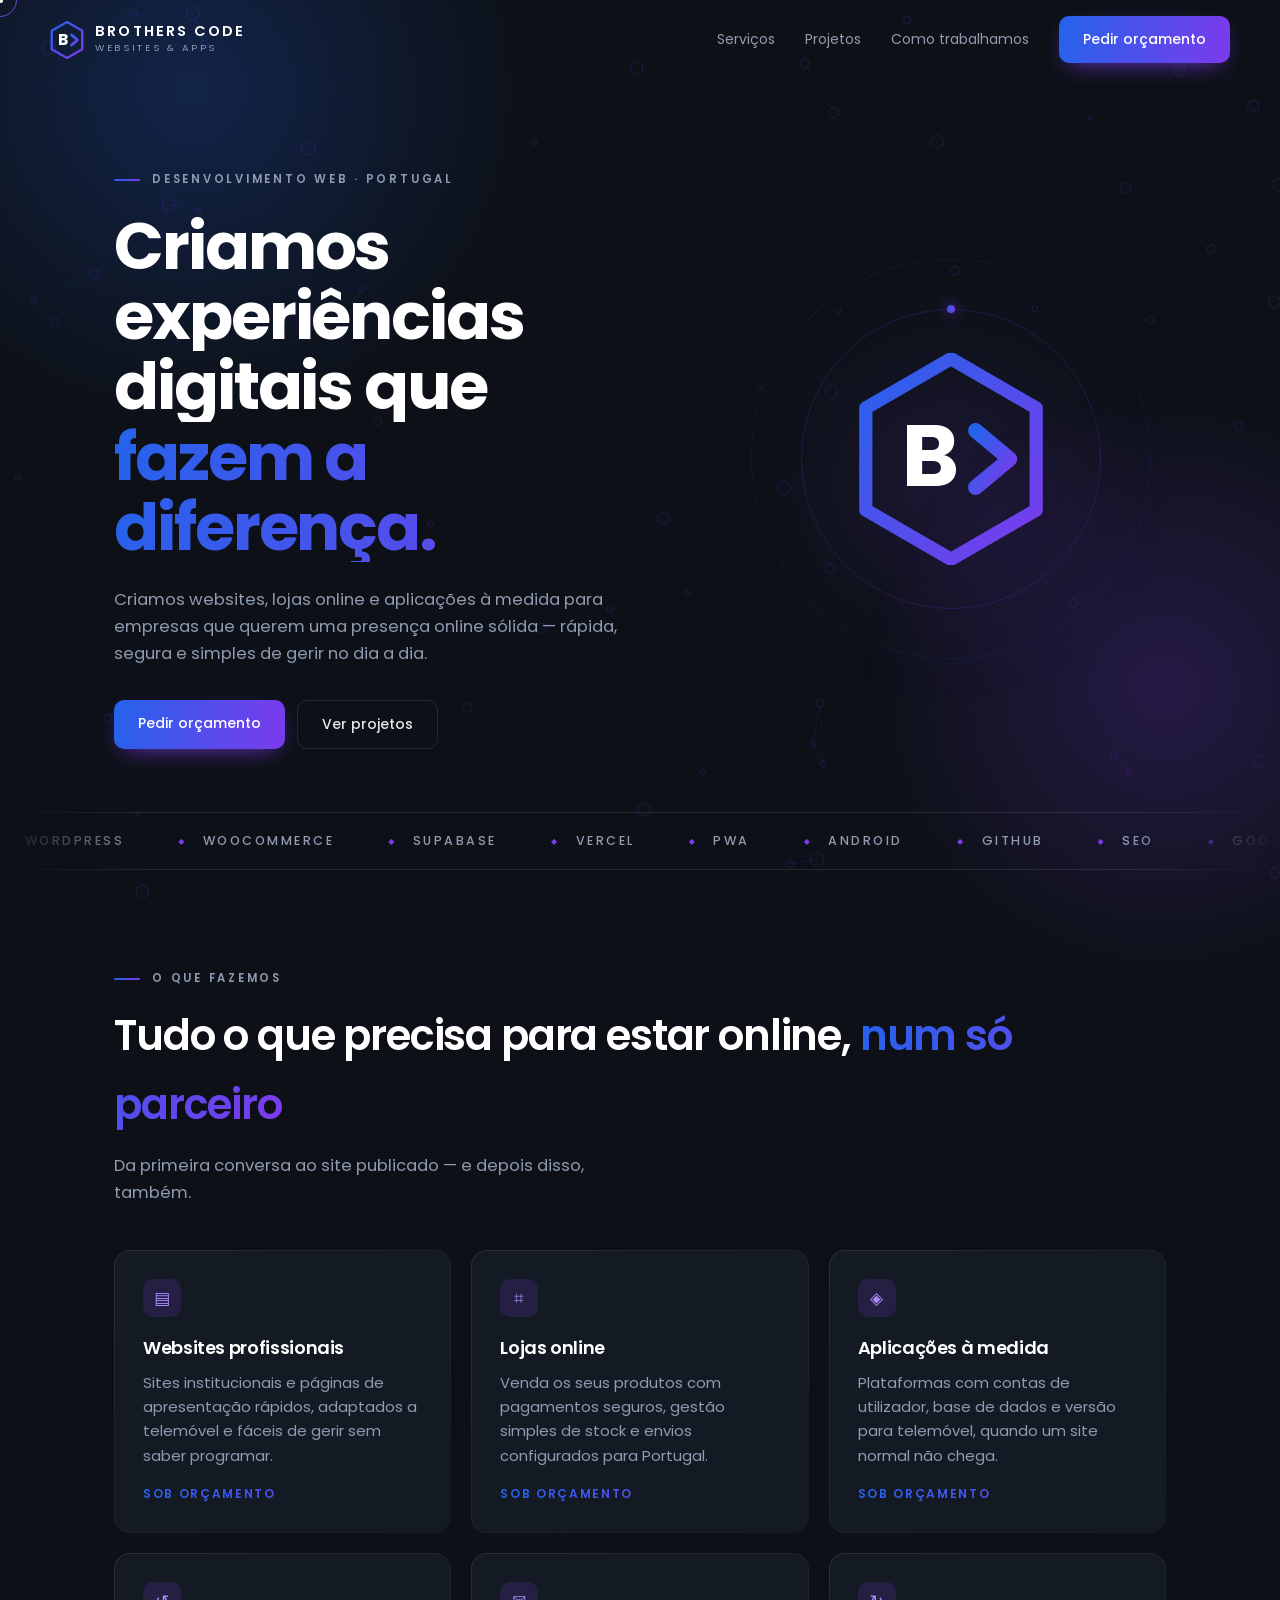
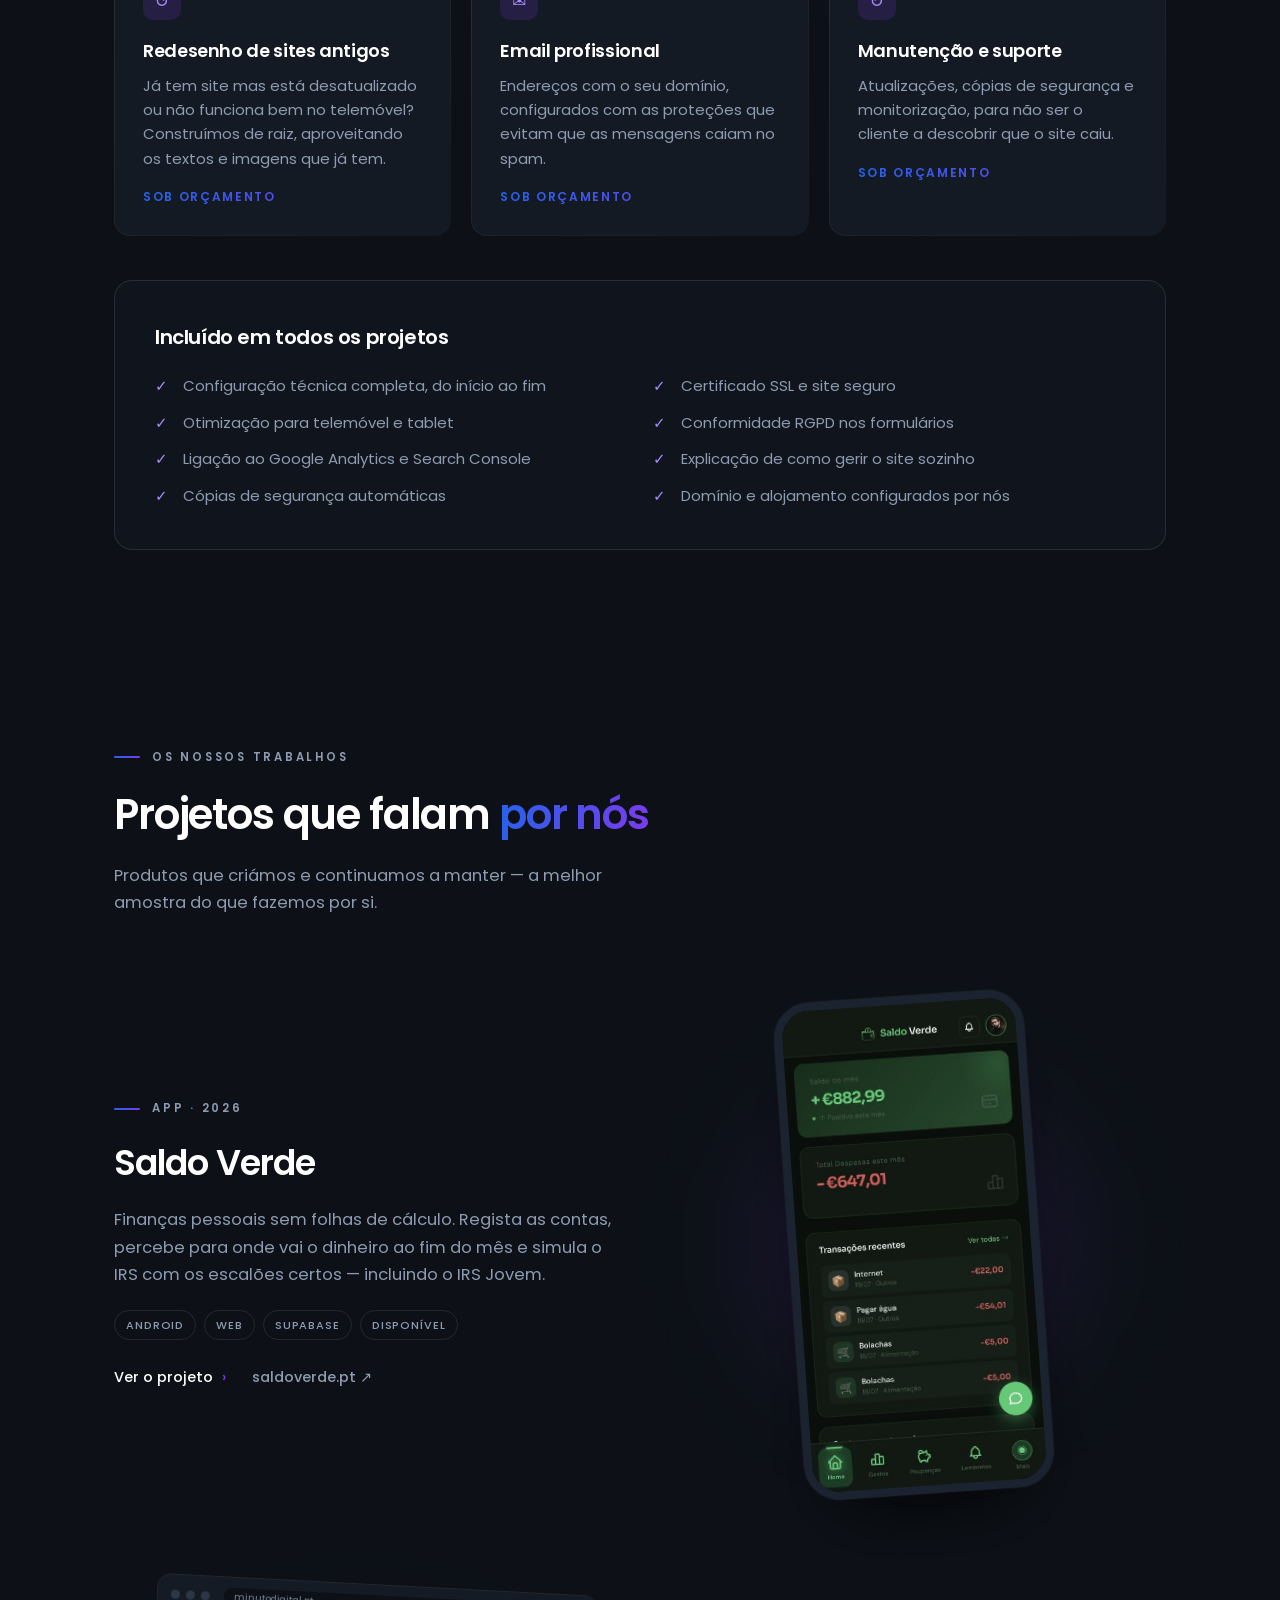
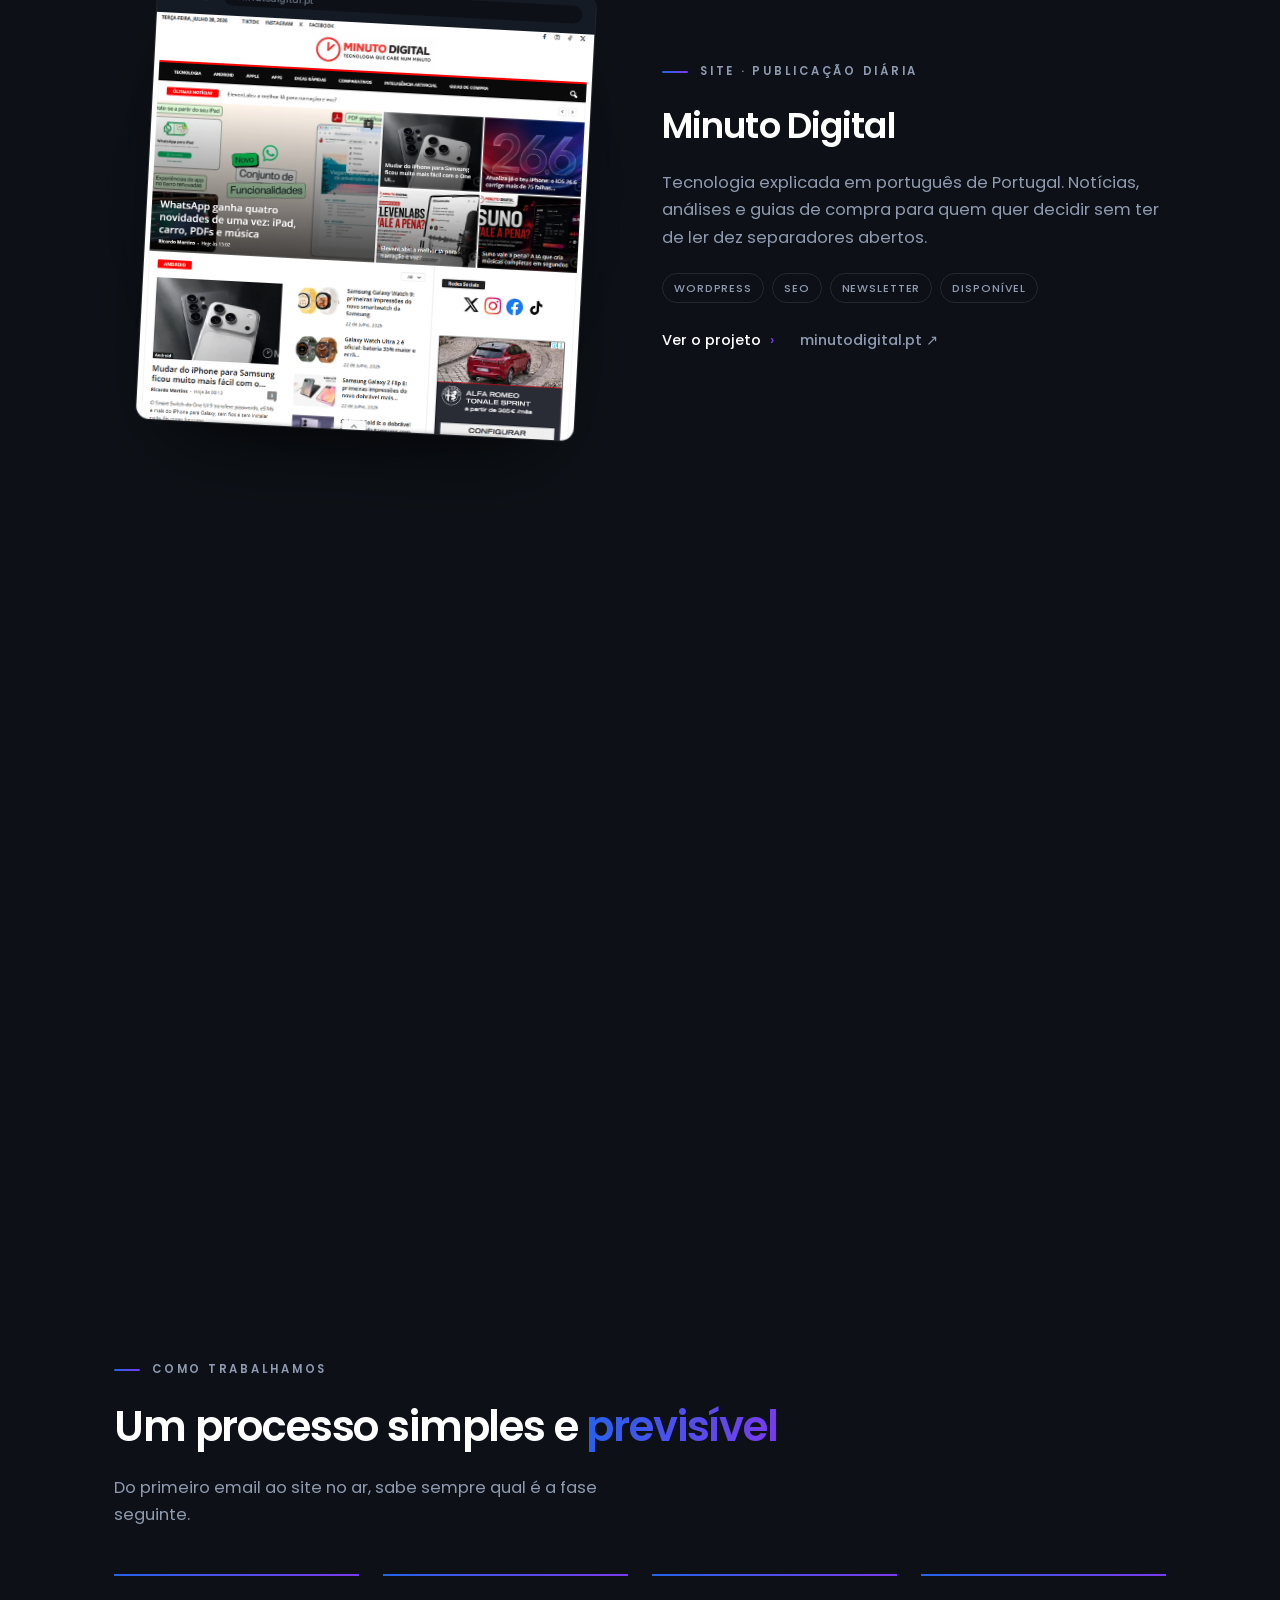
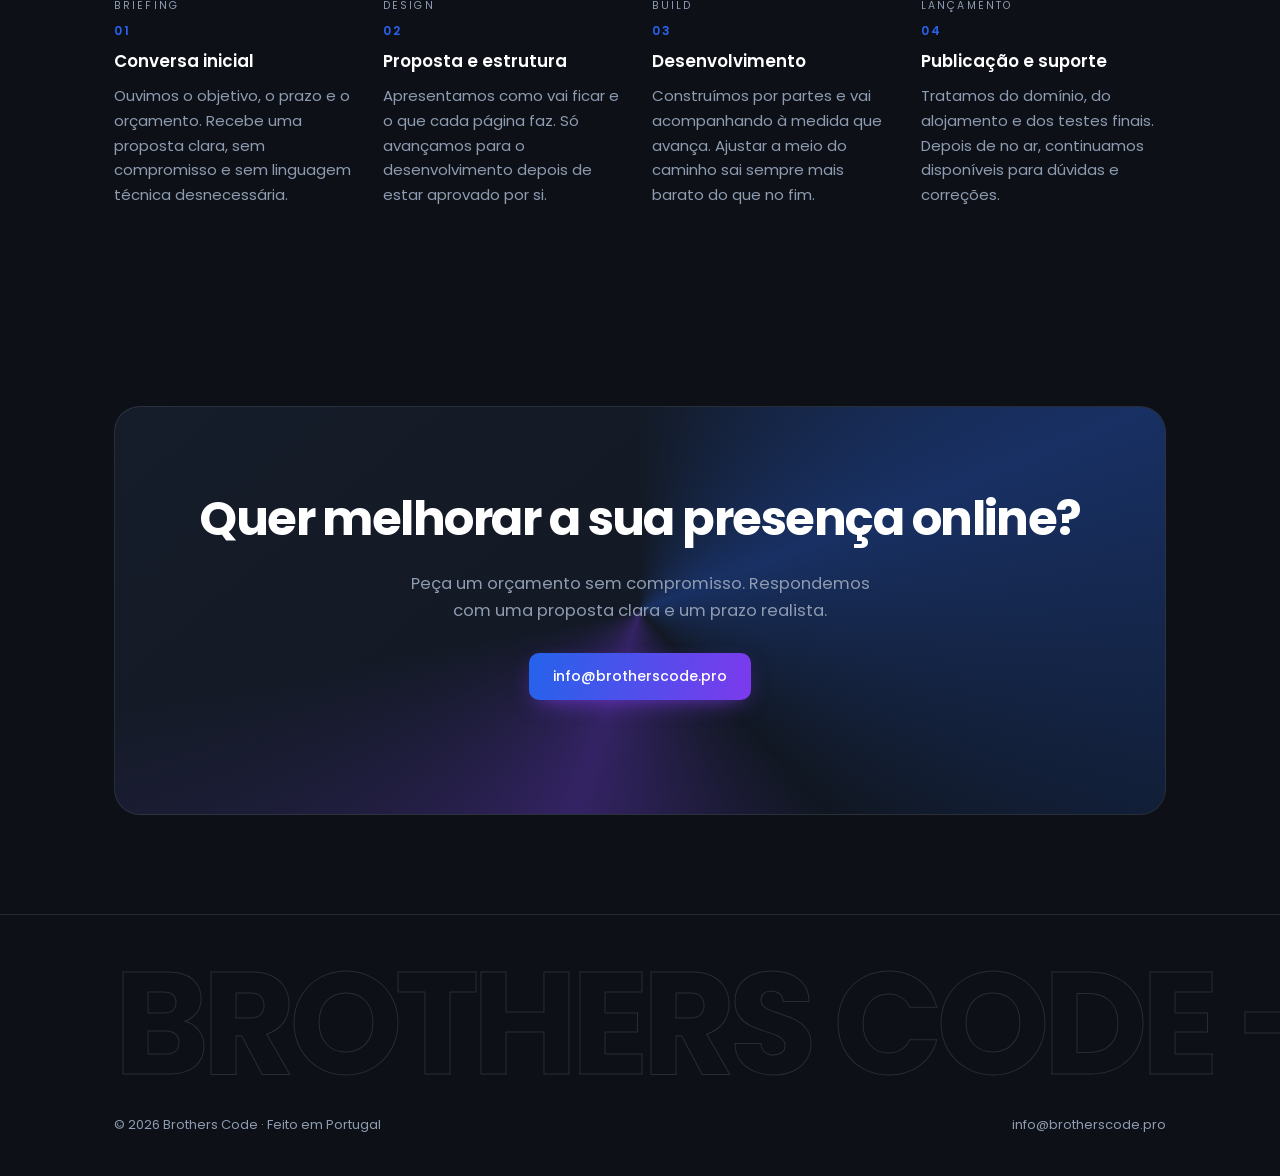
==== index.html @ f7a4a416 "Update index.html" ====
<!DOCTYPE html>
<html lang="pt-PT">
<head>
<meta charset="utf-8">
<meta name="viewport" content="width=device-width, initial-scale=1">
<title>Brothers Code — Websites &amp; Apps</title>
<meta name="description" content="Criamos websites, aplicações e lojas online em Portugal. Presença online rápida, segura e simples de gerir.">
<meta name="theme-color" content="#0D1117">
<meta property="og:title" content="Brothers Code — Websites &amp; Apps">
<meta property="og:description" content="Criamos experiências digitais que fazem a diferença.">
<meta property="og:type" content="website">
<meta property="og:url" content="https://brotherscode.pro">
<meta property="og:locale" content="pt_PT">
<meta property="og:site_name" content="Brothers Code">
<meta property="og:image" content="https://brotherscode.pro/brand/og-image.png">
<meta property="og:image:width" content="1200">
<meta property="og:image:height" content="630">
<meta property="og:image:alt" content="Brothers Code — Websites e Apps">
<meta name="twitter:card" content="summary_large_image">
<meta name="twitter:title" content="Brothers Code — Websites &amp; Apps">
<meta name="twitter:description" content="Criamos experiências digitais que fazem a diferença.">
<meta name="twitter:image" content="https://brotherscode.pro/brand/og-image.png">
<link rel="canonical" href="https://brotherscode.pro">
<link rel="icon" href="/brand/favicon.ico" sizes="any">
<link rel="icon" type="image/png" sizes="32x32" href="/brand/favicon-32.png">
<link rel="icon" type="image/png" sizes="16x16" href="/brand/favicon-16.png">
<link rel="apple-touch-icon" href="/brand/apple-touch-icon.png">
<link rel="manifest" href="/brand/site.webmanifest">
<link rel="preconnect" href="https://fonts.googleapis.com">
<link rel="preconnect" href="https://fonts.gstatic.com" crossorigin>
<link href="https://fonts.googleapis.com/css2?family=Poppins:wght@400;500;600;700&family=JetBrains+Mono:wght@400;500&display=swap" rel="stylesheet">
<style>
:root{
  --bg:#0D1117; --panel:#141A24; --panel-2:#1B2331;
  --line:rgba(229,231,235,.11);
  --text:#E5E7EB; --muted:#8E9BB0; --white:#fff;
  --blue:#2563EB; --violet:#7C3AED;
  --grad:linear-gradient(100deg,#2563EB,#7C3AED);
  --pad:clamp(20px,5vw,64px);
  --e:cubic-bezier(.16,.84,.28,1);
}
*{box-sizing:border-box;}
html{scroll-behavior:smooth;}
body{margin:0;background:var(--bg);color:var(--text);font-family:"Poppins",system-ui,sans-serif;
  font-size:16.5px;line-height:1.65;-webkit-font-smoothing:antialiased;overflow-x:hidden;}
body.loading{overflow:hidden;height:100vh;}
::selection{background:rgba(124,58,237,.4);color:#fff;}
.wrap{max-width:1180px;margin:0 auto;padding:0 var(--pad);position:relative;z-index:2;}

/* ============ ecrã de entrada ============ */
#boot{position:fixed;inset:0;z-index:200;background:var(--bg);
  display:flex;flex-direction:column;align-items:center;justify-content:center;gap:26px;
  transition:opacity .6s var(--e),visibility .6s;}
#boot.done{opacity:0;visibility:hidden;}
#boot svg{width:92px;height:104px;}
#boot .stroke{stroke-dasharray:320;stroke-dashoffset:320;animation:draw 1.15s var(--e) forwards;}
#boot .chev{stroke-dasharray:60;stroke-dashoffset:60;animation:draw .6s var(--e) .75s forwards;}
#boot .lt{opacity:0;animation:fadeIn .5s ease .55s forwards;}
@keyframes draw{to{stroke-dashoffset:0;}}
@keyframes fadeIn{to{opacity:1;}}
.boot-bar{width:170px;height:2px;background:rgba(229,231,235,.12);border-radius:2px;overflow:hidden;}
.boot-bar i{display:block;height:100%;width:0;background:var(--grad);transition:width .3s linear;}
.boot-tx{font-size:10.5px;letter-spacing:.32em;color:var(--muted);text-transform:uppercase;}

/* ============ fundo ============ */
#net{position:fixed;inset:0;z-index:0;pointer-events:none;}
.orb{position:fixed;border-radius:50%;z-index:0;pointer-events:none;}
.orb.a{width:62vw;height:62vw;max-width:820px;max-height:820px;left:-16vw;top:-24vw;
  background:radial-gradient(circle,rgba(37,99,235,.24),transparent 62%);animation:f1 22s ease-in-out infinite;}
.orb.b{width:54vw;height:54vw;max-width:700px;max-height:700px;right:-18vw;top:38vh;
  background:radial-gradient(circle,rgba(124,58,237,.22),transparent 62%);animation:f2 28s ease-in-out infinite;}
@keyframes f1{50%{transform:translate3d(60px,60px,0) scale(1.08);}}
@keyframes f2{50%{transform:translate3d(-70px,-50px,0) scale(1.1);}}

/* ============ cursor ============ */
#cur,#curDot{position:fixed;top:0;left:0;z-index:150;pointer-events:none;border-radius:50%;
  mix-blend-mode:screen;opacity:0;transition:opacity .3s;}
#cur{width:34px;height:34px;border:1px solid rgba(124,58,237,.85);margin:-17px 0 0 -17px;
  transition:width .3s var(--e),height .3s var(--e),margin .3s var(--e),background .3s,opacity .3s;}
#curDot{width:5px;height:5px;background:var(--white);margin:-2.5px 0 0 -2.5px;}
body.cursor-on #cur,body.cursor-on #curDot{opacity:1;}
body.cursor-on.hot #cur{width:64px;height:64px;margin:-32px 0 0 -32px;background:rgba(124,58,237,.16);}

/* ============ utilitários ============ */
.eyebrow{font-size:11.5px;font-weight:600;letter-spacing:.24em;text-transform:uppercase;
  color:var(--muted);display:flex;align-items:center;gap:12px;}
.eyebrow::before{content:"";width:26px;height:2px;background:var(--grad);border-radius:2px;}
.grad-text{background:var(--grad);-webkit-background-clip:text;background-clip:text;color:transparent;}
.rv{opacity:0;transform:translateY(28px);transition:opacity .85s var(--e),transform .85s var(--e);}
.rv.in{opacity:1;transform:none;}

/* ============ marca / header ============ */
.mark{display:flex;align-items:center;gap:11px;text-decoration:none;color:var(--white);}
.mark svg{width:34px;height:38px;}
.mark-txt b{display:block;font-weight:600;font-size:14.5px;letter-spacing:.15em;line-height:1.15;}
.mark-txt span{display:block;font-size:9.5px;letter-spacing:.28em;color:var(--muted);}
header{position:sticky;top:0;z-index:40;border-bottom:1px solid transparent;transition:background .35s,border-color .35s;}
header.stuck{background:rgba(13,17,23,.8);backdrop-filter:blur(16px);border-bottom-color:var(--line);}
.bar{display:flex;align-items:center;justify-content:space-between;gap:20px;padding:16px 0;}
.nav{display:flex;align-items:center;gap:30px;}
.nav a.lnk{font-size:14px;text-decoration:none;color:var(--muted);position:relative;}
.nav a.lnk::after{content:"";position:absolute;left:0;bottom:-4px;height:1.5px;width:0;background:var(--grad);transition:width .3s var(--e);}
.nav a.lnk:hover{color:var(--white);}
.nav a.lnk:hover::after{width:100%;}
@media(max-width:820px){.nav a.lnk{display:none;}}
/* cabecalho: a marca cede espaco, o botao nunca encolhe */
.bar{min-width:0;}
.mark{min-width:0;flex:0 1 auto;}
.mark svg{flex:none;}
.mark-txt{min-width:0;}
.nav{flex:none;}
.btn-short{display:none;}
@media(max-width:620px){
  .bar{gap:10px;padding:13px 0;}
  .mark{gap:9px;}
  .mark svg{width:29px;height:33px;}
  .mark-txt b{font-size:12px;letter-spacing:.07em;}
  .mark-txt span{font-size:8px;letter-spacing:.13em;}
  .btn-full{display:none;}
  .btn-short{display:inline;}
  .btn{padding:11px 17px;font-size:13.5px;}
}
@media(max-width:360px){
  .mark-txt b{font-size:11px;letter-spacing:.03em;}
  .mark-txt span{font-size:7.5px;letter-spacing:.1em;}
}
.btn{position:relative;display:inline-block;flex:none;white-space:nowrap;font-size:14px;font-weight:500;text-decoration:none;
  padding:12px 24px;border-radius:10px;color:var(--white);background:var(--grad);overflow:hidden;
  box-shadow:0 8px 24px -10px rgba(124,58,237,.95);
  transition:transform .25s var(--e),box-shadow .3s var(--e);will-change:transform;}
.btn::after{content:"";position:absolute;inset:0;transform:translateX(-110%);
  background:linear-gradient(100deg,transparent 20%,rgba(255,255,255,.34),transparent 80%);}
.btn:hover{box-shadow:0 16px 32px -12px rgba(124,58,237,1);}
.btn:hover::after{animation:sheen .75s var(--e) forwards;}
@keyframes sheen{to{transform:translateX(110%);}}
.btn.ghost{background:transparent;border:1px solid var(--line);box-shadow:none;color:var(--text);}
.btn.ghost:hover{border-color:rgba(124,58,237,.75);color:var(--white);}
.progress{position:fixed;top:0;left:0;height:3px;width:100%;z-index:60;background:var(--grad);transform:scaleX(0);transform-origin:left;}

/* ============ herói ============ */
.hero{padding:clamp(50px,10vh,110px) 0 clamp(40px,7vh,80px);}
.hero-in{display:grid;grid-template-columns:1.15fr .85fr;gap:40px;align-items:center;}
.hero h1{font-weight:700;font-size:clamp(2.2rem,5.6vw,4.1rem);line-height:1.07;letter-spacing:-.032em;
  color:var(--white);margin:22px 0 0;}
.hero h1 .ln{display:block;overflow:hidden;}
.hero h1 .ln i{display:block;font-style:normal;transform:translateY(105%);animation:rise 1s var(--e) forwards;}
.hero h1 .ln:nth-child(2) i{animation-delay:.09s;}
.hero h1 .ln:nth-child(3) i{animation-delay:.18s;}
@keyframes rise{to{transform:translateY(0);}}
.hero p{max-width:48ch;margin:24px 0 0;color:var(--muted);}
.hero-cta{display:flex;gap:12px;flex-wrap:wrap;margin-top:32px;}
.hero .eyebrow,.hero p,.hero-cta{opacity:0;animation:fadeUp .9s var(--e) forwards;}
.hero .eyebrow{animation-delay:.05s;} .hero p{animation-delay:.45s;} .hero-cta{animation-delay:.58s;}
@keyframes fadeUp{from{opacity:0;transform:translateY(20px);}to{opacity:1;transform:none;}}

.emblem{position:relative;display:grid;place-items:center;min-height:340px;}
.emblem .ring{position:absolute;border-radius:50%;border:1px solid rgba(124,58,237,.22);}
.emblem .r1{width:300px;height:300px;animation:spin 26s linear infinite;}
.emblem .r2{width:400px;height:400px;border-style:dashed;border-color:rgba(37,99,235,.18);animation:spin 40s linear reverse infinite;}
.emblem .sat{position:absolute;width:8px;height:8px;border-radius:50%;background:var(--grad);
  box-shadow:0 0 14px rgba(124,58,237,.9);top:calc(50% - 154px);left:calc(50% - 4px);
  transform-origin:4px 154px;animation:spin 26s linear infinite;}
@keyframes spin{to{transform:rotate(360deg);}}
.emblem svg.big{width:190px;height:212px;filter:drop-shadow(0 24px 60px rgba(124,58,237,.45));animation:hover 6s ease-in-out infinite;}
@keyframes hover{50%{transform:translateY(-16px);}}
@media(max-width:900px){.hero-in{grid-template-columns:1fr;} .emblem{min-height:250px;order:-1;} .emblem svg.big{width:140px;height:158px;} .emblem .r2,.emblem .sat{display:none;}}

/* ============ faixa de ferramentas ============ */
.strip{border-block:1px solid var(--line);padding:18px 0;overflow:hidden;
  -webkit-mask-image:linear-gradient(90deg,transparent,#000 12%,#000 88%,transparent);
  mask-image:linear-gradient(90deg,transparent,#000 12%,#000 88%,transparent);}
.track{display:flex;gap:54px;width:max-content;animation:slide 34s linear infinite;}
.track span{font-size:12.5px;font-weight:500;letter-spacing:.2em;text-transform:uppercase;
  color:var(--muted);white-space:nowrap;}
.track span::before{content:"◆";margin-right:16px;color:var(--violet);font-size:8px;vertical-align:middle;}
@keyframes slide{to{transform:translateX(-50%);}}
.strip:hover .track{animation-play-state:paused;}

/* ============ projetos ============ */
section.block{padding:clamp(64px,11vh,120px) 0;}
.head h2{font-weight:600;font-size:clamp(1.8rem,4vw,2.6rem);letter-spacing:-.028em;color:var(--white);margin:14px 0 0;}
.head p{color:var(--muted);margin:12px 0 0;max-width:48ch;}
.proj{display:grid;grid-template-columns:1fr 1fr;gap:44px;align-items:center;margin-top:70px;}
.proj:nth-of-type(even) .shot{order:2;}
.proj h3{font-weight:600;font-size:clamp(1.6rem,3.4vw,2.2rem);color:var(--white);margin:16px 0 0;letter-spacing:-.025em;}
.proj p{color:var(--muted);margin:14px 0 0;max-width:46ch;}
.tags{display:flex;gap:8px;flex-wrap:wrap;margin:22px 0 0;}
.tags span{font-size:11px;font-weight:500;letter-spacing:.08em;text-transform:uppercase;color:var(--muted);
  border:1px solid var(--line);padding:5px 11px;border-radius:99px;transition:border-color .3s,color .3s;}
.tags span:hover{border-color:rgba(124,58,237,.7);color:var(--white);}
.golink{display:inline-flex;align-items:center;gap:9px;margin-top:26px;text-decoration:none;
  font-weight:500;font-size:14.5px;color:var(--white);}
.golink i{font-style:normal;color:var(--violet);transition:transform .3s var(--e);}
.golink:hover i{transform:translateX(6px);}
.shot{position:relative;display:grid;place-items:center;padding:10px;perspective:1100px;}
.shot::before{content:"";position:absolute;width:76%;height:70%;border-radius:50%;filter:blur(60px);
  background:radial-gradient(circle,rgba(124,58,237,.34),transparent 68%);}
@media(max-width:900px){.proj{grid-template-columns:1fr;gap:34px;} .proj:nth-of-type(even) .shot{order:0;}}

/* --- mockup telemóvel --- */
.phone{position:relative;width:250px;height:498px;border-radius:36px;background:#000;
  border:8px solid #1B2331;box-shadow:0 40px 80px -30px rgba(0,0,0,.9),0 0 0 1px rgba(229,231,235,.06);
  overflow:hidden;transform:rotate(-4deg);transition:transform .6s var(--e);will-change:transform;}
.proj:hover .phone{transform:rotate(0) translateY(-8px);}
.phone img{display:block;width:100%;height:auto;}

/* --- mockup browser --- */
.browser{width:min(100%,440px);border-radius:14px;overflow:hidden;background:#0B0E13;
  border:1px solid rgba(229,231,235,.10);box-shadow:0 40px 80px -34px rgba(0,0,0,.9);
  transform:rotate(3deg);transition:transform .6s var(--e);will-change:transform;}
.proj:hover .browser{transform:rotate(0) translateY(-8px);}
.browser .top{display:flex;align-items:center;gap:6px;padding:10px 13px;background:#151B25;}
.browser .top i{width:9px;height:9px;border-radius:50%;background:#2C3746;}
.browser .url{flex:1;margin-left:8px;height:18px;border-radius:99px;background:#0D1117;
  font-size:9.5px;color:#7A8698;display:flex;align-items:center;padding:0 10px;}
.browser img{display:block;width:100%;height:auto;}

/* ============ servicos ============ */
.svcs{display:grid;grid-template-columns:repeat(3,1fr);gap:20px;margin-top:44px;}
.svc{position:relative;border-radius:16px;padding:28px;isolation:isolate;
  background:linear-gradient(var(--panel),var(--panel)) padding-box,
             linear-gradient(140deg,rgba(229,231,235,.14),rgba(229,231,235,.04)) border-box;
  border:1px solid transparent;transition:transform .35s var(--e);}
.svc::after{content:"";position:absolute;inset:0;z-index:-1;border-radius:16px;
  background:radial-gradient(300px circle at var(--mx,50%) var(--my,0%),rgba(124,58,237,.18),transparent 62%);
  opacity:0;transition:opacity .35s;}
.svc:hover{transform:translateY(-6px);}
.svc:hover::after{opacity:1;}
.svc .ic{width:38px;height:38px;border-radius:10px;display:grid;place-items:center;font-size:17px;
  background:rgba(124,58,237,.16);color:#A78BFA;margin-bottom:16px;}
.svc h4{font-weight:600;font-size:1.12rem;color:var(--white);margin:0 0 8px;letter-spacing:-.02em;}
.svc p{margin:0;color:var(--muted);font-size:14.8px;}
.svc .from{display:block;margin-top:16px;font-size:12px;letter-spacing:.14em;text-transform:uppercase;
  background:var(--grad);-webkit-background-clip:text;background-clip:text;color:transparent;font-weight:600;}
@media(max-width:940px){.svcs{grid-template-columns:1fr 1fr;}}
@media(max-width:640px){.svcs{grid-template-columns:1fr;}}

/* ============ incluido ============ */
.incl{margin-top:44px;border:1px solid var(--line);border-radius:18px;padding:clamp(26px,4vw,40px);
  background:rgba(20,26,36,.55);}
.incl h3{font-weight:600;font-size:1.25rem;color:var(--white);margin:0 0 20px;letter-spacing:-.02em;}
.incl ul{list-style:none;margin:0;padding:0;display:grid;grid-template-columns:repeat(2,1fr);gap:12px 26px;}
.incl li{position:relative;padding-left:28px;font-size:15px;color:var(--muted);}
.incl li::before{content:"✓";position:absolute;left:0;top:0;color:#A78BFA;font-weight:700;}
@media(max-width:720px){.incl ul{grid-template-columns:1fr;}}

/* ============ processo ============ */
.steps{display:grid;grid-template-columns:repeat(4,1fr);gap:24px;margin-top:46px;}
.step{border-top:1px solid var(--line);padding-top:22px;position:relative;}
.step::before{content:"";position:absolute;top:-1px;left:0;height:2px;width:0;background:var(--grad);transition:width 1s var(--e);}
.step.in::before{width:100%;}
.step:nth-child(2)::before{transition-delay:.15s;}
.step:nth-child(3)::before{transition-delay:.3s;}
.step:nth-child(4)::before{transition-delay:.45s;}
.step .tagline{font-size:10.5px;letter-spacing:.2em;text-transform:uppercase;color:var(--muted);margin-bottom:6px;}
.num{font-size:12px;font-weight:600;letter-spacing:.2em;background:var(--grad);
  -webkit-background-clip:text;background-clip:text;color:transparent;}
.step h4{font-weight:600;font-size:1.05rem;color:var(--white);margin:8px 0;}
.step p{margin:0;color:var(--muted);font-size:15px;}
@media(max-width:980px){.steps{grid-template-columns:1fr 1fr;}}
@media(max-width:600px){.steps{grid-template-columns:1fr;}}

/* ============ contacto ============ */
.cta-band{position:relative;border-radius:26px;padding:clamp(36px,6vw,72px);text-align:center;overflow:hidden;
  background:linear-gradient(140deg,#161D2A,#0F151F);border:1px solid var(--line);}
.cta-band::before{content:"";position:absolute;inset:-60% -20%;
  background:conic-gradient(from 0deg,transparent,rgba(37,99,235,.32),transparent 38%,rgba(124,58,237,.32),transparent 72%);
  animation:spin 18s linear infinite;}
.cta-band>*{position:relative;z-index:1;}
.cta-band h2{font-weight:700;font-size:clamp(1.9rem,5vw,3rem);letter-spacing:-.032em;color:var(--white);margin:0 0 12px;}
.cta-band p{color:var(--muted);margin:0 auto;max-width:44ch;}
.cta-band .btn{margin-top:28px;}
.copy-hint{display:block;margin-top:14px;font-size:12px;color:var(--muted);opacity:0;transition:opacity .3s;}
.copy-hint.show{opacity:1;}

footer{border-top:1px solid var(--line);padding:44px 0 40px;overflow:hidden;}
.wordmark{font-weight:700;font-size:clamp(2.6rem,13vw,9rem);letter-spacing:-.05em;line-height:.9;
  color:transparent;-webkit-text-stroke:1px rgba(229,231,235,.13);white-space:nowrap;will-change:transform;}
.foot{display:flex;justify-content:space-between;align-items:center;gap:18px;flex-wrap:wrap;
  font-size:13px;color:var(--muted);margin-top:26px;}
.foot a{text-decoration:none;color:var(--muted);}
.foot a:hover{color:var(--white);}

@media (prefers-reduced-motion:reduce){
  *,*::before,*::after{animation:none !important;transition:none !important;}
  html{scroll-behavior:auto;}
  .rv{opacity:1;transform:none;}
  .hero h1 .ln i{transform:none;}
  .hero .eyebrow,.hero p,.hero-cta{opacity:1;}
  .step::before{width:100%;}
  .sv .bars i{transform:scaleY(1);}
}
</style>
</head>
<body class="loading">

<div id="boot">
  <svg viewBox="0 0 100 112" aria-hidden="true">
    <path class="stroke" d="M50 3 95 29v54L50 109 5 83V29z" fill="none" stroke="url(#g1)" stroke-width="6" stroke-linejoin="round"/>
    <text class="lt" x="24" y="70" font-family="Poppins,sans-serif" font-weight="700" font-size="44" fill="#fff">B</text>
    <path class="chev" d="M63 41l18 15-18 15" fill="none" stroke="url(#g1)" stroke-width="8" stroke-linecap="round" stroke-linejoin="round"/>
  </svg>
  <div class="boot-bar"><i id="bootFill"></i></div>
  <div class="boot-tx">Brothers Code</div>
</div>

<svg width="0" height="0" style="position:absolute" aria-hidden="true"><defs>
  <linearGradient id="g1" x1="0" y1="0" x2="1" y2="1">
    <stop offset="0%" stop-color="#2563EB"/><stop offset="100%" stop-color="#7C3AED"/>
  </linearGradient>
  <symbol id="hexlogo" viewBox="0 0 100 112">
    <path d="M50 3 95 29v54L50 109 5 83V29z" fill="none" stroke="url(#g1)" stroke-width="7" stroke-linejoin="round"/>
    <text x="24" y="70" font-family="Poppins,sans-serif" font-weight="700" font-size="46" fill="#FFFFFF">B</text>
    <path d="M63 41l18 15-18 15" fill="none" stroke="url(#g1)" stroke-width="8" stroke-linecap="round" stroke-linejoin="round"/>
  </symbol>
</defs></svg>

<div class="progress" id="progress" aria-hidden="true"></div>
<canvas id="net" aria-hidden="true"></canvas>
<div class="orb a" aria-hidden="true"></div>
<div class="orb b" aria-hidden="true"></div>
<div id="cur" aria-hidden="true"></div><div id="curDot" aria-hidden="true"></div>

<header id="top">
  <div class="wrap bar">
    <a class="mark" href="#top" aria-label="Brothers Code, início">
      <svg viewBox="0 0 100 112" aria-hidden="true"><use href="#hexlogo"/></svg>
      <span class="mark-txt"><b>BROTHERS CODE</b><span>WEBSITES &amp; APPS</span></span>
    </a>
    <nav class="nav">
      <a class="lnk" href="#servicos">Serviços</a>
      <a class="lnk" href="#projetos">Projetos</a>
      <a class="lnk" href="#processo">Como trabalhamos</a>
      <a class="btn mag" href="#contacto"><span class="btn-full">Pedir orçamento</span><span class="btn-short">Orçamento</span></a>
    </nav>
  </div>
</header>

<main>
  <section class="hero">
    <div class="wrap hero-in">
      <div>
        <div class="eyebrow">Desenvolvimento web · Portugal</div>
        <h1>
          <span class="ln"><i>Criamos experiências</i></span>
          <span class="ln"><i>digitais que</i></span>
          <span class="ln"><i class="grad-text">fazem a diferença.</i></span>
        </h1>
        <p>Criamos websites, lojas online e aplicações à medida para empresas que querem uma presença online sólida — rápida, segura e simples de gerir no dia a dia.</p>
        <div class="hero-cta">
          <a class="btn mag" href="#contacto"><span class="btn-full">Pedir orçamento</span><span class="btn-short">Orçamento</span></a>
          <a class="btn ghost mag" href="#projetos">Ver projetos</a>
        </div>
      </div>
      <div class="emblem" aria-hidden="true">
        <div class="ring r1"></div><div class="ring r2"></div><div class="sat"></div>
        <svg class="big" id="bigHex" viewBox="0 0 100 112"><use href="#hexlogo"/></svg>
      </div>
    </div>
  </section>

  <div class="strip">
    <div class="track" id="track" aria-hidden="true">
      <span>WordPress</span><span>WooCommerce</span><span>Supabase</span><span>Vercel</span>
      <span>PWA</span><span>Android</span><span>GitHub</span><span>SEO</span><span>Google Analytics</span>
    </div>
  </div>

  <section class="block" id="servicos">
    <div class="wrap">
      <div class="head rv">
        <div class="eyebrow">O que fazemos</div>
        <h2>Tudo o que precisa para estar online, <span class="grad-text">num só parceiro</span></h2>
        <p>Da primeira conversa ao site publicado — e depois disso, também.</p>
      </div>

      <div class="svcs">
        <div class="svc rv glow"><div class="ic">▤</div>
          <h4>Websites profissionais</h4>
          <p>Sites institucionais e páginas de apresentação rápidos, adaptados a telemóvel e fáceis de gerir sem saber programar.</p>
          <span class="from">Sob orçamento</span></div>

        <div class="svc rv glow"><div class="ic">⌗</div>
          <h4>Lojas online</h4>
          <p>Venda os seus produtos com pagamentos seguros, gestão simples de stock e envios configurados para Portugal.</p>
          <span class="from">Sob orçamento</span></div>

        <div class="svc rv glow"><div class="ic">◈</div>
          <h4>Aplicações à medida</h4>
          <p>Plataformas com contas de utilizador, base de dados e versão para telemóvel, quando um site normal não chega.</p>
          <span class="from">Sob orçamento</span></div>

        <div class="svc rv glow"><div class="ic">↺</div>
          <h4>Redesenho de sites antigos</h4>
          <p>Já tem site mas está desatualizado ou não funciona bem no telemóvel? Construímos de raiz, aproveitando os textos e imagens que já tem.</p>
          <span class="from">Sob orçamento</span></div>

        <div class="svc rv glow"><div class="ic">✉</div>
          <h4>Email profissional</h4>
          <p>Endereços com o seu domínio, configurados com as proteções que evitam que as mensagens caiam no spam.</p>
          <span class="from">Sob orçamento</span></div>

        <div class="svc rv glow"><div class="ic">↻</div>
          <h4>Manutenção e suporte</h4>
          <p>Atualizações, cópias de segurança e monitorização, para não ser o cliente a descobrir que o site caiu.</p>
          <span class="from">Sob orçamento</span></div>
      </div>

      <div class="incl rv">
        <h3>Incluído em todos os projetos</h3>
        <ul>
          <li>Configuração técnica completa, do início ao fim</li>
          <li>Certificado SSL e site seguro</li>
          <li>Otimização para telemóvel e tablet</li>
          <li>Conformidade RGPD nos formulários</li>
          <li>Ligação ao Google Analytics e Search Console</li>
          <li>Explicação de como gerir o site sozinho</li>
          <li>Cópias de segurança automáticas</li>
          <li>Domínio e alojamento configurados por nós</li>
        </ul>
      </div>
    </div>
  </section>

  <section class="block" id="projetos">
    <div class="wrap">
      <div class="head rv">
        <div class="eyebrow">Os nossos trabalhos</div>
        <h2>Projetos que falam <span class="grad-text">por nós</span></h2>
        <p>Produtos que criámos e continuamos a manter — a melhor amostra do que fazemos por si.</p>
      </div>

      <div class="proj rv">
        <div class="shot">
          <div class="phone tilt3d">
            <img src="/assets/saldo-verde.jpg" alt="Ecrã principal do Saldo Verde" width="400" height="824" loading="lazy">
          </div>
        </div>
        <div>
          <div class="eyebrow">App · 2026</div>
          <h3>Saldo Verde</h3>
          <p>Finanças pessoais sem folhas de cálculo. Regista as contas, percebe para onde vai o dinheiro ao fim do mês e simula o IRS com os escalões certos — incluindo o IRS Jovem.</p>
          <div class="tags"><span>Android</span><span>Web</span><span>Supabase</span><span>Disponível</span></div>
          <a class="golink" href="/projetos/saldo-verde.html">Ver o projeto <i>&#8250;</i></a>
          <a class="golink" style="margin-left:22px;color:var(--muted)" href="https://saldoverde.pt" target="_blank" rel="noopener">saldoverde.pt ↗</a>
        </div>
      </div>

      <div class="proj rv">
        <div class="shot">
          <div class="browser tilt3d">
            <div class="top"><i></i><i></i><i></i><div class="url">minutodigital.pt</div></div>
            <img src="/assets/minuto-digital.png" alt="Página inicial do Minuto Digital" width="800" height="744" loading="lazy">
          </div>
        </div>
        <div>
          <div class="eyebrow">Site · Publicação diária</div>
          <h3>Minuto Digital</h3>
          <p>Tecnologia explicada em português de Portugal. Notícias, análises e guias de compra para quem quer decidir sem ter de ler dez separadores abertos.</p>
          <div class="tags"><span>WordPress</span><span>SEO</span><span>Newsletter</span><span>Disponível</span></div>
          <a class="golink" href="/projetos/minuto-digital.html">Ver o projeto <i>&#8250;</i></a>
          <a class="golink" style="margin-left:22px;color:var(--muted)" href="https://minutodigital.pt" target="_blank" rel="noopener">minutodigital.pt ↗</a>
        </div>
      </div>

    </div>
  </section>

  <section class="block" id="porque">
    <div class="wrap">
      <div class="head rv">
        <div class="eyebrow">Porquê nós</div>
        <h2>Um parceiro <span class="grad-text">direto e de confiança</span></h2>
        <p>Acompanhamos cada projeto do início ao fim, com contacto direto e sem intermediários. O resultado é um trabalho transparente, no prazo combinado.</p>
      </div>
      <div class="duo">
        <div class="bro rv glow">
          <div class="role">Orçamentos</div>
          <h4>Valores definidos à partida</h4>
          <p>Cada proposta indica o valor e o prazo antes do início do trabalho. Sem custos adicionais fora do que for acordado.</p>

        </div>
        <div class="bro rv glow">
          <div class="role">Tecnologia</div>
          <h4>Soluções que perduram</h4>
          <p>Utilizamos tecnologias estáveis e amplamente adotadas, para garantir um site rápido, seguro e fácil de manter a longo prazo.</p>

        </div>
      </div>

      <div class="term rv">
        <div class="top"><i></i><i></i><i></i><span>brotherscode.pro — manifesto.js</span></div>
        <pre id="termCode" aria-label="Manifesto em código"></pre>
      </div>
    </div>
  </section>

  <section class="block" id="processo">
    <div class="wrap">
      <div class="head rv">
        <div class="eyebrow">Como trabalhamos</div>
        <h2>Um processo simples e <span class="grad-text">previsível</span></h2>
        <p>Do primeiro email ao site no ar, sabe sempre qual é a fase seguinte.</p>
      </div>
      <div class="steps">
        <div class="step rv"><div class="tagline">Briefing</div><div class="num">01</div><h4>Conversa inicial</h4>
          <p>Ouvimos o objetivo, o prazo e o orçamento. Recebe uma proposta clara, sem compromisso e sem linguagem técnica desnecessária.</p></div>
        <div class="step rv"><div class="tagline">Design</div><div class="num">02</div><h4>Proposta e estrutura</h4>
          <p>Apresentamos como vai ficar e o que cada página faz. Só avançamos para o desenvolvimento depois de estar aprovado por si.</p></div>
        <div class="step rv"><div class="tagline">Build</div><div class="num">03</div><h4>Desenvolvimento</h4>
          <p>Construímos por partes e vai acompanhando à medida que avança. Ajustar a meio do caminho sai sempre mais barato do que no fim.</p></div>
        <div class="step rv"><div class="tagline">Lançamento</div><div class="num">04</div><h4>Publicação e suporte</h4>
          <p>Tratamos do domínio, do alojamento e dos testes finais. Depois de no ar, continuamos disponíveis para dúvidas e correções.</p></div>
      </div>
    </div>
  </section>

  <section class="block" id="contacto">
    <div class="wrap">
      <div class="cta-band rv">
        <h2>Quer melhorar a sua presença online?</h2>
        <p>Peça um orçamento sem compromisso. Respondemos com uma proposta clara e um prazo realista.</p>
        <a class="btn mag" href="mailto:info@brotherscode.pro" id="mailBtn">info@brotherscode.pro</a>
        <span class="copy-hint" id="copyHint">Endereço copiado ✓</span>
      </div>
    </div>
  </section>
</main>

<footer>
  <div class="wrap">
    <div class="wordmark" id="wordmark">BROTHERS CODE — BROTHERS CODE</div>
    <div class="foot">
      <div>© 2026 Brothers Code · Feito em Portugal</div>
      <div><a href="mailto:info@brotherscode.pro">info@brotherscode.pro</a></div>
    </div>
  </div>
</footer>

<script>
(function(){
  var reduce = matchMedia('(prefers-reduced-motion: reduce)').matches;
  var fine = matchMedia('(hover:hover) and (pointer:fine)').matches;

  /* ---- ecrã de entrada ---- */
  var boot = document.getElementById('boot'), fill = document.getElementById('bootFill'), p = 0;
  var tick = setInterval(function(){
    p = Math.min(p + Math.random()*22 + 8, 100);
    fill.style.width = p + '%';
    if (p >= 100){
      clearInterval(tick);
      setTimeout(function(){ boot.classList.add('done'); document.body.classList.remove('loading'); }, 320);
    }
  }, reduce ? 40 : 170);

  /* ---- progresso + header + wordmark ---- */
  var bar = document.getElementById('progress'), header = document.querySelector('header');
  var wm = document.getElementById('wordmark');
  function onScroll(){
    var h = document.body.scrollHeight - innerHeight;
    var k = h > 0 ? Math.min(scrollY/h, 1) : 0;
    bar.style.transform = 'scaleX(' + k + ')';
    header.classList.toggle('stuck', scrollY > 12);
    if (wm && !reduce) wm.style.transform = 'translateX(' + (-k*22) + '%)';
  }
  onScroll(); addEventListener('scroll', onScroll, {passive:true});

  /* ---- faixa de ferramentas em ciclo continuo ---- */
  var track = document.getElementById('track');
  if (track) track.innerHTML += track.innerHTML;

  /* ---- revelações ---- */
  if ('IntersectionObserver' in window){
    var io = new IntersectionObserver(function(es){
      es.forEach(function(e){ if(e.isIntersecting){ e.target.classList.add('in'); io.unobserve(e.target); } });
    }, {threshold:.15, rootMargin:'0px 0px -8% 0px'});
    document.querySelectorAll('.rv,.step').forEach(function(el){ io.observe(el); });

  } else {
    document.querySelectorAll('.rv,.step').forEach(function(el){ el.classList.add('in'); });
  }

  /* ---- terminal a escrever ---- */
  var termEl = document.getElementById('termCode');
  if (termEl){
    var LINES = [
      [['c-com','// como um projeto anda ca por casa']],
      [['c-key','const'],['','\u00A0projeto\u00A0'],['c-pun','=\u00A0'],['','conversa'],['c-pun','('],['c-str','"a tua ideia"'],['c-pun',');']],
      [['','projeto'],['c-pun','.'],['','construir'],['c-pun','({\u00A0'],['c-key','porPartes'],['c-pun',':\u00A0'],['c-key','true'],['c-pun','\u00A0});']],
      [['','projeto'],['c-pun','.'],['','publicar'],['c-pun','();']],
      [['c-com','// depois de no ar, nao fica sozinho']],
      [['c-key','while'],['c-pun','\u00A0('],['','noAr'],['c-pun',')\u00A0{\u00A0'],['','acompanhar'],['c-pun','();\u00A0}']]
    ];
    var typed = false;
    function typeTerm(){
      if (typed) return; typed = true;
      if (reduce){
        termEl.innerHTML = LINES.map(function(l){
          return l.map(function(s){ return '<span class="'+s[0]+'">'+s[1]+'</span>'; }).join('');
        }).join('\n');
        return;
      }
      var li = 0, si = 0, ci = 0;
      var caret = document.createElement('span'); caret.className = 'caret';
      termEl.appendChild(caret);
      (function step(){
        if (li >= LINES.length){ return; }
        var line = LINES[li];
        if (si === 0 && ci === 0 && li > 0) termEl.insertBefore(document.createTextNode('\n'), caret);
        var seg = line[si], span = termEl.querySelector('[data-cur]');
        if (!span){
          span = document.createElement('span');
          span.className = seg[0]; span.setAttribute('data-cur','1');
          termEl.insertBefore(span, caret);
        }
        span.textContent = seg[1].slice(0, ++ci);
        if (ci >= seg[1].length){
          span.removeAttribute('data-cur'); ci = 0; si++;
          if (si >= line.length){ si = 0; li++; }
        }
        setTimeout(step, 26 + Math.random()*34);
      })();
    }
    if ('IntersectionObserver' in window){
      var to = new IntersectionObserver(function(es){
        es.forEach(function(e){ if(e.isIntersecting){ typeTerm(); to.disconnect(); } });
      }, {threshold:.4});
      to.observe(termEl);
    } else typeTerm();
  }

  /* ---- cursor personalizado ---- */
  if (fine && !reduce){
    document.body.classList.add('cursor-on');
    var cur = document.getElementById('cur'), dot = document.getElementById('curDot');
    var tx=0,ty=0,cx=0,cy=0;
    addEventListener('pointermove', function(e){
      tx=e.clientX; ty=e.clientY;
      dot.style.transform = 'translate3d('+tx+'px,'+ty+'px,0)';
    });
    (function loop(){
      cx += (tx-cx)*.16; cy += (ty-cy)*.16;
      cur.style.transform = 'translate3d('+cx+'px,'+cy+'px,0)';
      requestAnimationFrame(loop);
    })();
    document.querySelectorAll('a,button,.proj,.bro').forEach(function(el){
      el.addEventListener('pointerenter', function(){ document.body.classList.add('hot'); });
      el.addEventListener('pointerleave', function(){ document.body.classList.remove('hot'); });
    });
  }

  /* ---- botões magnéticos ---- */
  if (fine && !reduce){
    document.querySelectorAll('.mag').forEach(function(btn){
      btn.addEventListener('pointermove', function(e){
        var r = btn.getBoundingClientRect();
        var x = (e.clientX - r.left - r.width/2) * .28;
        var y = (e.clientY - r.top - r.height/2) * .28;
        btn.style.transform = 'translate(' + x + 'px,' + y + 'px)';
      });
      btn.addEventListener('pointerleave', function(){ btn.style.transform = ''; });
    });
  }

  /* ---- brilho a seguir o rato nos cartões "quem somos" ---- */
  if (fine){
    document.querySelectorAll('.glow').forEach(function(el){
      el.addEventListener('pointermove', function(e){
        var r = el.getBoundingClientRect();
        el.style.setProperty('--mx', (e.clientX - r.left) + 'px');
        el.style.setProperty('--my', (e.clientY - r.top) + 'px');
      });
    });
  }

  /* ---- mockups em 3D a seguir o rato ---- */
  if (fine && !reduce){
    document.querySelectorAll('.shot').forEach(function(shot){
      var obj = shot.querySelector('.tilt3d');
      if (!obj) return;
      shot.addEventListener('pointermove', function(e){
        var r = shot.getBoundingClientRect();
        var rx = ((e.clientY - r.top)/r.height - .5) * -9;
        var ry = ((e.clientX - r.left)/r.width - .5) * 9;
        obj.style.transform = 'rotate(0deg) translateY(-8px) rotateX(' + rx + 'deg) rotateY(' + ry + 'deg)';
      });
      shot.addEventListener('pointerleave', function(){ obj.style.transform = ''; });
    });
  }

  /* ---- paralaxe do emblema ---- */
  var big = document.getElementById('bigHex');
  if (big && fine && !reduce){
    addEventListener('pointermove', function(e){
      var x = (e.clientX/innerWidth - .5), y = (e.clientY/innerHeight - .5);
      big.style.transform = 'perspective(900px) rotateY('+(x*16)+'deg) rotateX('+(-y*16)+'deg)';
    });
  }

  /* ---- copiar email ---- */
  var mailBtn = document.getElementById('mailBtn'), hint = document.getElementById('copyHint');
  if (mailBtn && navigator.clipboard){
    mailBtn.addEventListener('click', function(){
      navigator.clipboard.writeText('info@brotherscode.pro').then(function(){
        hint.classList.add('show');
        setTimeout(function(){ hint.classList.remove('show'); }, 2200);
      }).catch(function(){});
    });
  }

  /* ---- rede de hexágonos ---- */
  var cv = document.getElementById('net');
  if (cv && !reduce){
    var ctx = cv.getContext('2d'), nodes = [], mouse = {x:-999,y:-999};
    function size(){
      var dpr = Math.min(devicePixelRatio||1, 2);
      cv.width = innerWidth*dpr; cv.height = innerHeight*dpr;
      cv.style.width = innerWidth+'px'; cv.style.height = innerHeight+'px';
      ctx.setTransform(dpr,0,0,dpr,0,0);
      var n = innerWidth < 760 ? 26 : 58;
      nodes = [];
      for (var i=0;i<n;i++){
        nodes.push({x:Math.random()*innerWidth, y:Math.random()*innerHeight,
                    vx:(Math.random()-.5)*.22, vy:(Math.random()-.5)*.22, r:Math.random()*1.6+.7});
      }
    }
    function hex(x,y,r){
      ctx.beginPath();
      for(var i=0;i<6;i++){
        var a = Math.PI/180*(60*i-30);
        i ? ctx.lineTo(x+r*Math.cos(a), y+r*Math.sin(a)) : ctx.moveTo(x+r*Math.cos(a), y+r*Math.sin(a));
      }
      ctx.closePath();
    }
    function draw(){
      ctx.clearRect(0,0,innerWidth,innerHeight);
      for (var i=0;i<nodes.length;i++){
        var a = nodes[i];
        a.x += a.vx; a.y += a.vy;
        if (a.x<0||a.x>innerWidth) a.vx*=-1;
        if (a.y<0||a.y>innerHeight) a.vy*=-1;
        var dm = Math.hypot(a.x-mouse.x, a.y-mouse.y), near = dm < 190;
        ctx.strokeStyle = near ? 'rgba(124,58,237,'+(.55*(1-dm/190)+.12)+')' : 'rgba(124,58,237,.20)';
        ctx.lineWidth = 1;
        hex(a.x, a.y, a.r*3.2 + (near ? 5*(1-dm/190) : 0));
        ctx.stroke();
        for (var j=i+1;j<nodes.length;j++){
          var b = nodes[j], d = Math.hypot(a.x-b.x, a.y-b.y);
          if (d < 132){
            ctx.strokeStyle = 'rgba(37,99,235,'+(.16*(1-d/132))+')';
            ctx.beginPath(); ctx.moveTo(a.x,a.y); ctx.lineTo(b.x,b.y); ctx.stroke();
          }
        }
        if (near){
          ctx.strokeStyle = 'rgba(124,58,237,'+(.30*(1-dm/190))+')';
          ctx.beginPath(); ctx.moveTo(a.x,a.y); ctx.lineTo(mouse.x,mouse.y); ctx.stroke();
        }
      }
      requestAnimationFrame(draw);
    }
    addEventListener('pointermove', function(e){ mouse.x=e.clientX; mouse.y=e.clientY; });
    addEventListener('pointerleave', function(){ mouse.x=mouse.y=-999; });
    addEventListener('resize', size);
    size(); draw();
  }
})();
</script>
</body>
</html>
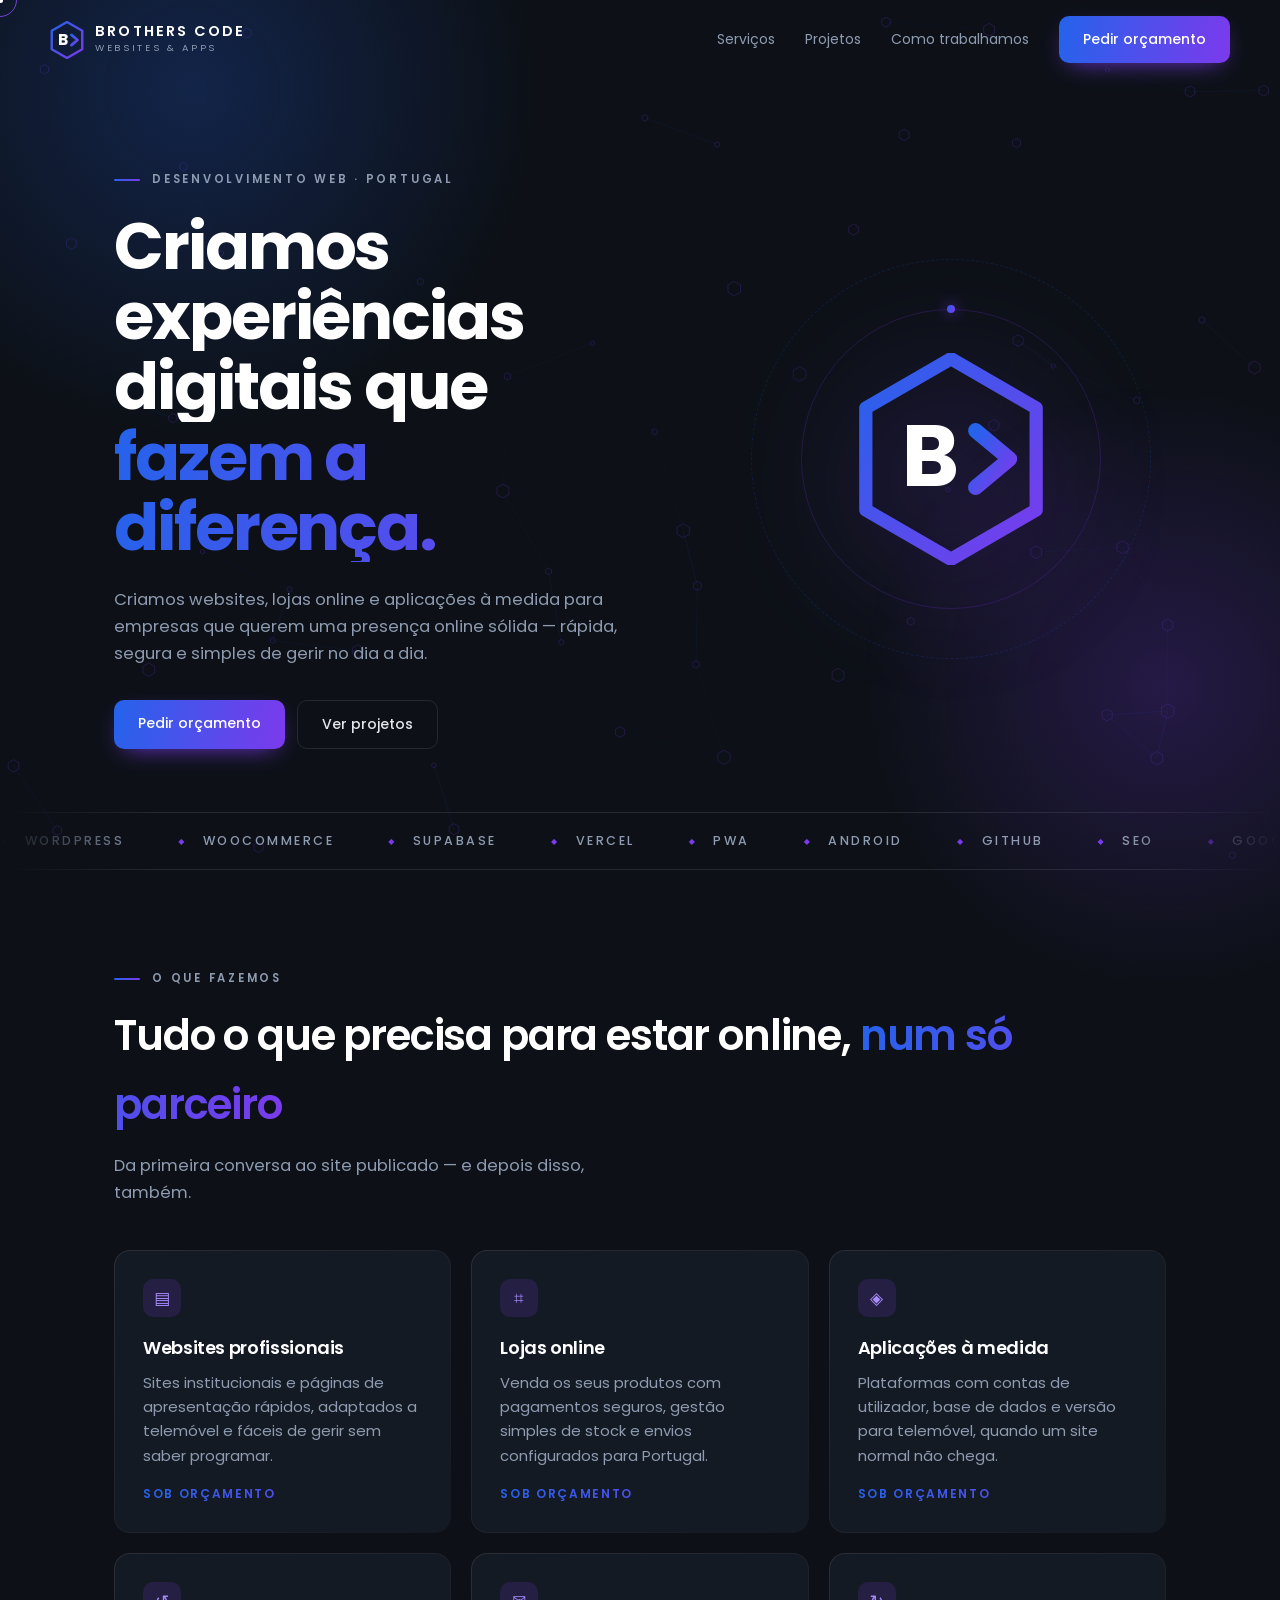
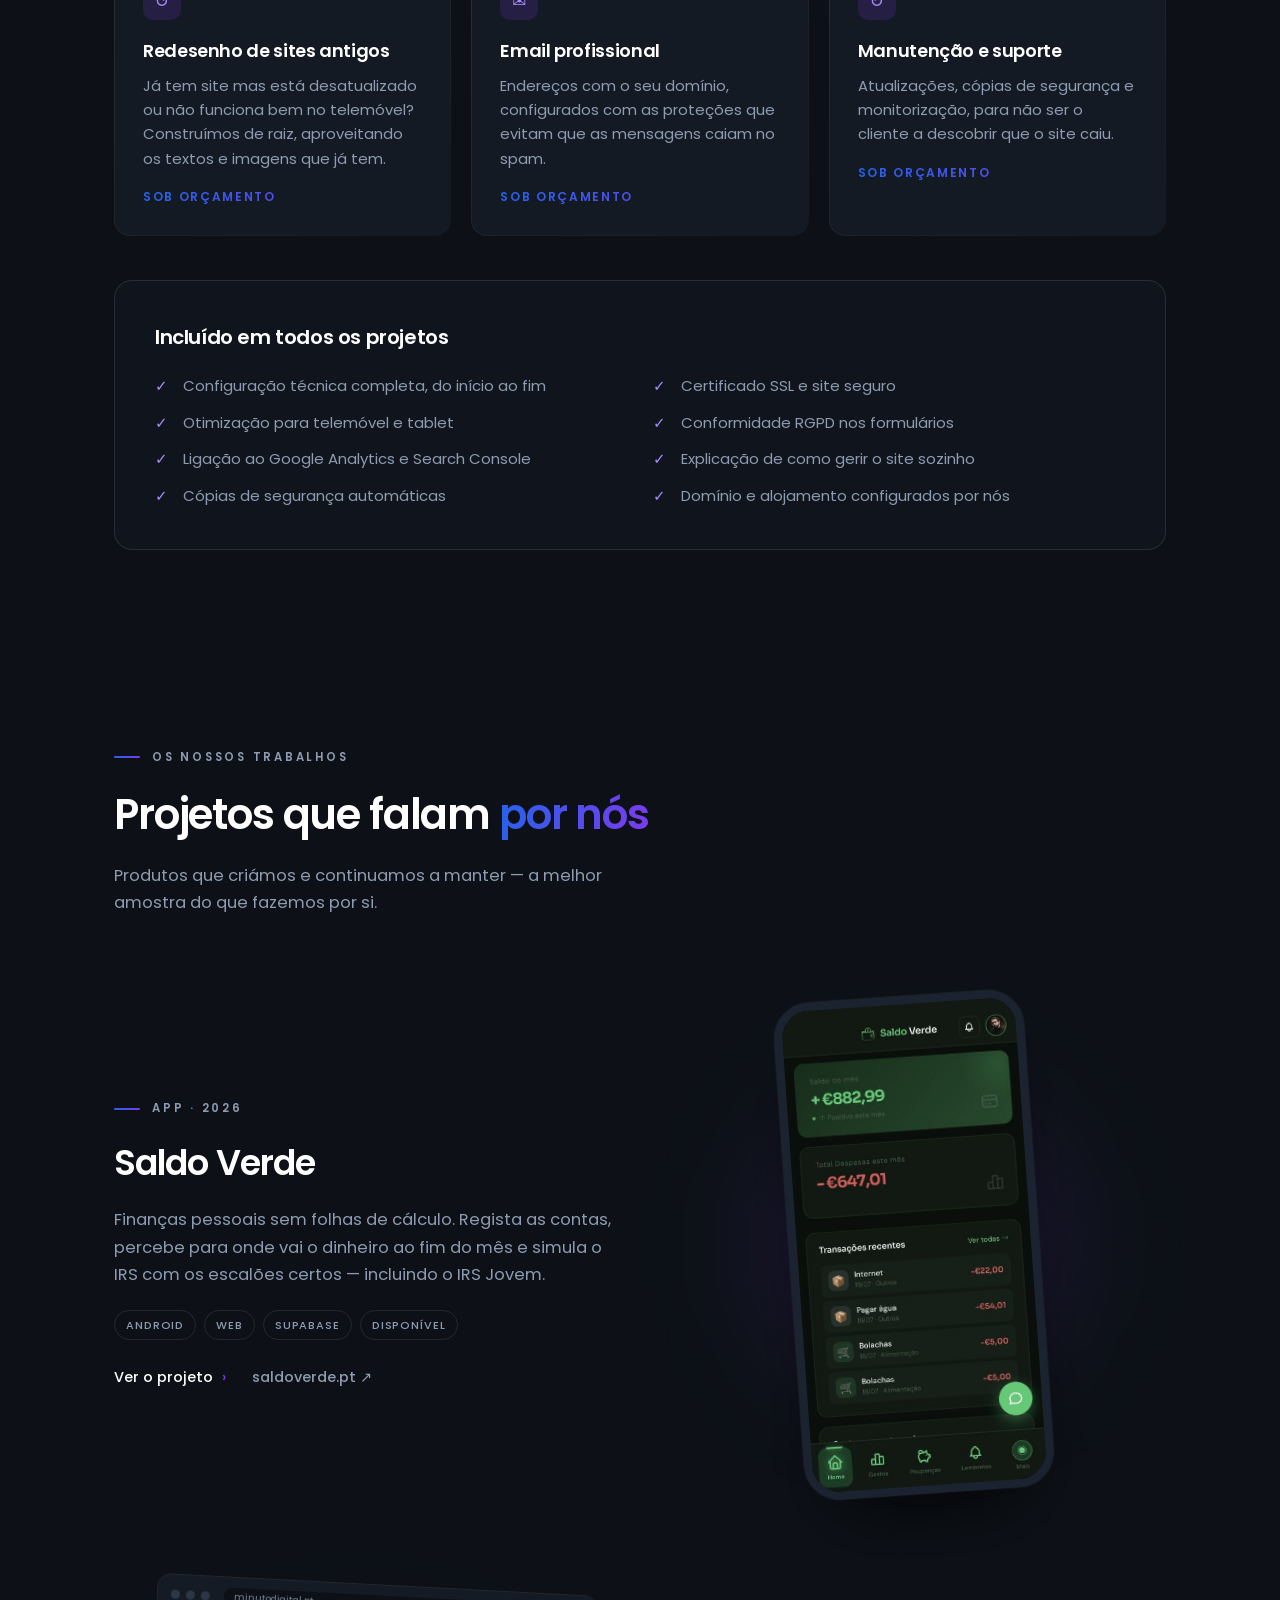
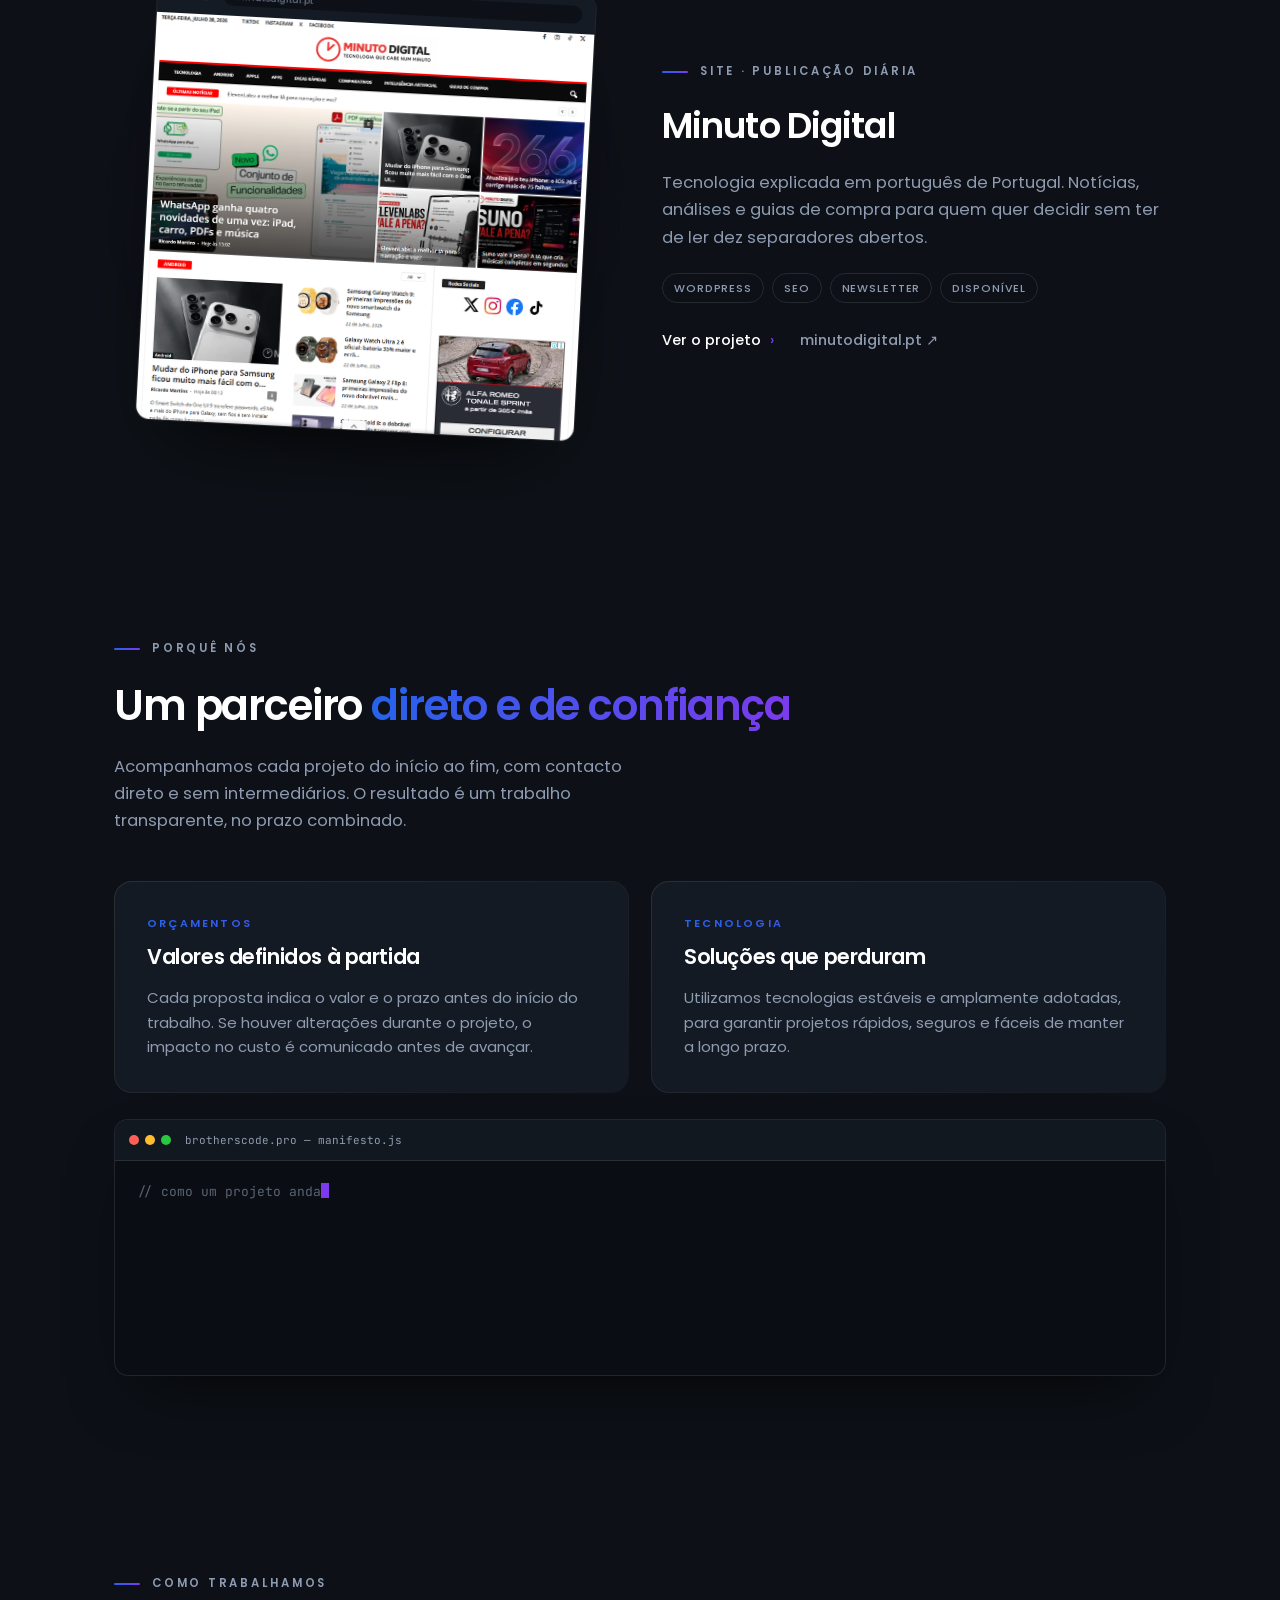
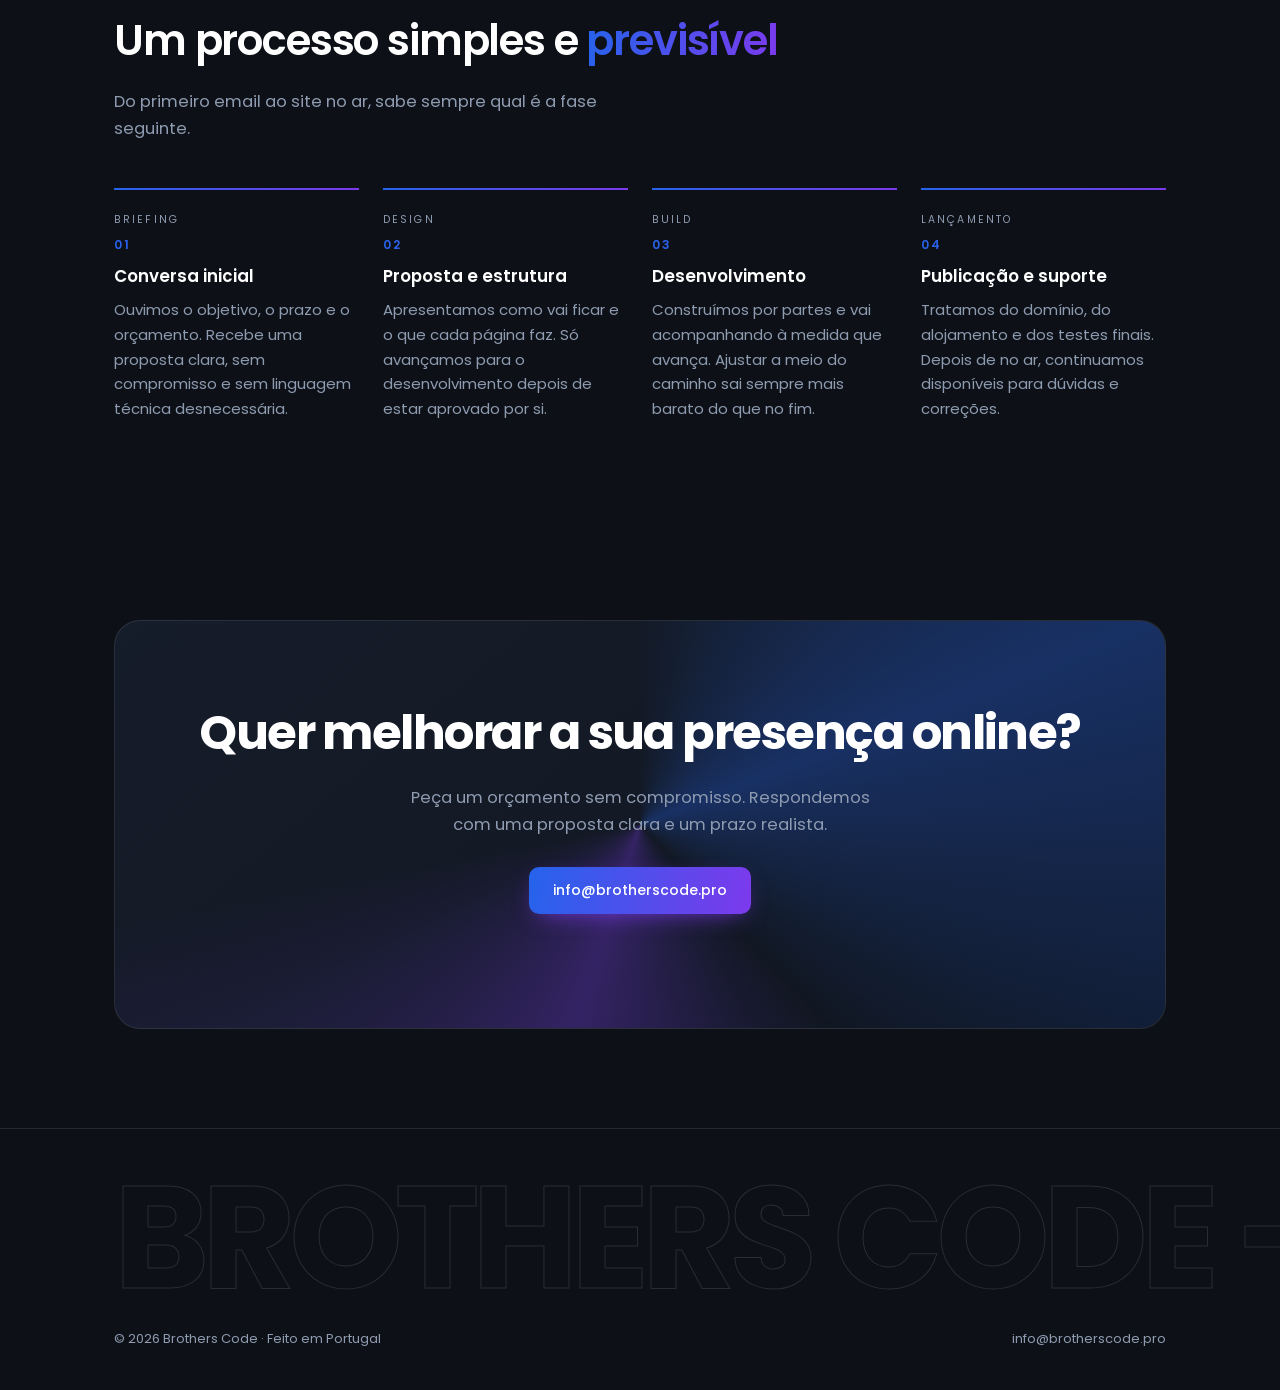
==== commit 260d6055: "Update index.html" ====
--- a/index.html
+++ b/index.html
@@ -215,6 +215,38 @@
   font-size:9.5px;color:#7A8698;display:flex;align-items:center;padding:0 10px;}
 .browser img{display:block;width:100%;height:auto;}
 
+/* ============ cartoes porquê nós ============ */
+.duo{display:grid;grid-template-columns:1fr 1fr;gap:22px;margin-top:46px;}
+.bro{position:relative;border-radius:18px;padding:32px;overflow:hidden;isolation:isolate;
+  background:linear-gradient(var(--panel),var(--panel)) padding-box,
+             linear-gradient(140deg,rgba(229,231,235,.14),rgba(229,231,235,.04)) border-box;
+  border:1px solid transparent;transition:transform .35s var(--e);}
+.bro::after{content:"";position:absolute;inset:0;z-index:-1;border-radius:18px;
+  background:radial-gradient(320px circle at var(--mx,50%) var(--my,0%),rgba(37,99,235,.18),transparent 62%);
+  opacity:0;transition:opacity .35s;}
+.bro:hover{transform:translateY(-6px);}
+.bro:hover::after{opacity:1;}
+.bro .role{font-size:11px;font-weight:600;letter-spacing:.2em;text-transform:uppercase;
+  background:var(--grad);-webkit-background-clip:text;background-clip:text;color:transparent;}
+.bro h4{font-weight:600;font-size:1.3rem;color:var(--white);margin:8px 0 0;letter-spacing:-.02em;}
+.bro p{color:var(--muted);font-size:15px;margin:12px 0 0;}
+@media(max-width:860px){.duo{grid-template-columns:1fr;}}
+
+/* ============ terminal ============ */
+.term{margin-top:26px;border-radius:14px;overflow:hidden;border:1px solid var(--line);
+  background:#0A0E14;box-shadow:0 30px 70px -30px rgba(0,0,0,.85);}
+.term .top{display:flex;align-items:center;gap:6px;padding:11px 14px;background:#12181F;border-bottom:1px solid var(--line);}
+.term .top i{width:10px;height:10px;border-radius:50%;}
+.term .top i:nth-child(1){background:#FF5F57;}
+.term .top i:nth-child(2){background:#FEBC2E;}
+.term .top i:nth-child(3){background:#28C840;}
+.term .top span{margin-left:8px;font-family:"JetBrains Mono",monospace;font-size:11px;color:var(--muted);}
+.term pre{margin:0;padding:20px 22px;font-family:"JetBrains Mono",monospace;font-size:13px;line-height:1.75;
+  color:#C9D4E3;min-height:214px;white-space:pre-wrap;}
+.term .c-key{color:#7C9BFF;} .term .c-str{color:#7EE0A3;} .term .c-com{color:#5A6473;} .term .c-pun{color:#8E9BB0;}
+.term .caret{display:inline-block;width:8px;height:15px;background:var(--violet);vertical-align:-2px;animation:blink 1s steps(1) infinite;}
+@keyframes blink{50%{opacity:0;}}
+
 /* ============ servicos ============ */
 .svcs{display:grid;grid-template-columns:repeat(3,1fr);gap:20px;margin-top:44px;}
 .svc{position:relative;border-radius:16px;padding:28px;isolation:isolate;
@@ -477,13 +509,13 @@
         <div class="bro rv glow">
           <div class="role">Orçamentos</div>
           <h4>Valores definidos à partida</h4>
-          <p>Cada proposta indica o valor e o prazo antes do início do trabalho. Sem custos adicionais fora do que for acordado.</p>
+          <p>Cada proposta indica o valor e o prazo antes do início do trabalho. Se houver alterações durante o projeto, o impacto no custo é comunicado antes de avançar.</p>
 
         </div>
         <div class="bro rv glow">
           <div class="role">Tecnologia</div>
           <h4>Soluções que perduram</h4>
-          <p>Utilizamos tecnologias estáveis e amplamente adotadas, para garantir um site rápido, seguro e fácil de manter a longo prazo.</p>
+          <p>Utilizamos tecnologias estáveis e amplamente adotadas, para garantir projetos rápidos, seguros e fáceis de manter a longo prazo.</p>
 
         </div>
       </div>
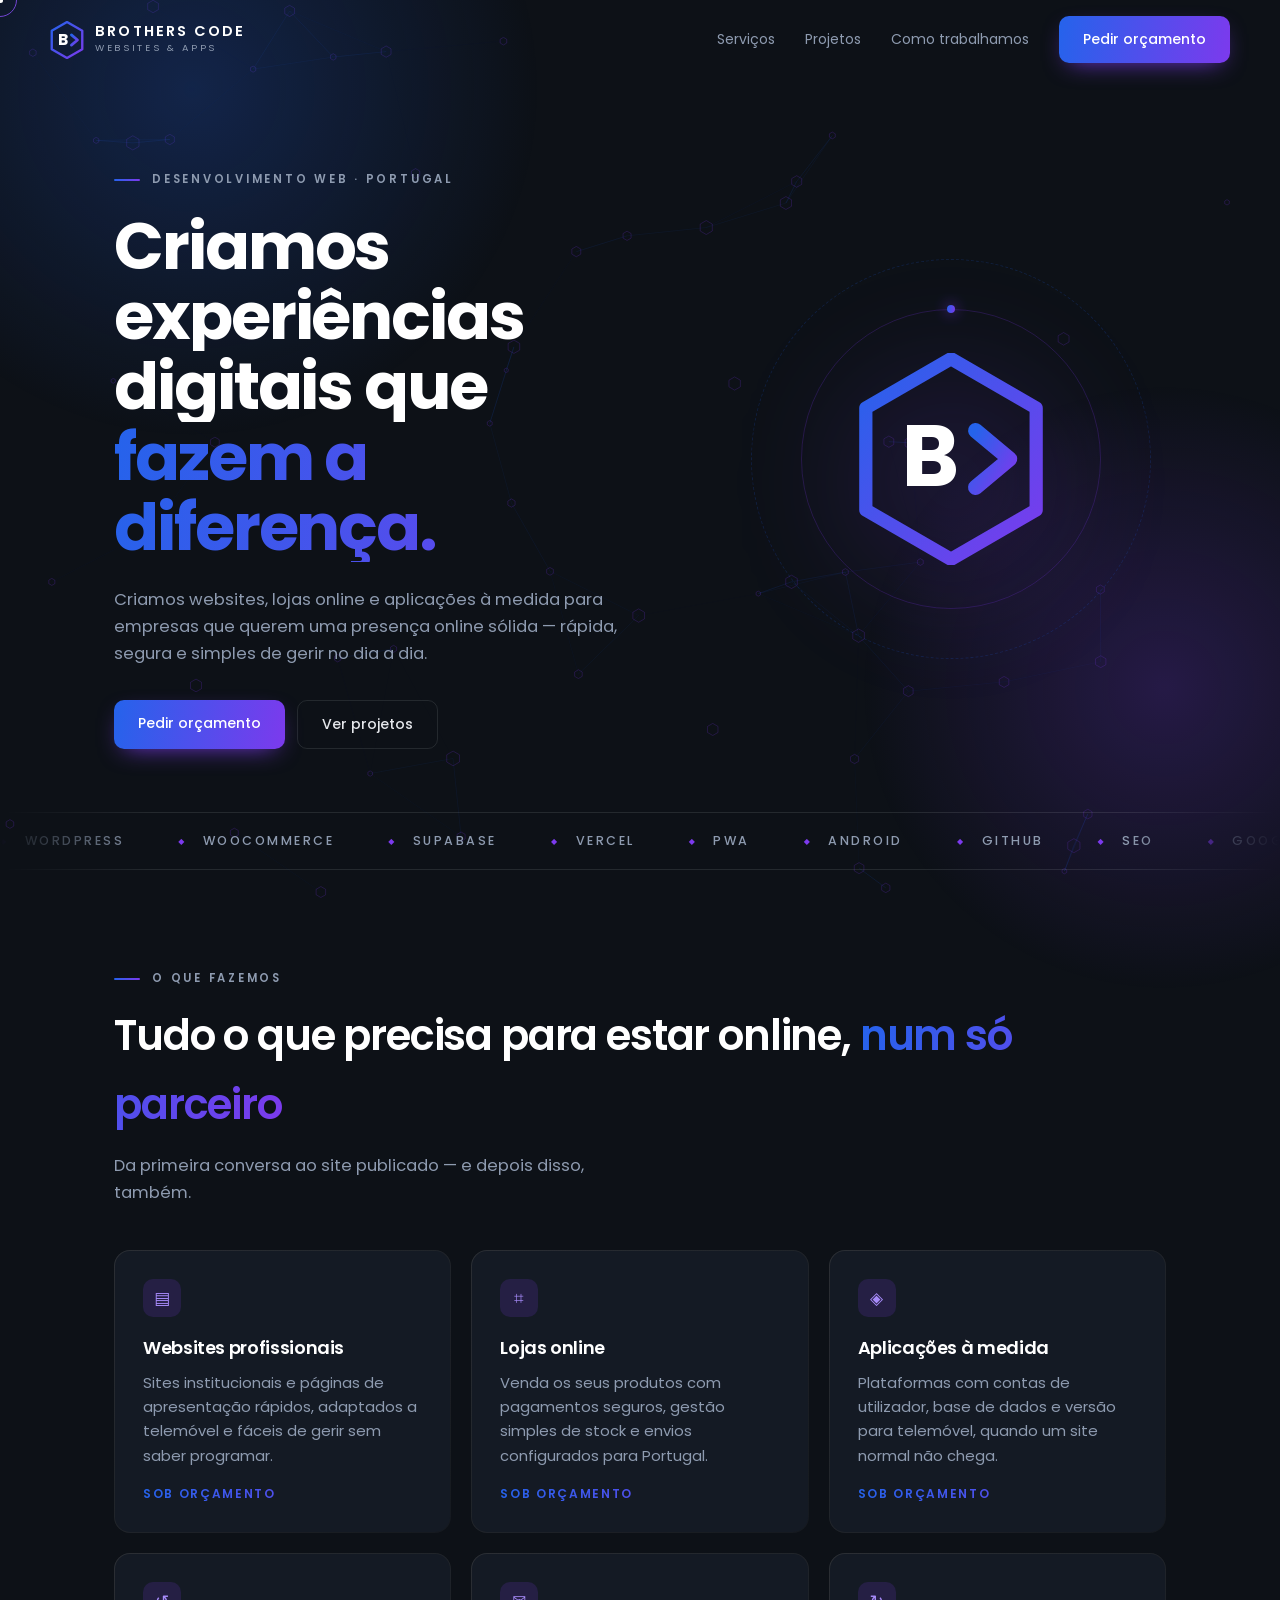
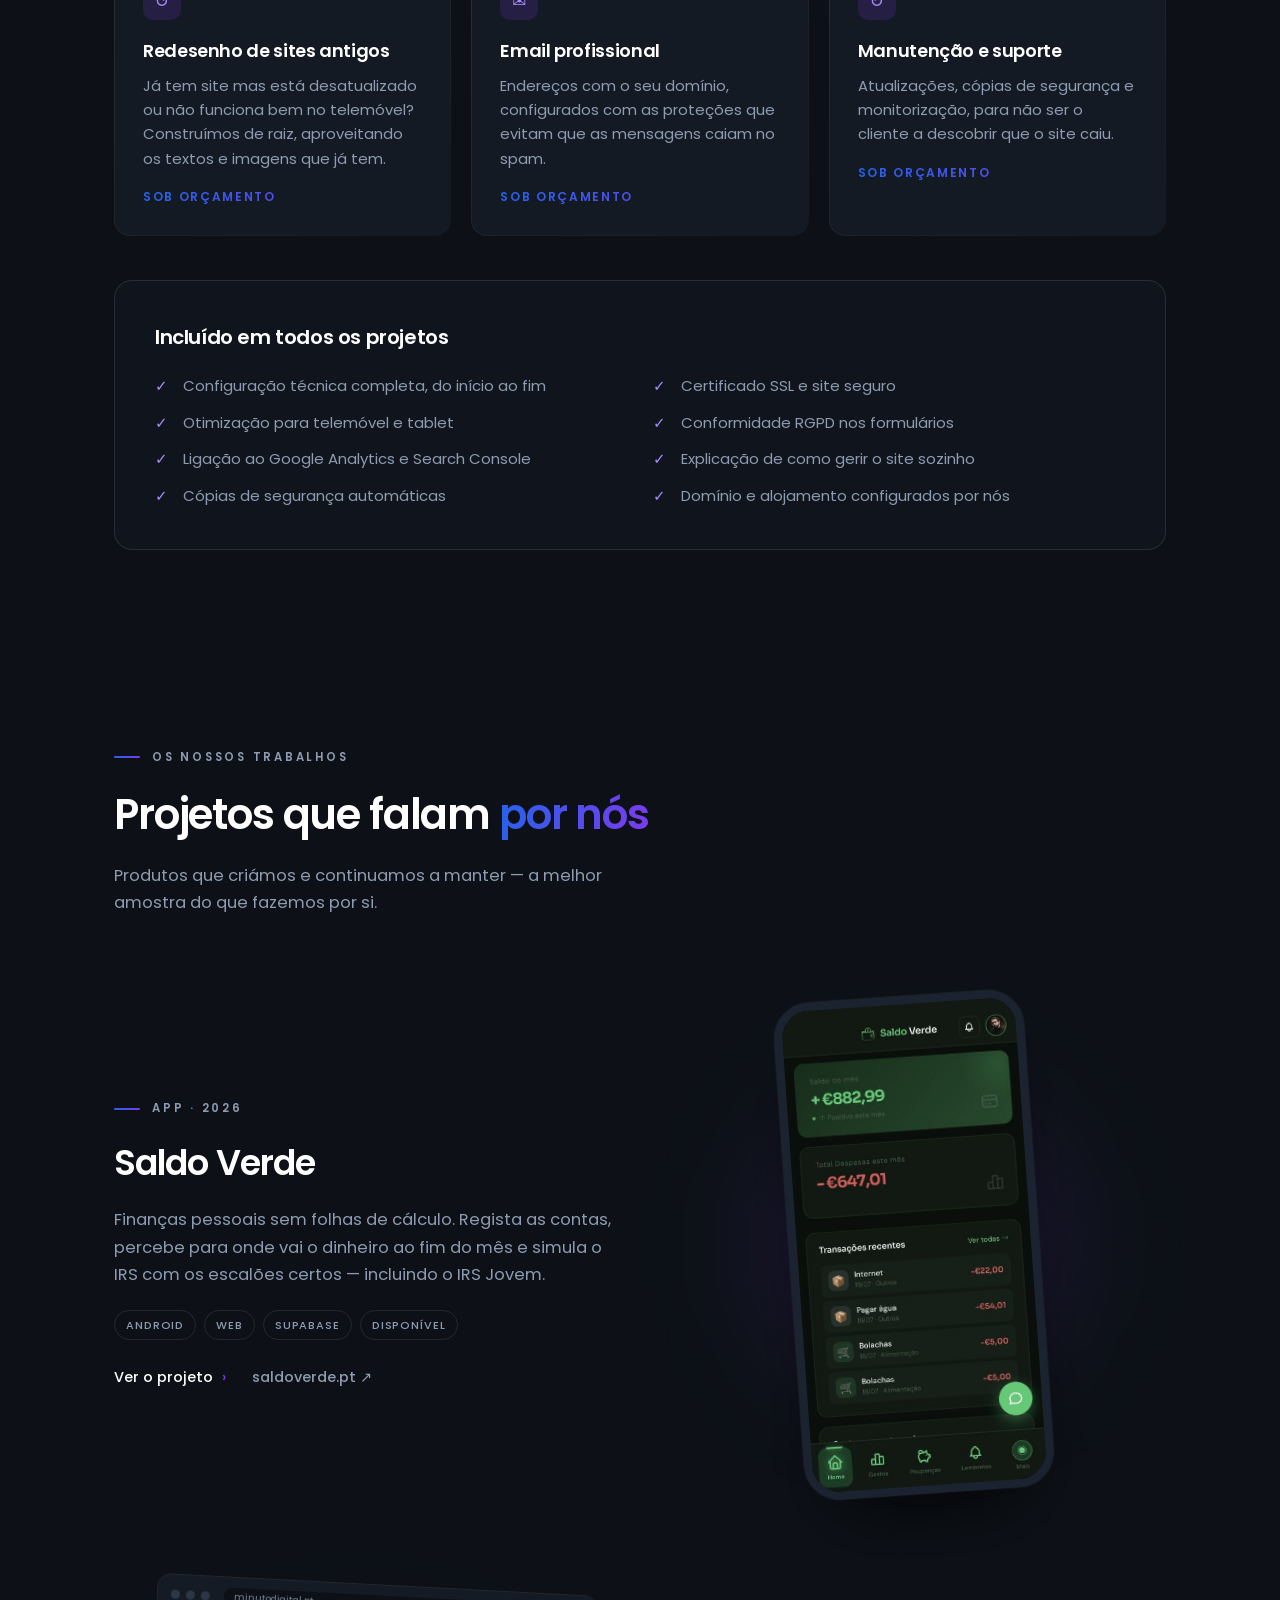
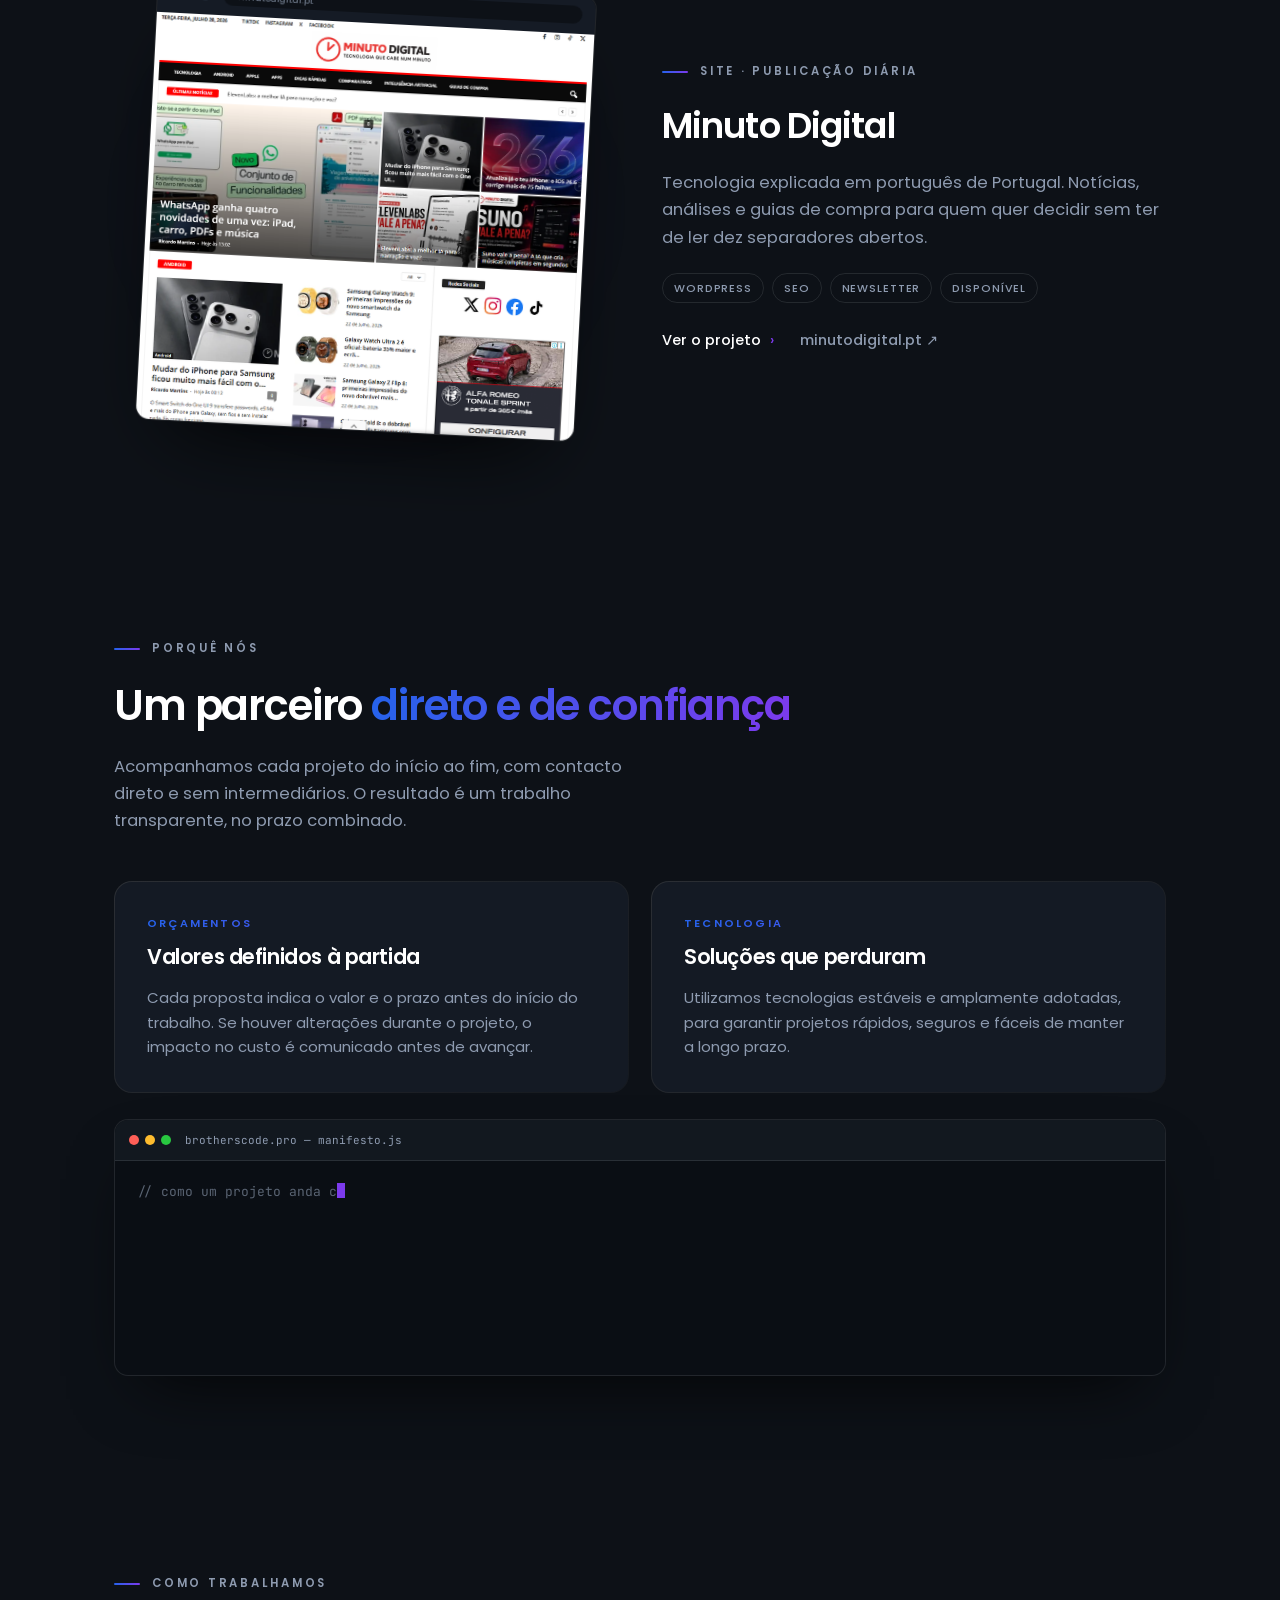
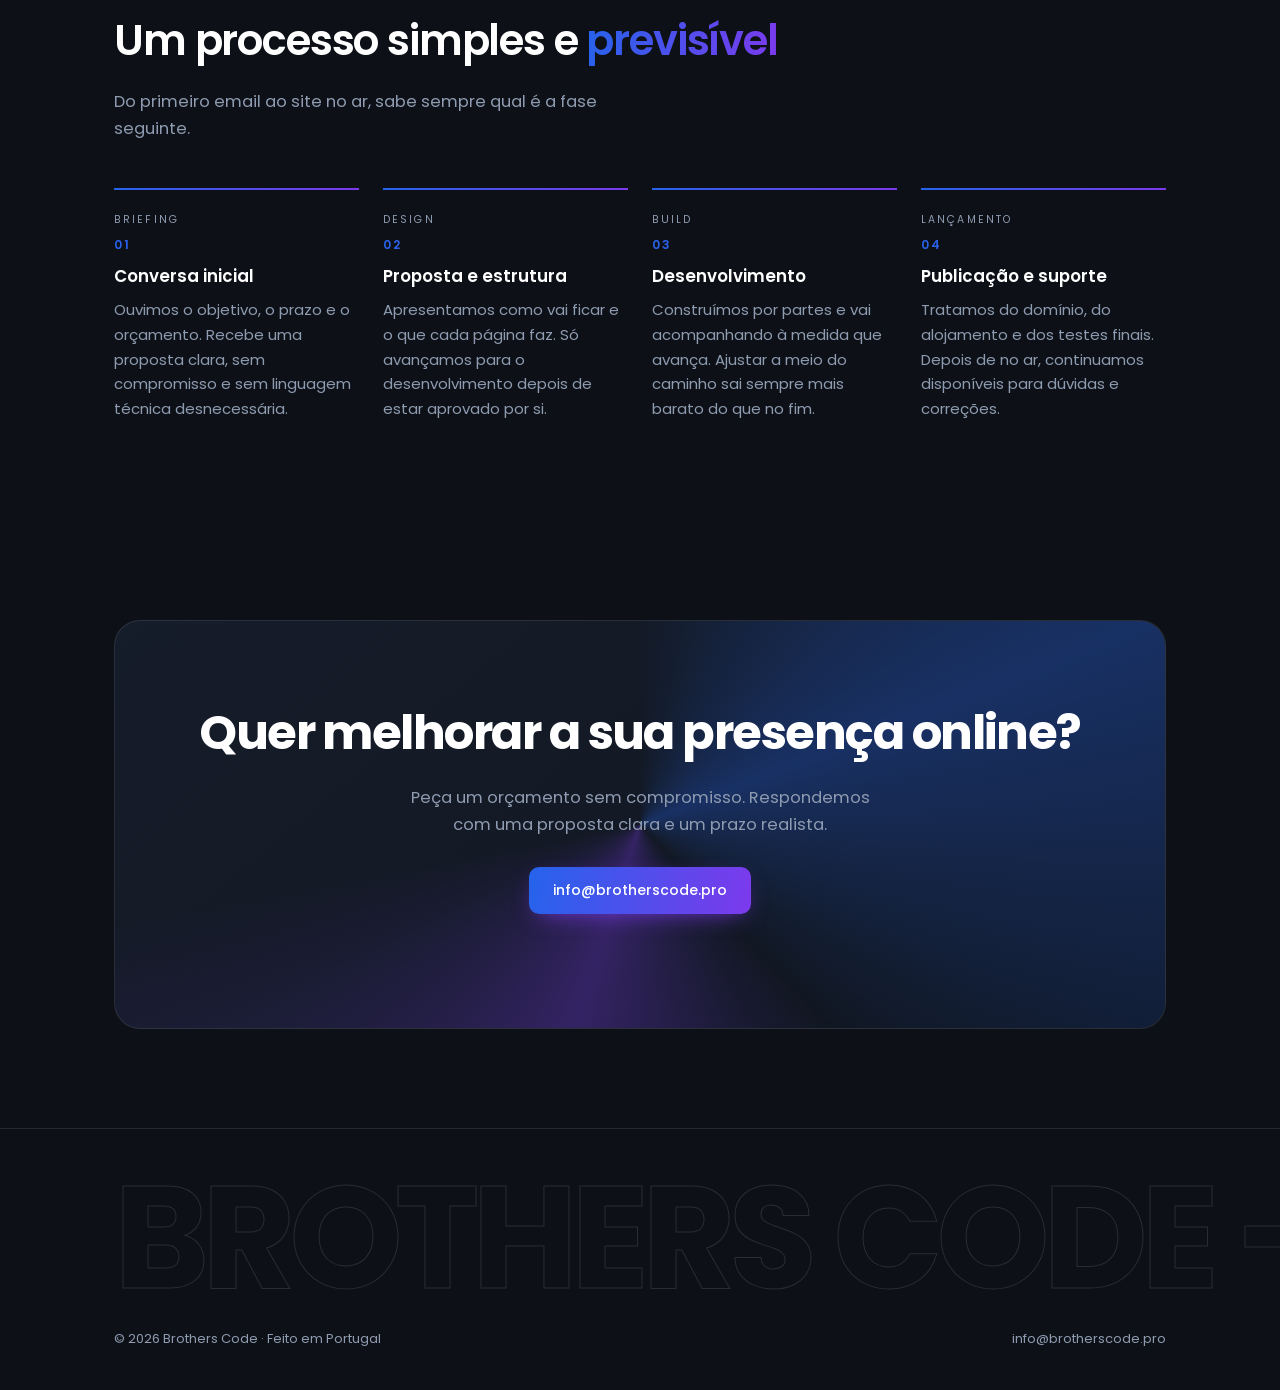
==== commit 8113b89d: "Update index.html" ====
--- a/index.html
+++ b/index.html
@@ -142,7 +142,7 @@
 .hero-in{display:grid;grid-template-columns:1.15fr .85fr;gap:40px;align-items:center;}
 .hero h1{font-weight:700;font-size:clamp(2.2rem,5.6vw,4.1rem);line-height:1.07;letter-spacing:-.032em;
   color:var(--white);margin:22px 0 0;}
-.hero h1 .ln{display:block;overflow:hidden;}
+.hero h1 .ln{display:block;overflow:hidden;padding-top:0.08em;margin-top:-0.08em;}
 .hero h1 .ln i{display:block;font-style:normal;transform:translateY(105%);animation:rise 1s var(--e) forwards;}
 .hero h1 .ln:nth-child(2) i{animation-delay:.09s;}
 .hero h1 .ln:nth-child(3) i{animation-delay:.18s;}
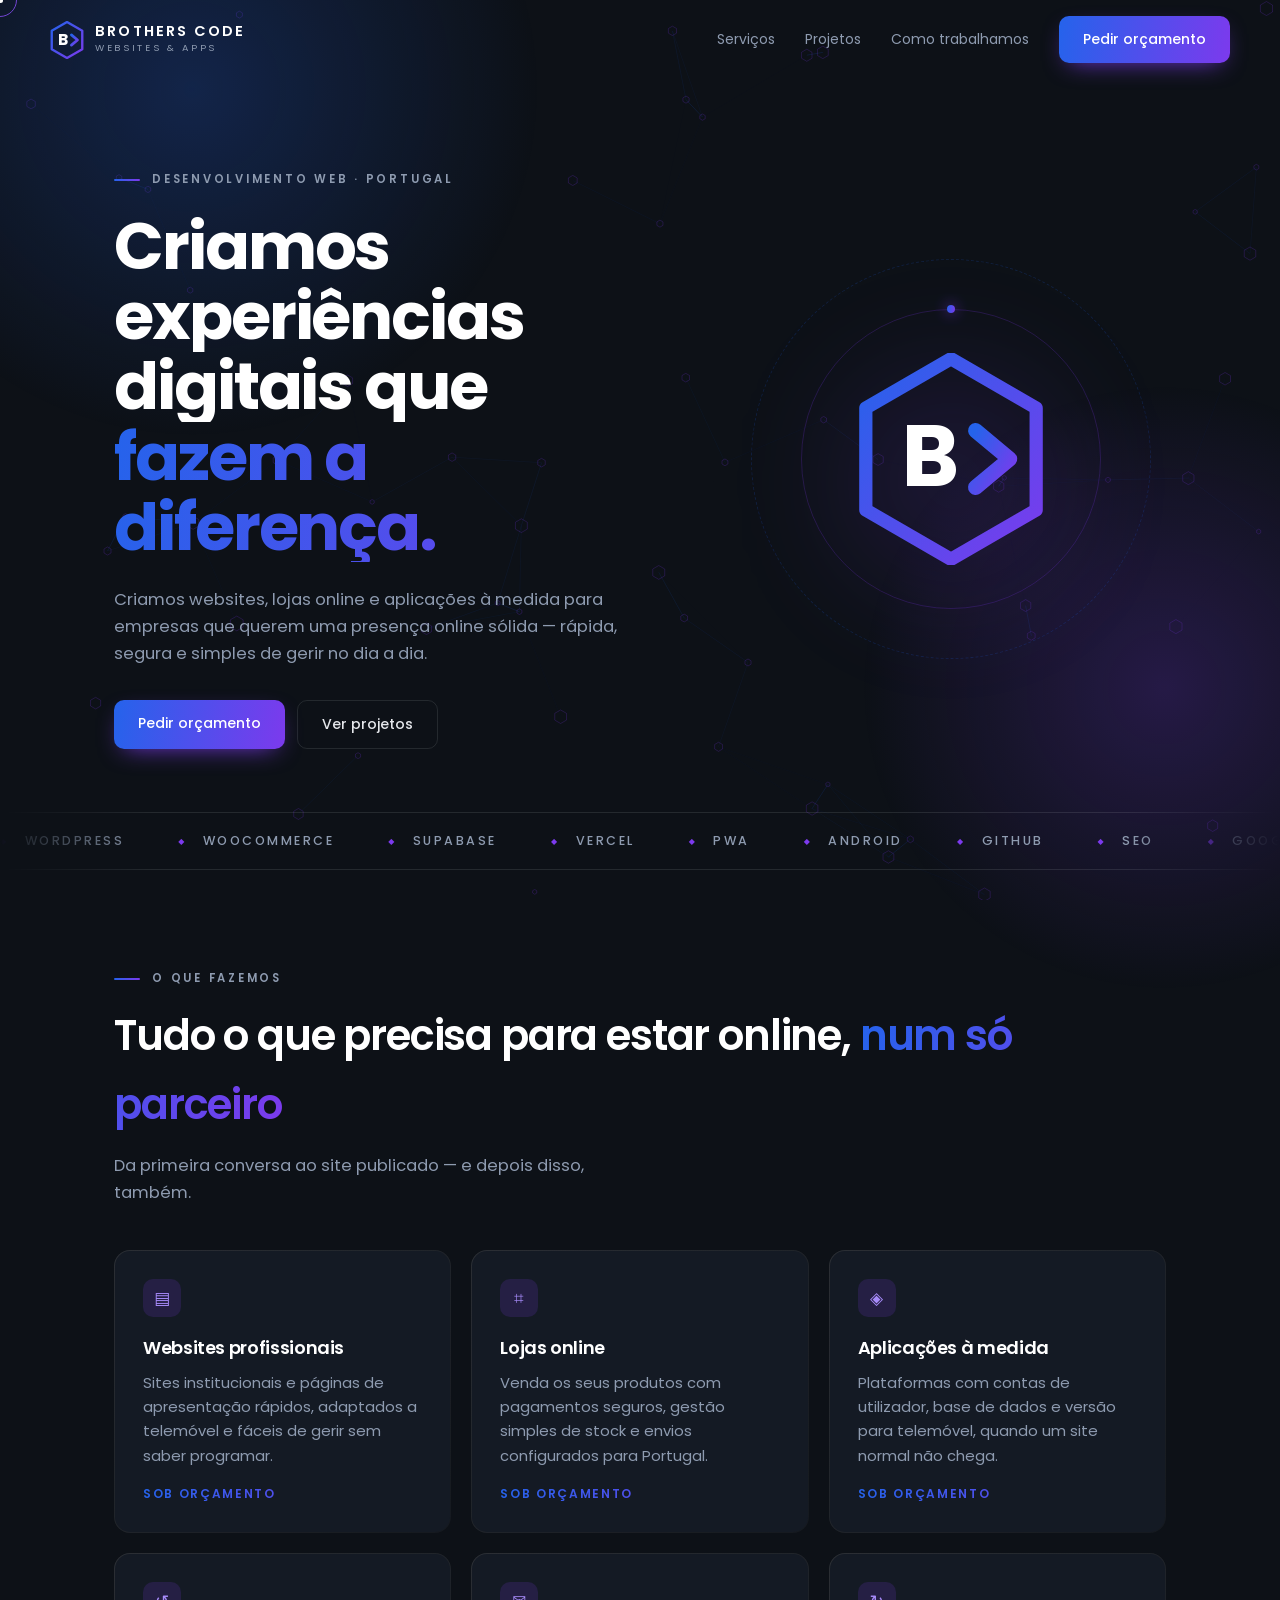
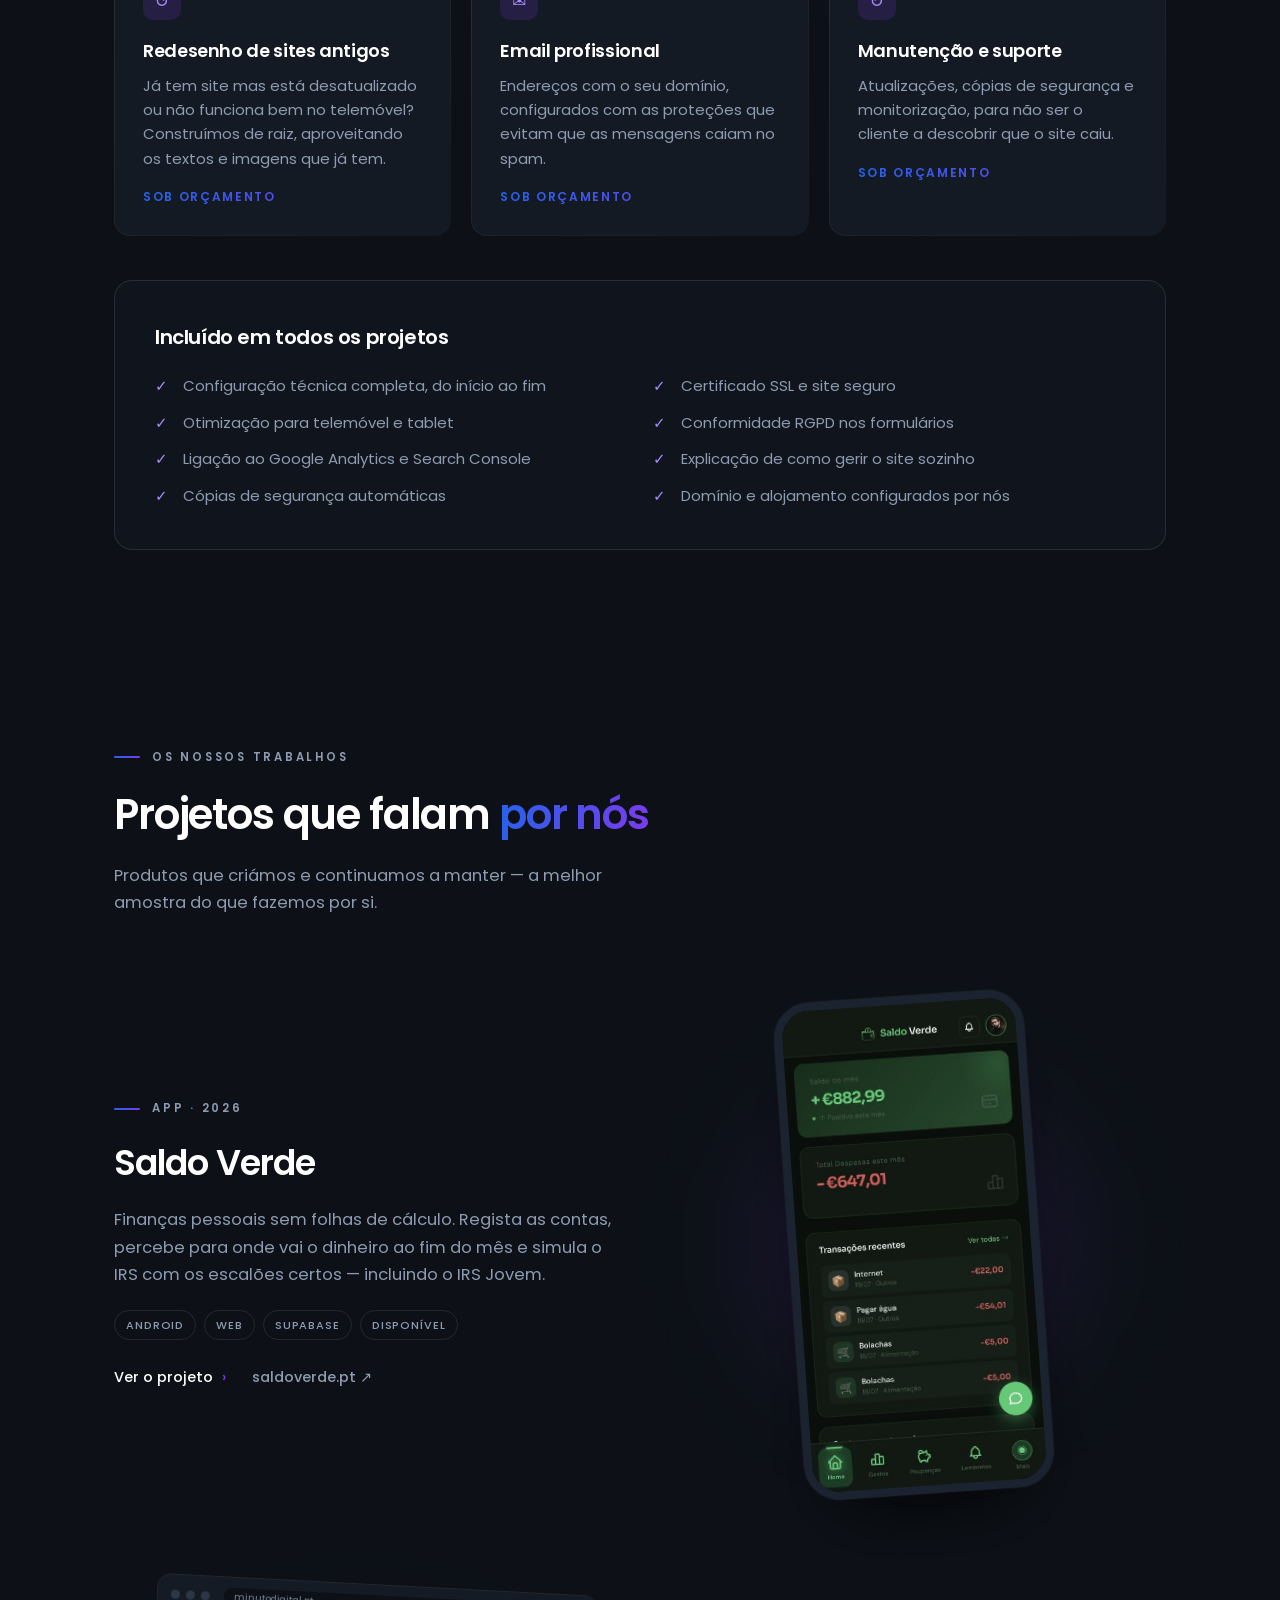
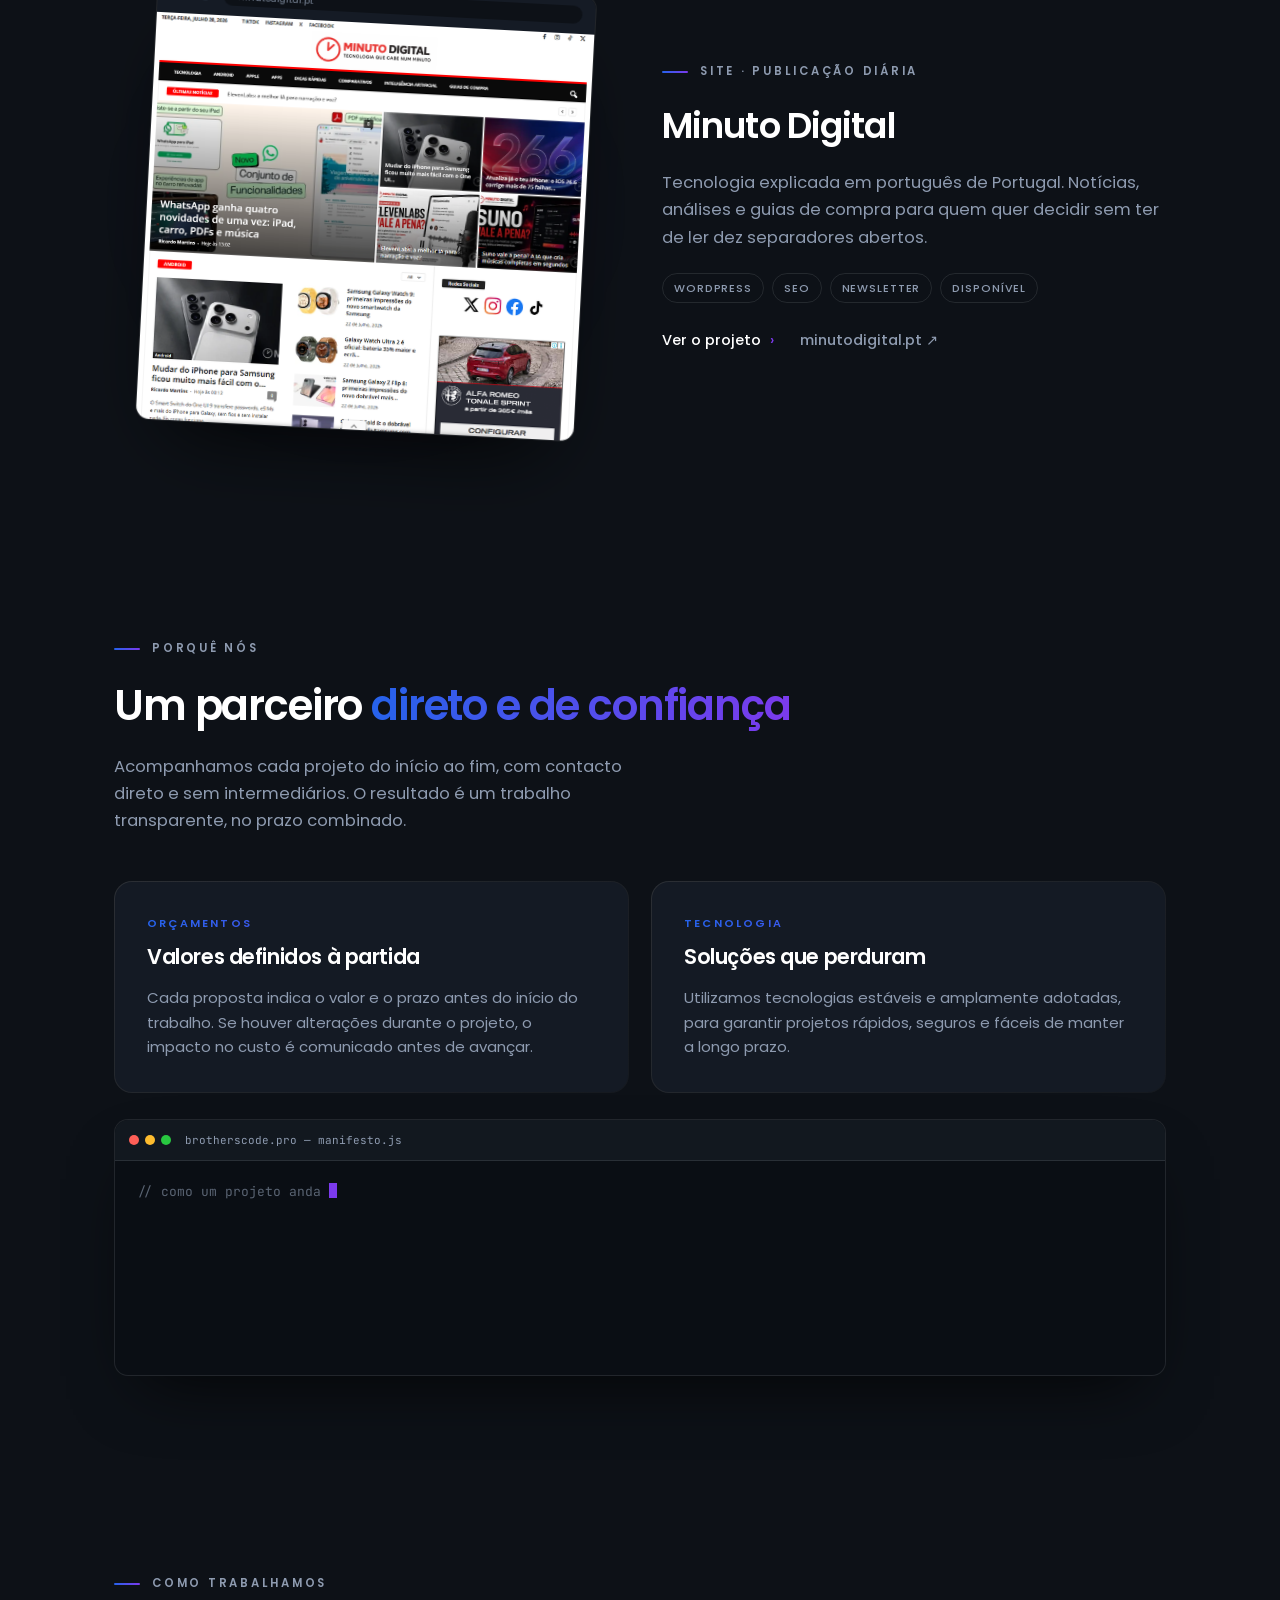
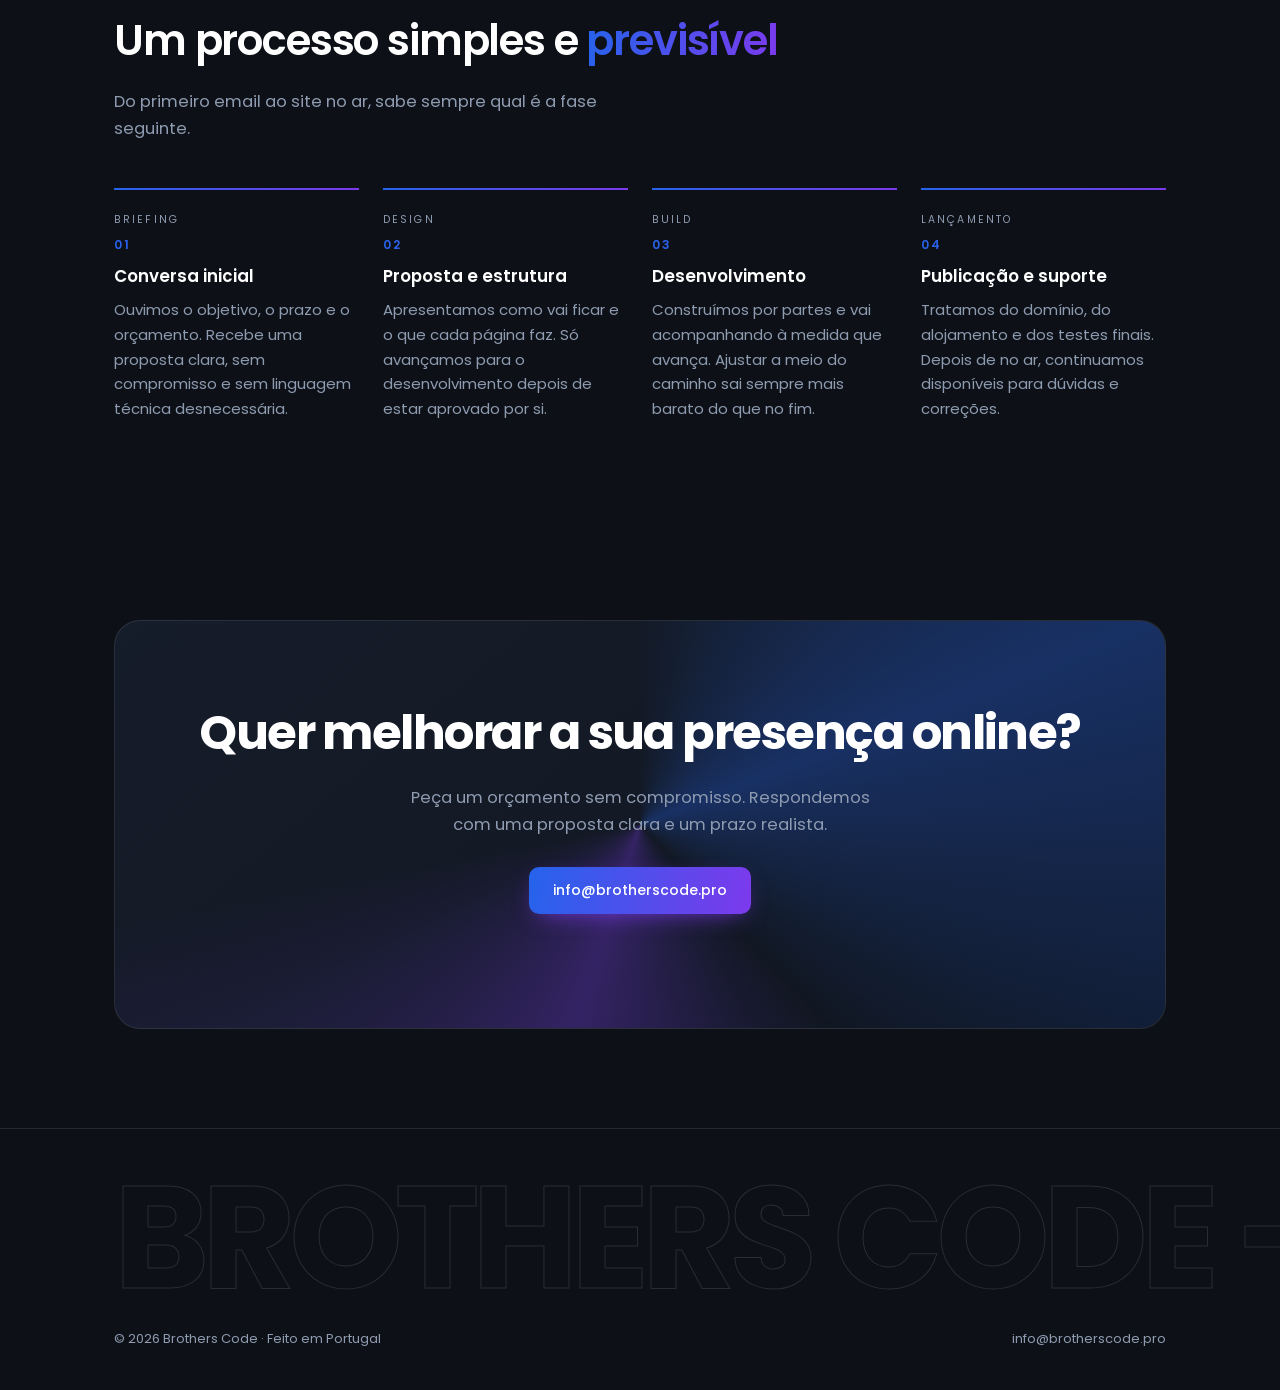
==== commit 0f5b97ca: "Update index.html" ====
--- a/index.html
+++ b/index.html
@@ -142,7 +142,7 @@
 .hero-in{display:grid;grid-template-columns:1.15fr .85fr;gap:40px;align-items:center;}
 .hero h1{font-weight:700;font-size:clamp(2.2rem,5.6vw,4.1rem);line-height:1.07;letter-spacing:-.032em;
   color:var(--white);margin:22px 0 0;}
-.hero h1 .ln{display:block;overflow:hidden;padding-top:0.08em;margin-top:-0.08em;}
+.hero h1 .ln{display:block;clip-path:inset(-20% 0 0 0);}
 .hero h1 .ln i{display:block;font-style:normal;transform:translateY(105%);animation:rise 1s var(--e) forwards;}
 .hero h1 .ln:nth-child(2) i{animation-delay:.09s;}
 .hero h1 .ln:nth-child(3) i{animation-delay:.18s;}
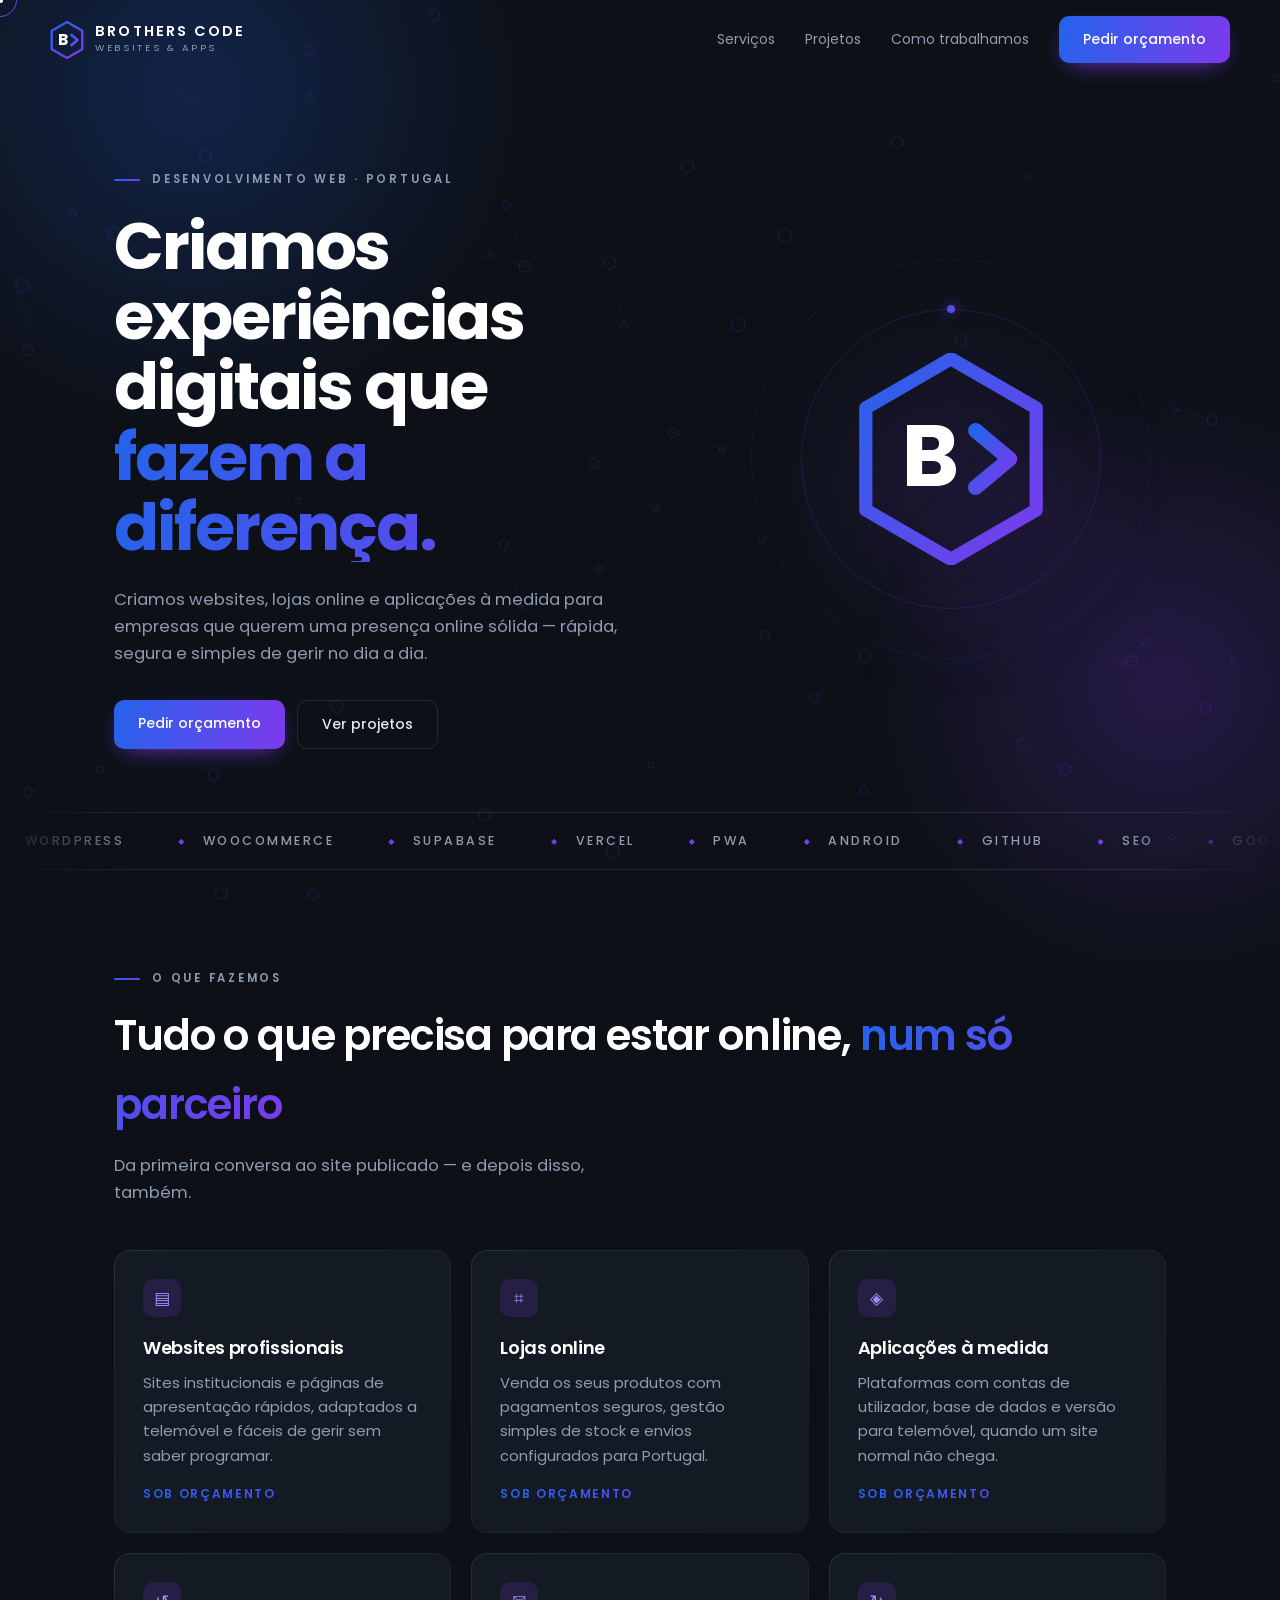
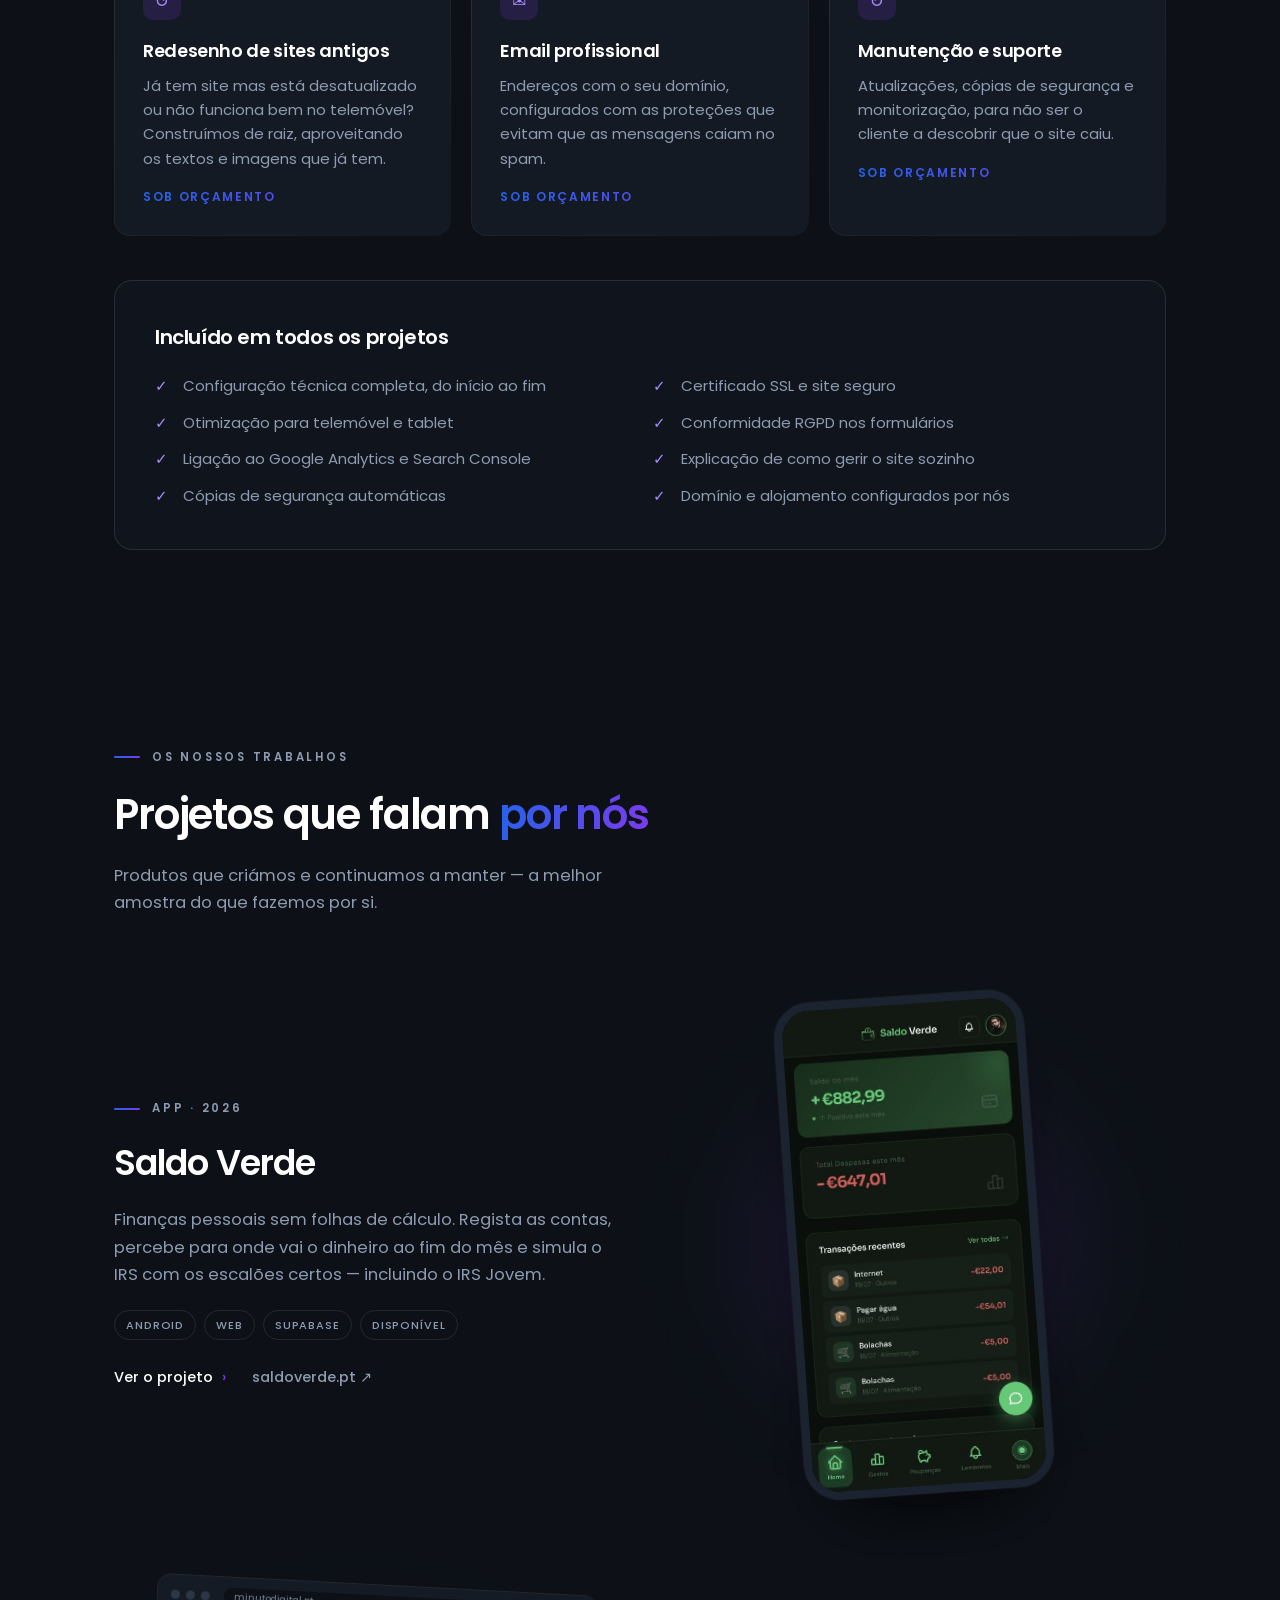
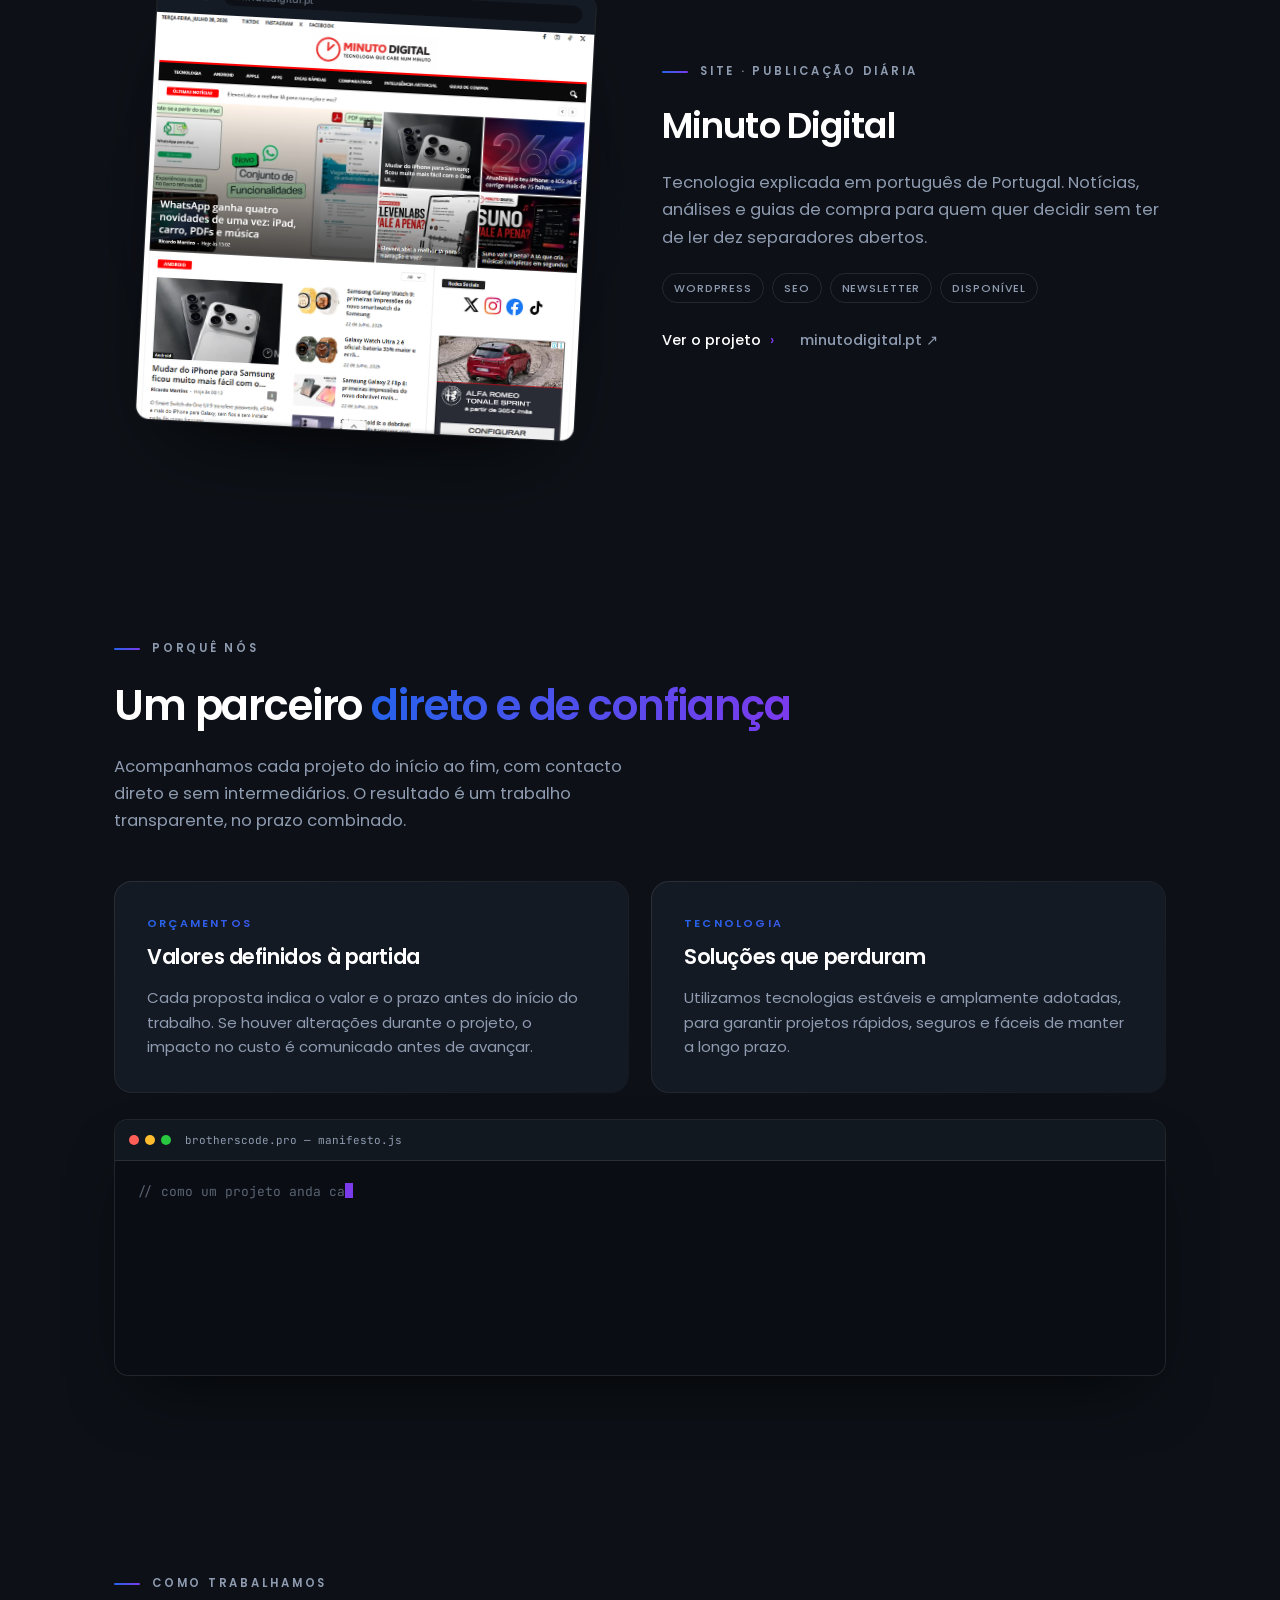
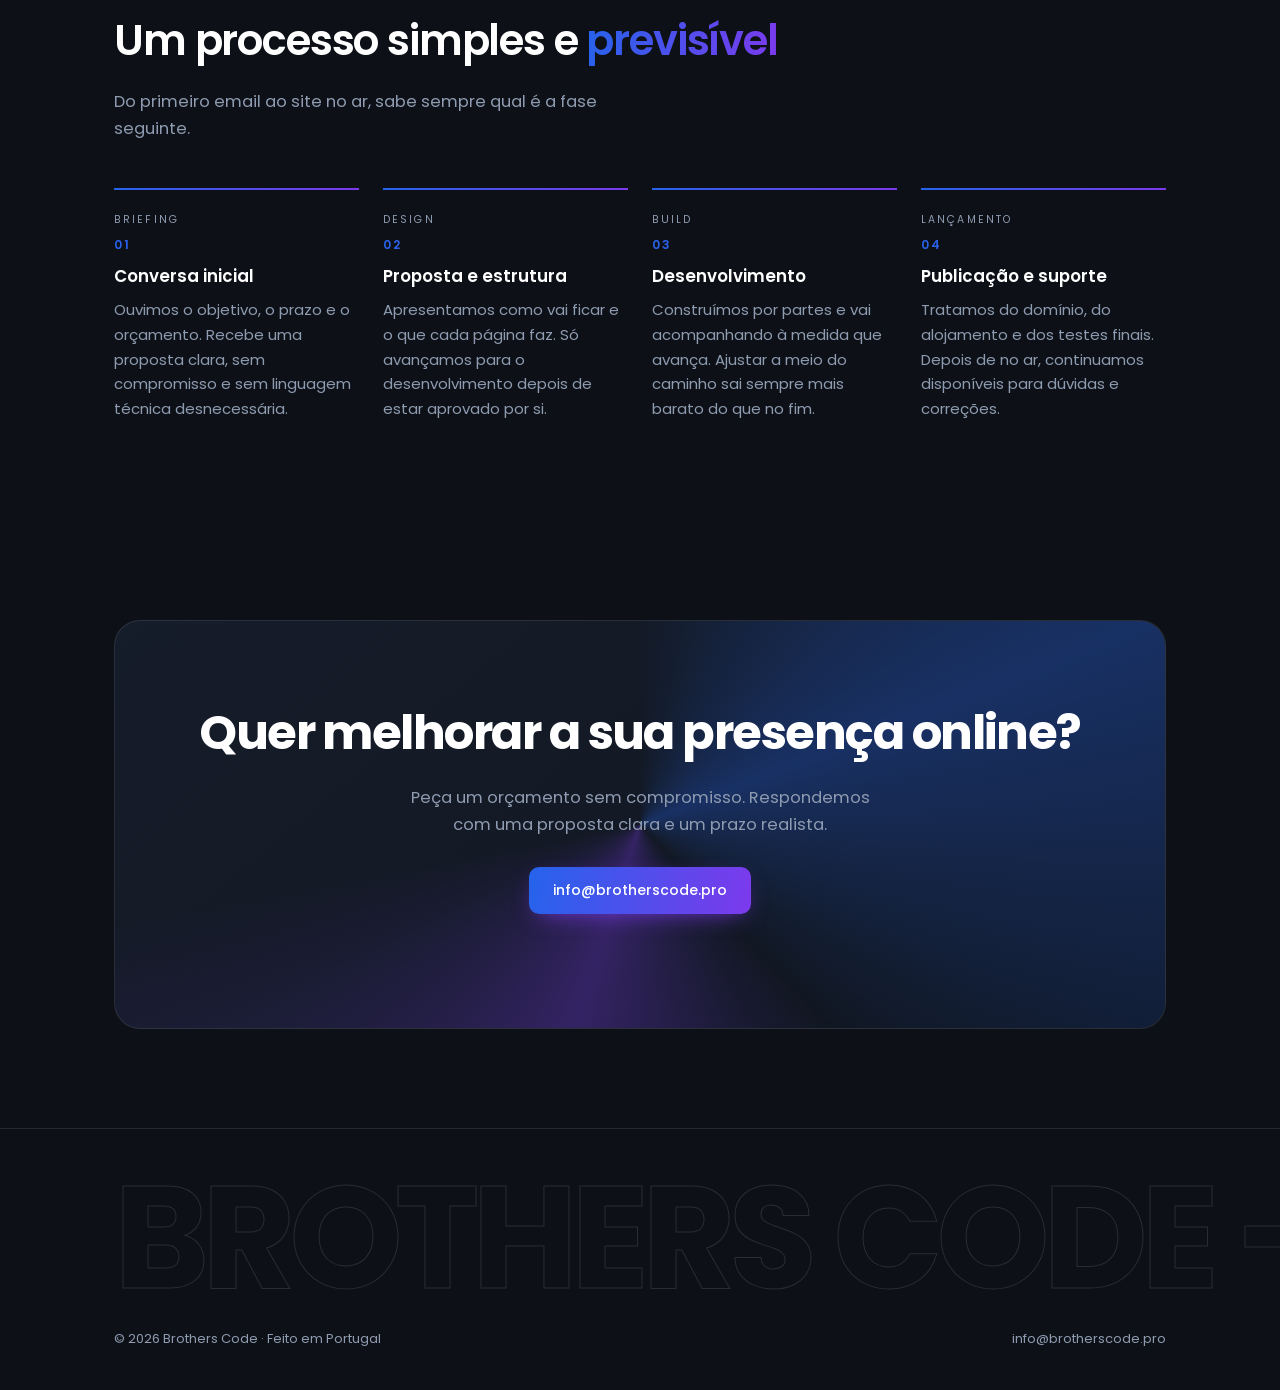
==== commit bb8fb538: "Update index.html" ====
--- a/index.html
+++ b/index.html
@@ -142,11 +142,11 @@
 .hero-in{display:grid;grid-template-columns:1.15fr .85fr;gap:40px;align-items:center;}
 .hero h1{font-weight:700;font-size:clamp(2.2rem,5.6vw,4.1rem);line-height:1.07;letter-spacing:-.032em;
   color:var(--white);margin:22px 0 0;}
-.hero h1 .ln{display:block;clip-path:inset(-20% 0 0 0);}
+.hero h1 .ln{display:block;}
 .hero h1 .ln i{display:block;font-style:normal;transform:translateY(105%);animation:rise 1s var(--e) forwards;}
 .hero h1 .ln:nth-child(2) i{animation-delay:.09s;}
 .hero h1 .ln:nth-child(3) i{animation-delay:.18s;}
-@keyframes rise{to{transform:translateY(0);}}
+@keyframes rise{to{opacity:1;transform:translateY(0);}}
 .hero p{max-width:48ch;margin:24px 0 0;color:var(--muted);}
 .hero-cta{display:flex;gap:12px;flex-wrap:wrap;margin-top:32px;}
 .hero .eyebrow,.hero p,.hero-cta{opacity:0;animation:fadeUp .9s var(--e) forwards;}
@@ -317,7 +317,7 @@
   *,*::before,*::after{animation:none !important;transition:none !important;}
   html{scroll-behavior:auto;}
   .rv{opacity:1;transform:none;}
-  .hero h1 .ln i{transform:none;}
+  .hero h1 .ln i{transform:none;opacity:1;}
   .hero .eyebrow,.hero p,.hero-cta{opacity:1;}
   .step::before{width:100%;}
   .sv .bars i{transform:scaleY(1);}
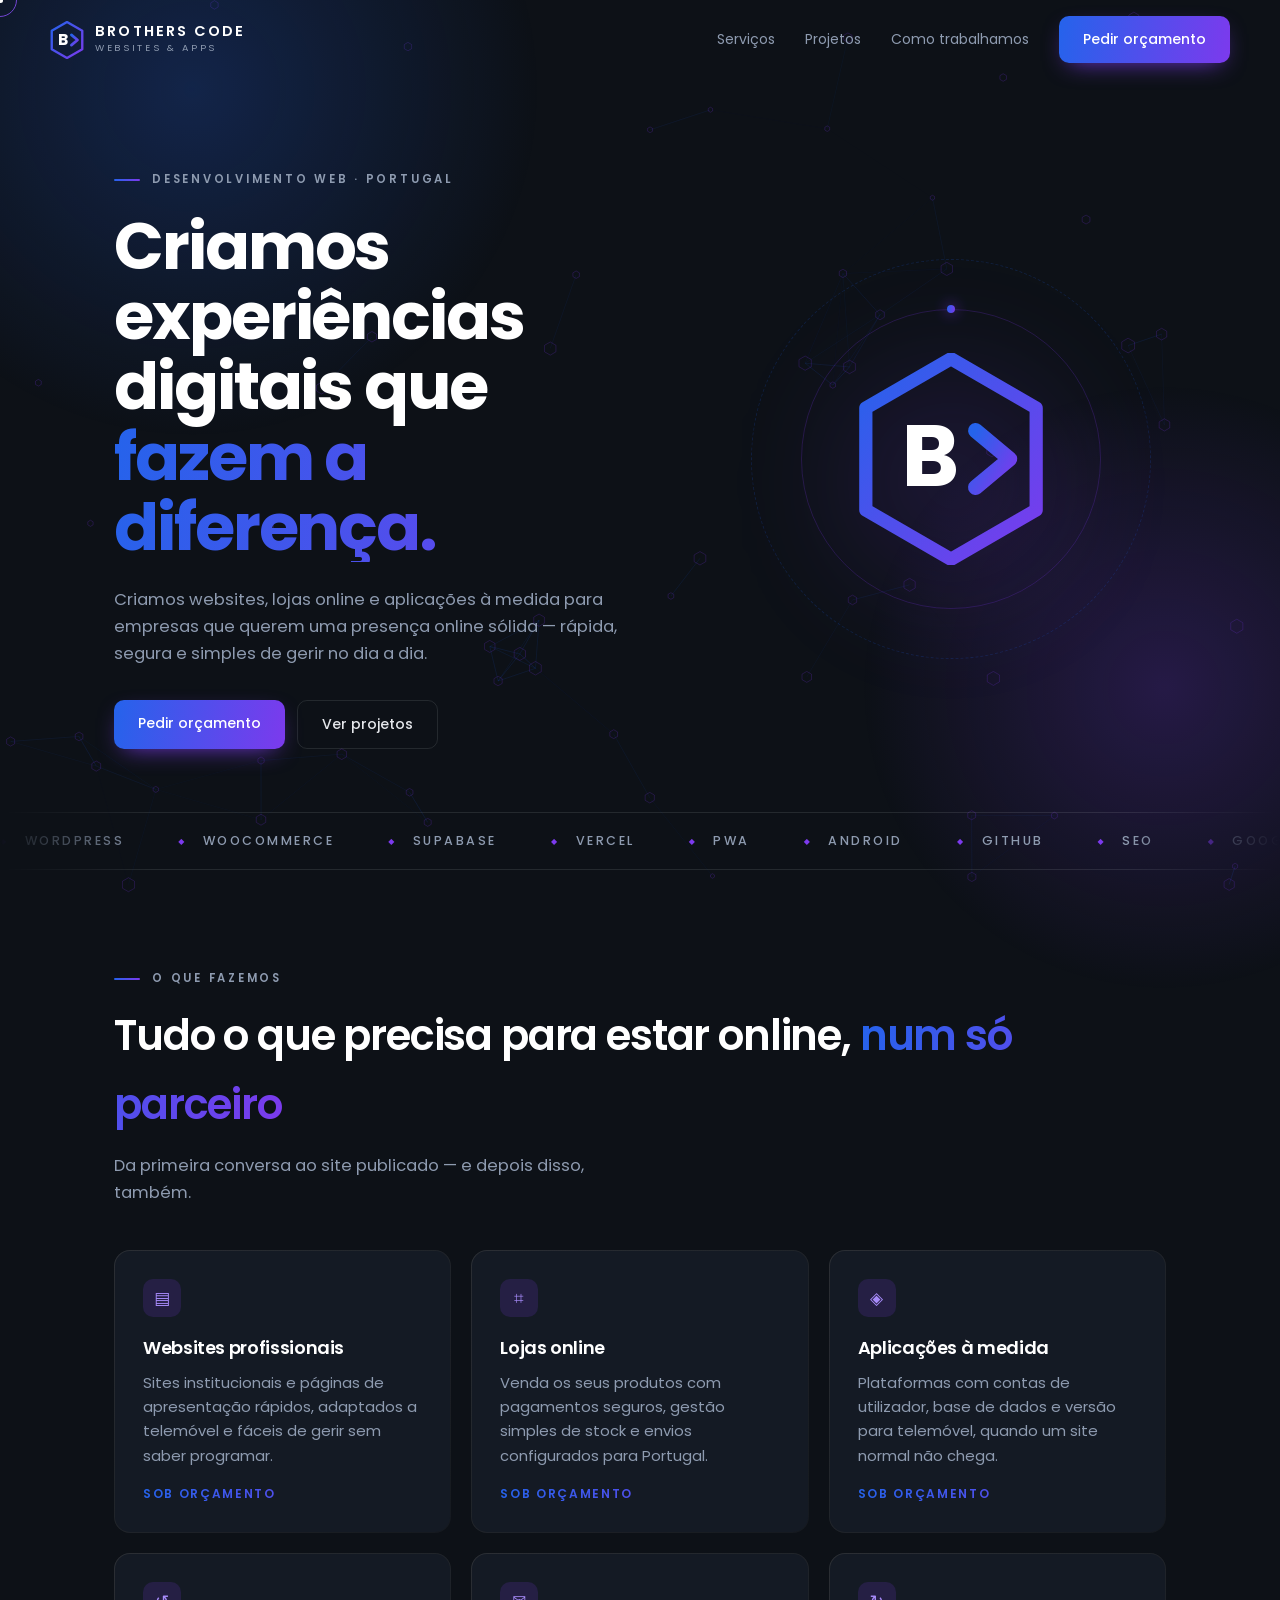
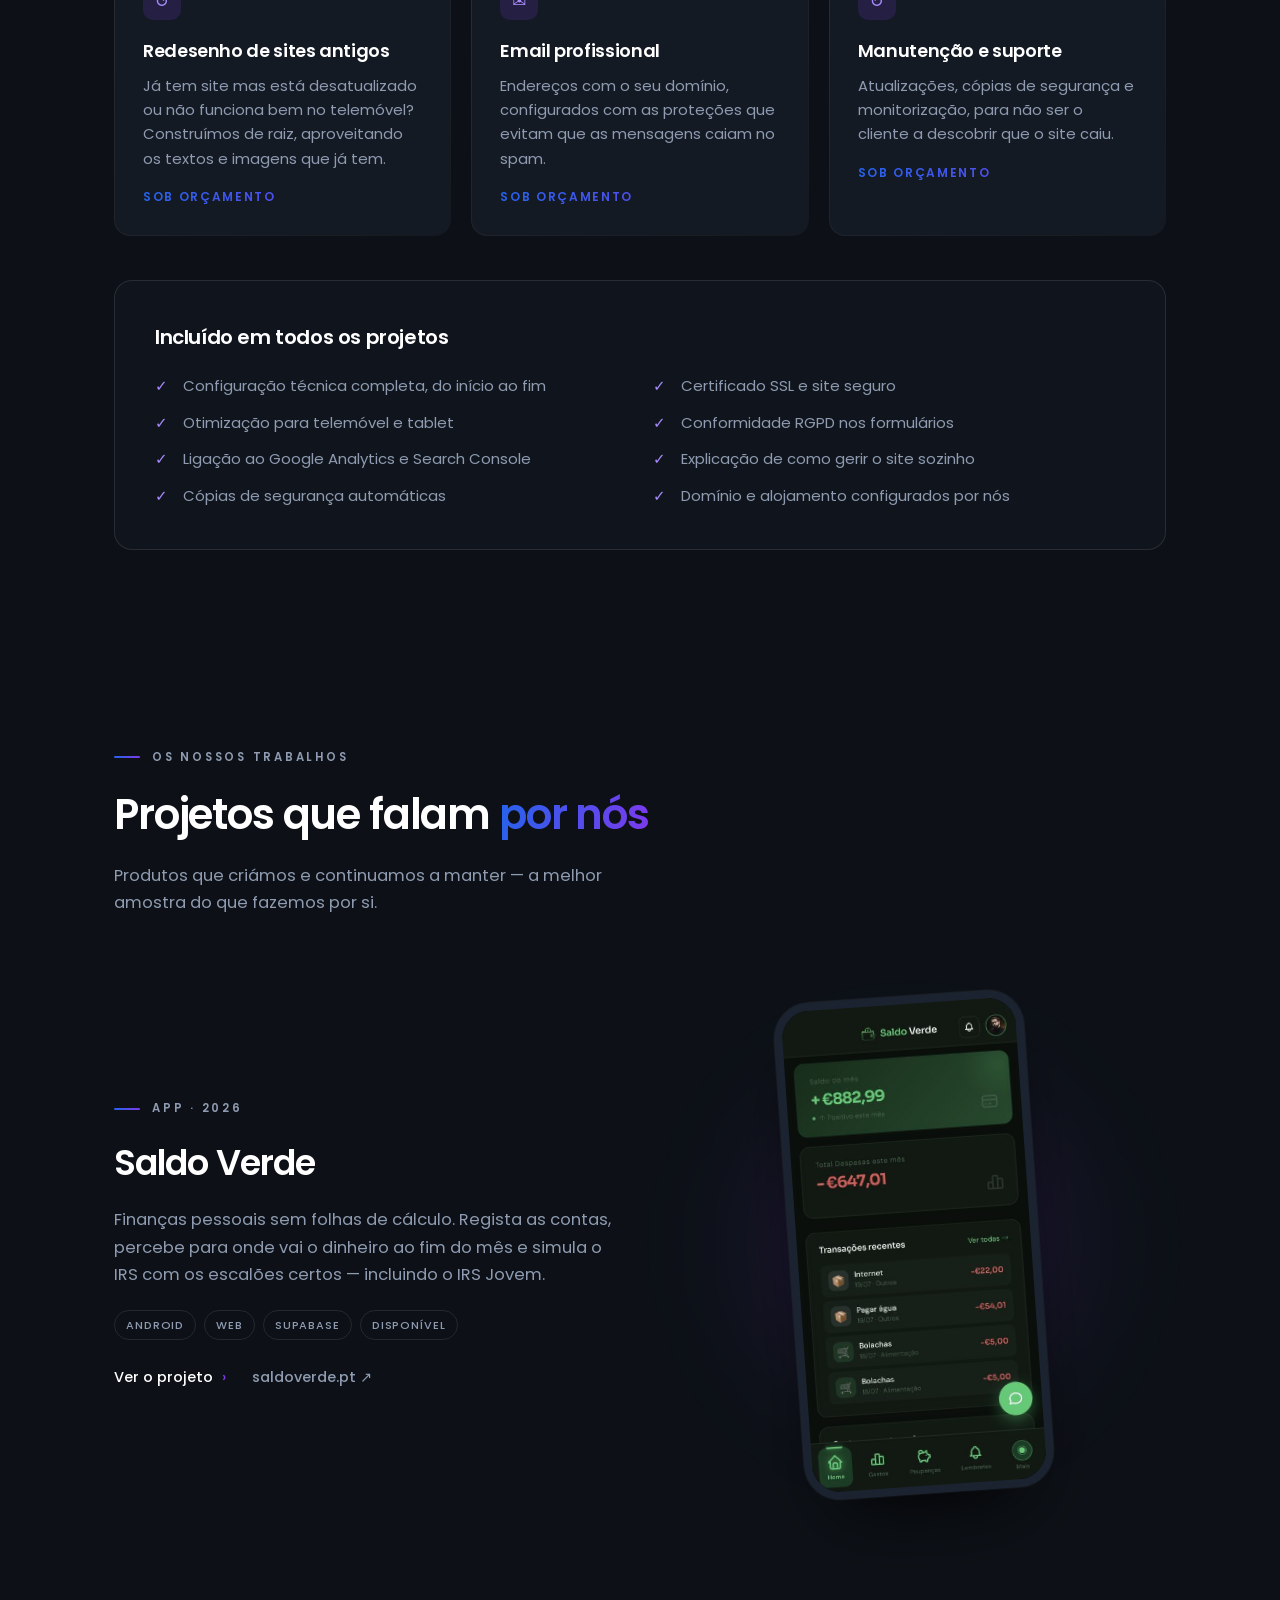
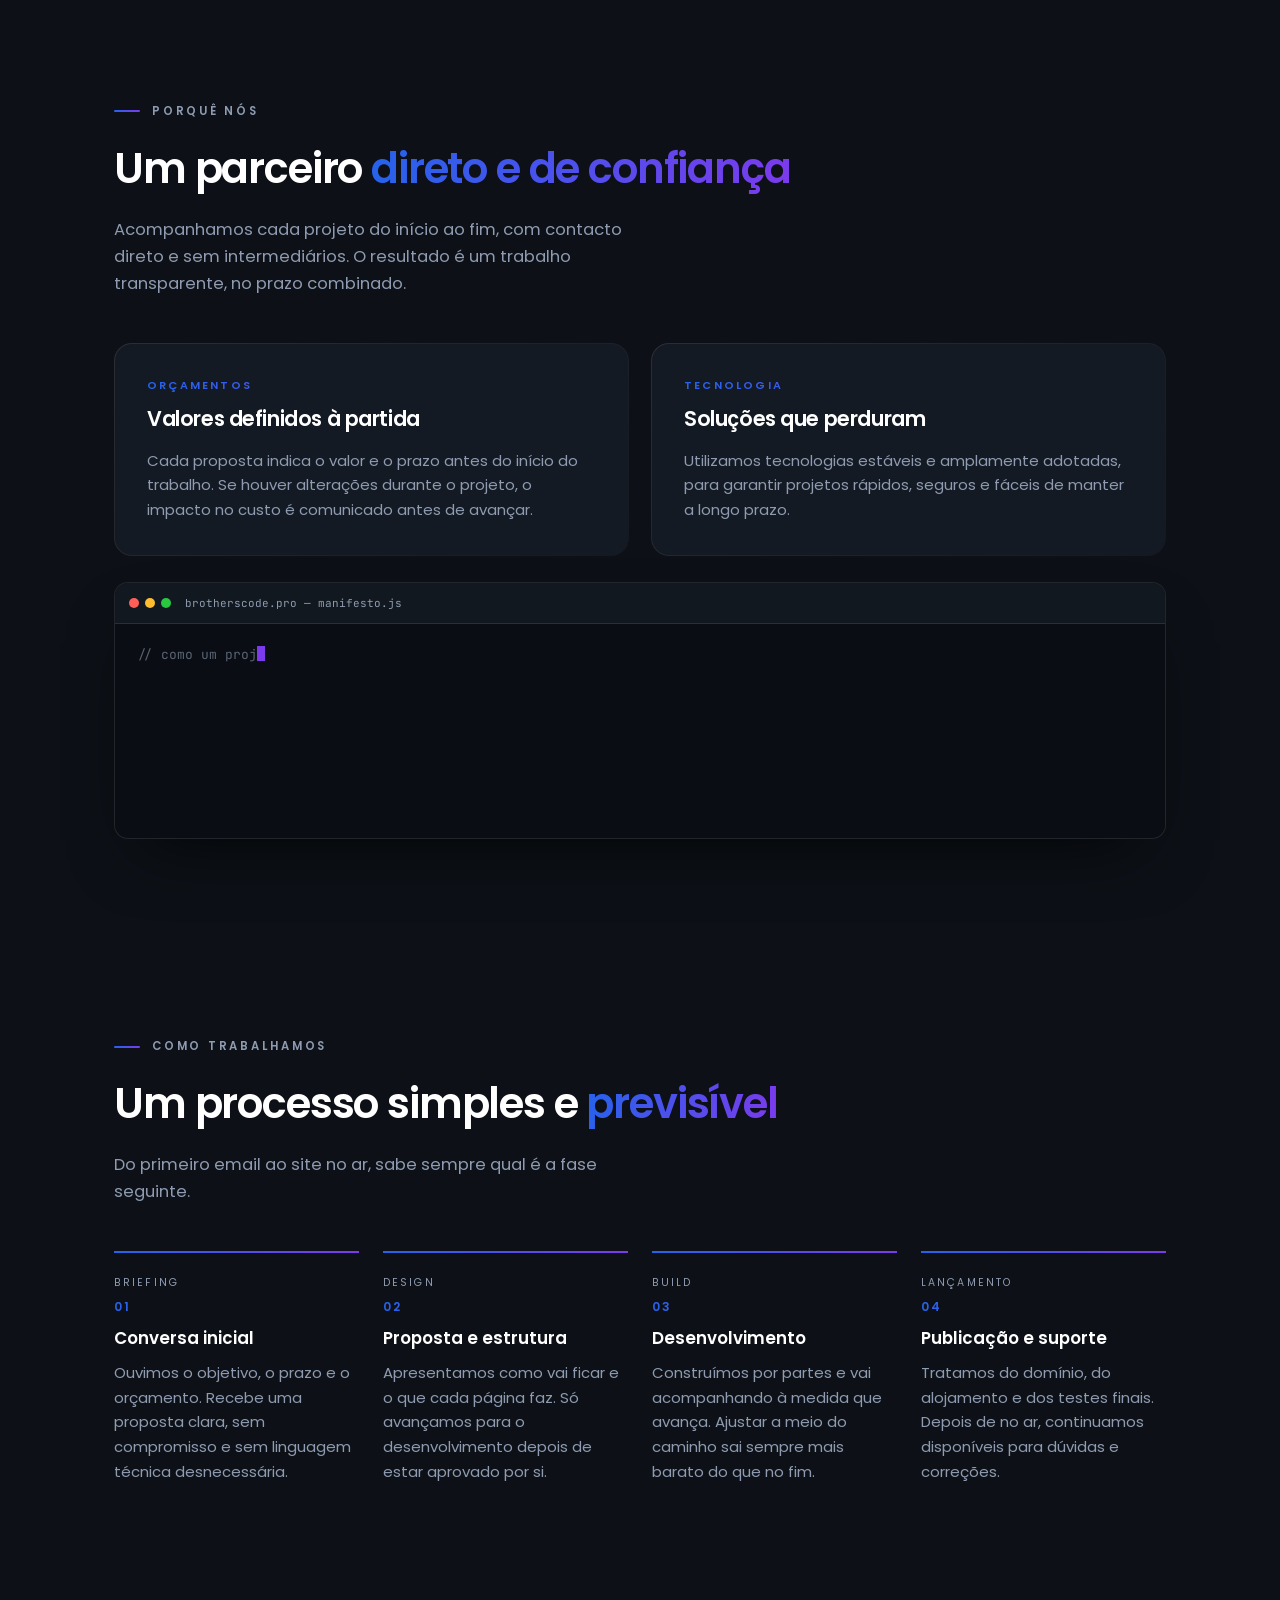
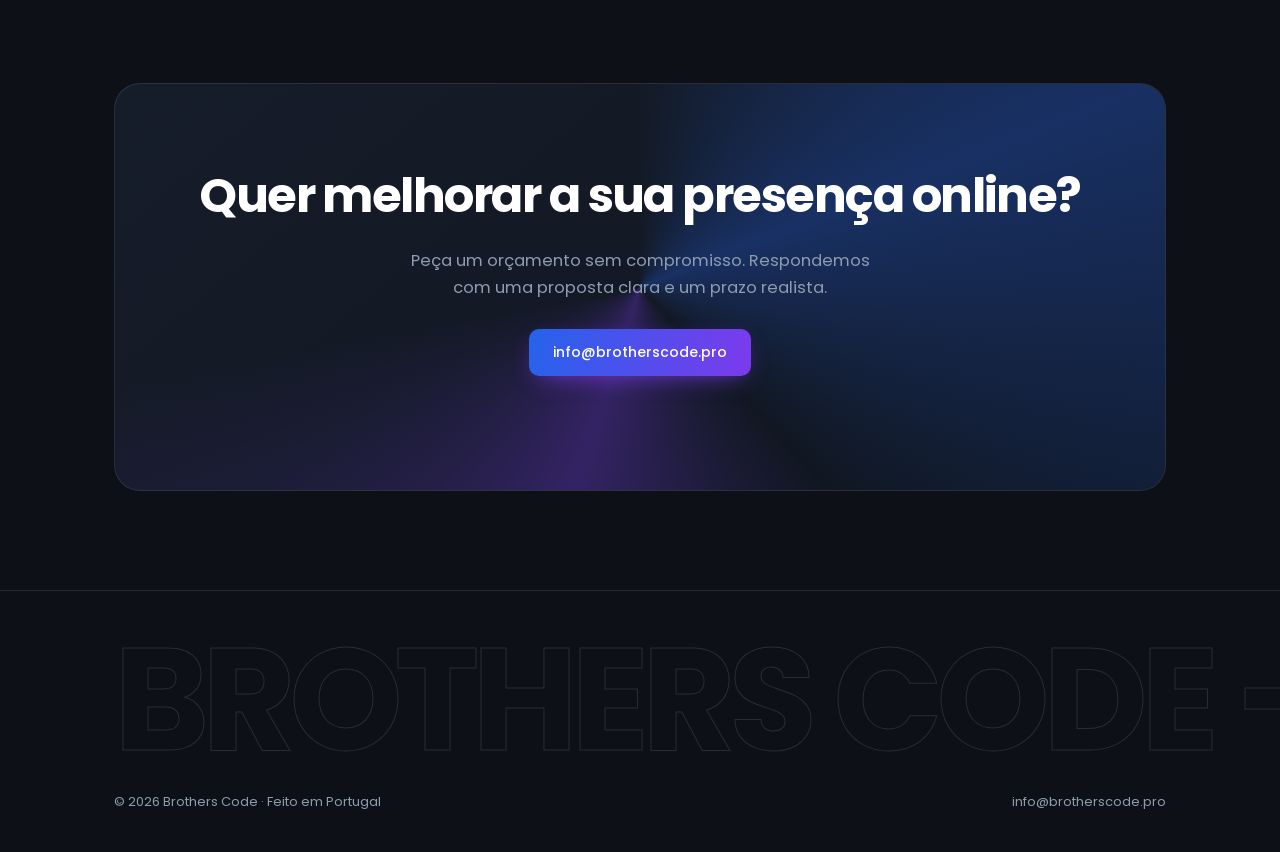
==== commit 9c54984b: "Update index.html" ====
--- a/index.html
+++ b/index.html
@@ -475,23 +475,6 @@
           <div class="tags"><span>Android</span><span>Web</span><span>Supabase</span><span>Disponível</span></div>
           <a class="golink" href="/projetos/saldo-verde.html">Ver o projeto <i>&#8250;</i></a>
           <a class="golink" style="margin-left:22px;color:var(--muted)" href="https://saldoverde.pt" target="_blank" rel="noopener">saldoverde.pt ↗</a>
-        </div>
-      </div>
-
-      <div class="proj rv">
-        <div class="shot">
-          <div class="browser tilt3d">
-            <div class="top"><i></i><i></i><i></i><div class="url">minutodigital.pt</div></div>
-            <img src="/assets/minuto-digital.png" alt="Página inicial do Minuto Digital" width="800" height="744" loading="lazy">
-          </div>
-        </div>
-        <div>
-          <div class="eyebrow">Site · Publicação diária</div>
-          <h3>Minuto Digital</h3>
-          <p>Tecnologia explicada em português de Portugal. Notícias, análises e guias de compra para quem quer decidir sem ter de ler dez separadores abertos.</p>
-          <div class="tags"><span>WordPress</span><span>SEO</span><span>Newsletter</span><span>Disponível</span></div>
-          <a class="golink" href="/projetos/minuto-digital.html">Ver o projeto <i>&#8250;</i></a>
-          <a class="golink" style="margin-left:22px;color:var(--muted)" href="https://minutodigital.pt" target="_blank" rel="noopener">minutodigital.pt ↗</a>
         </div>
       </div>
 
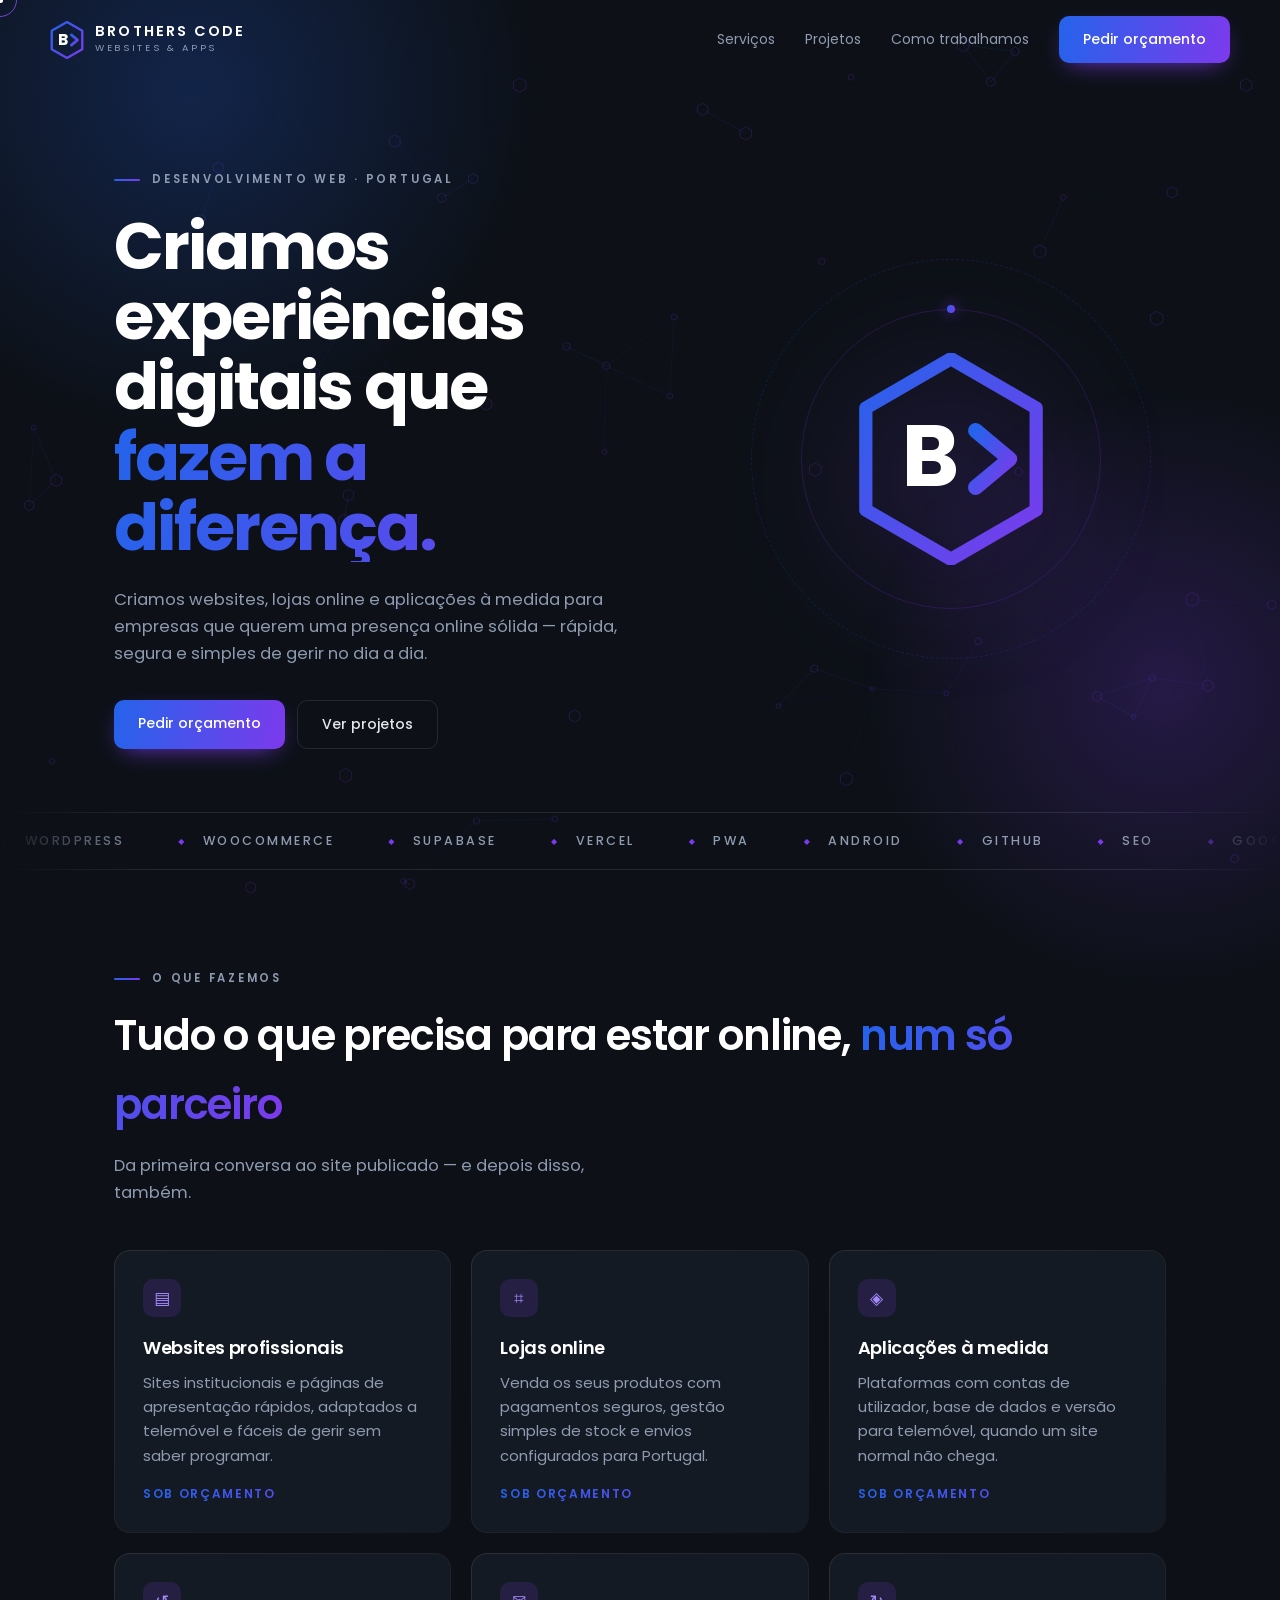
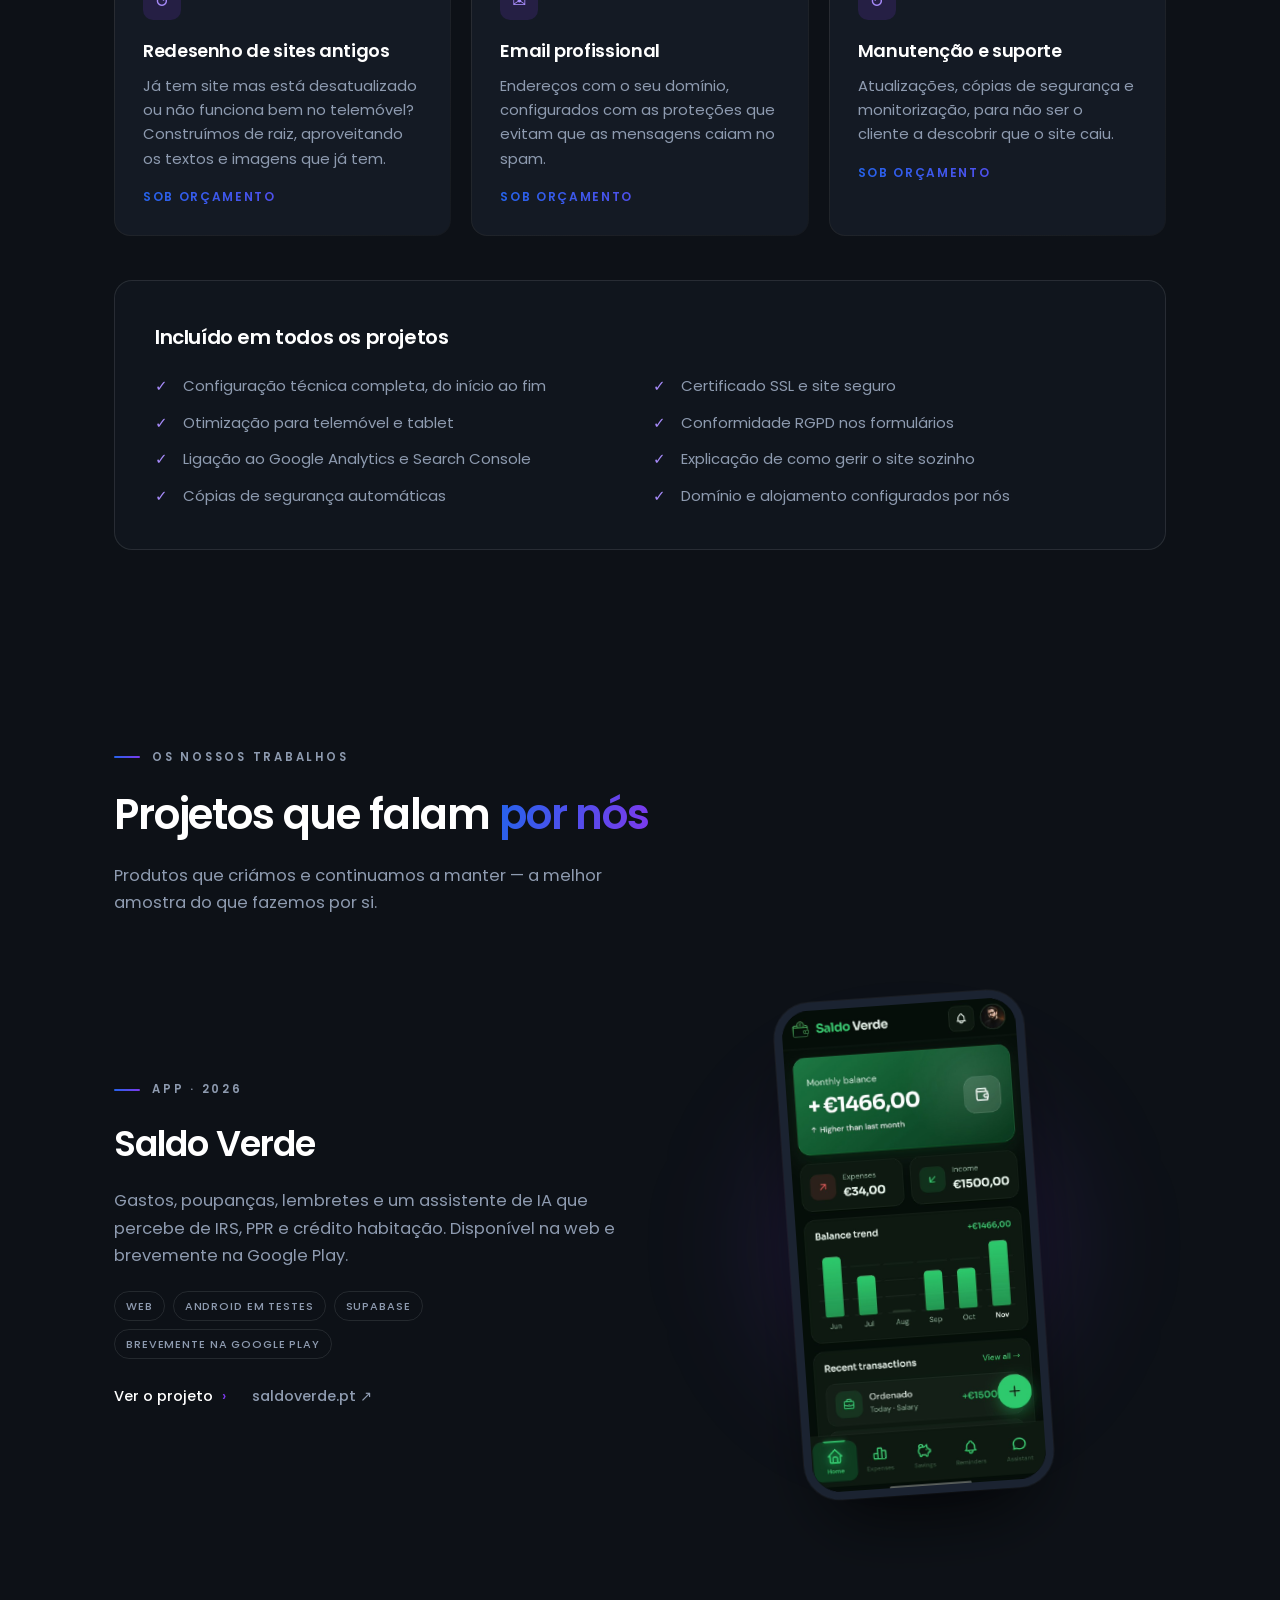
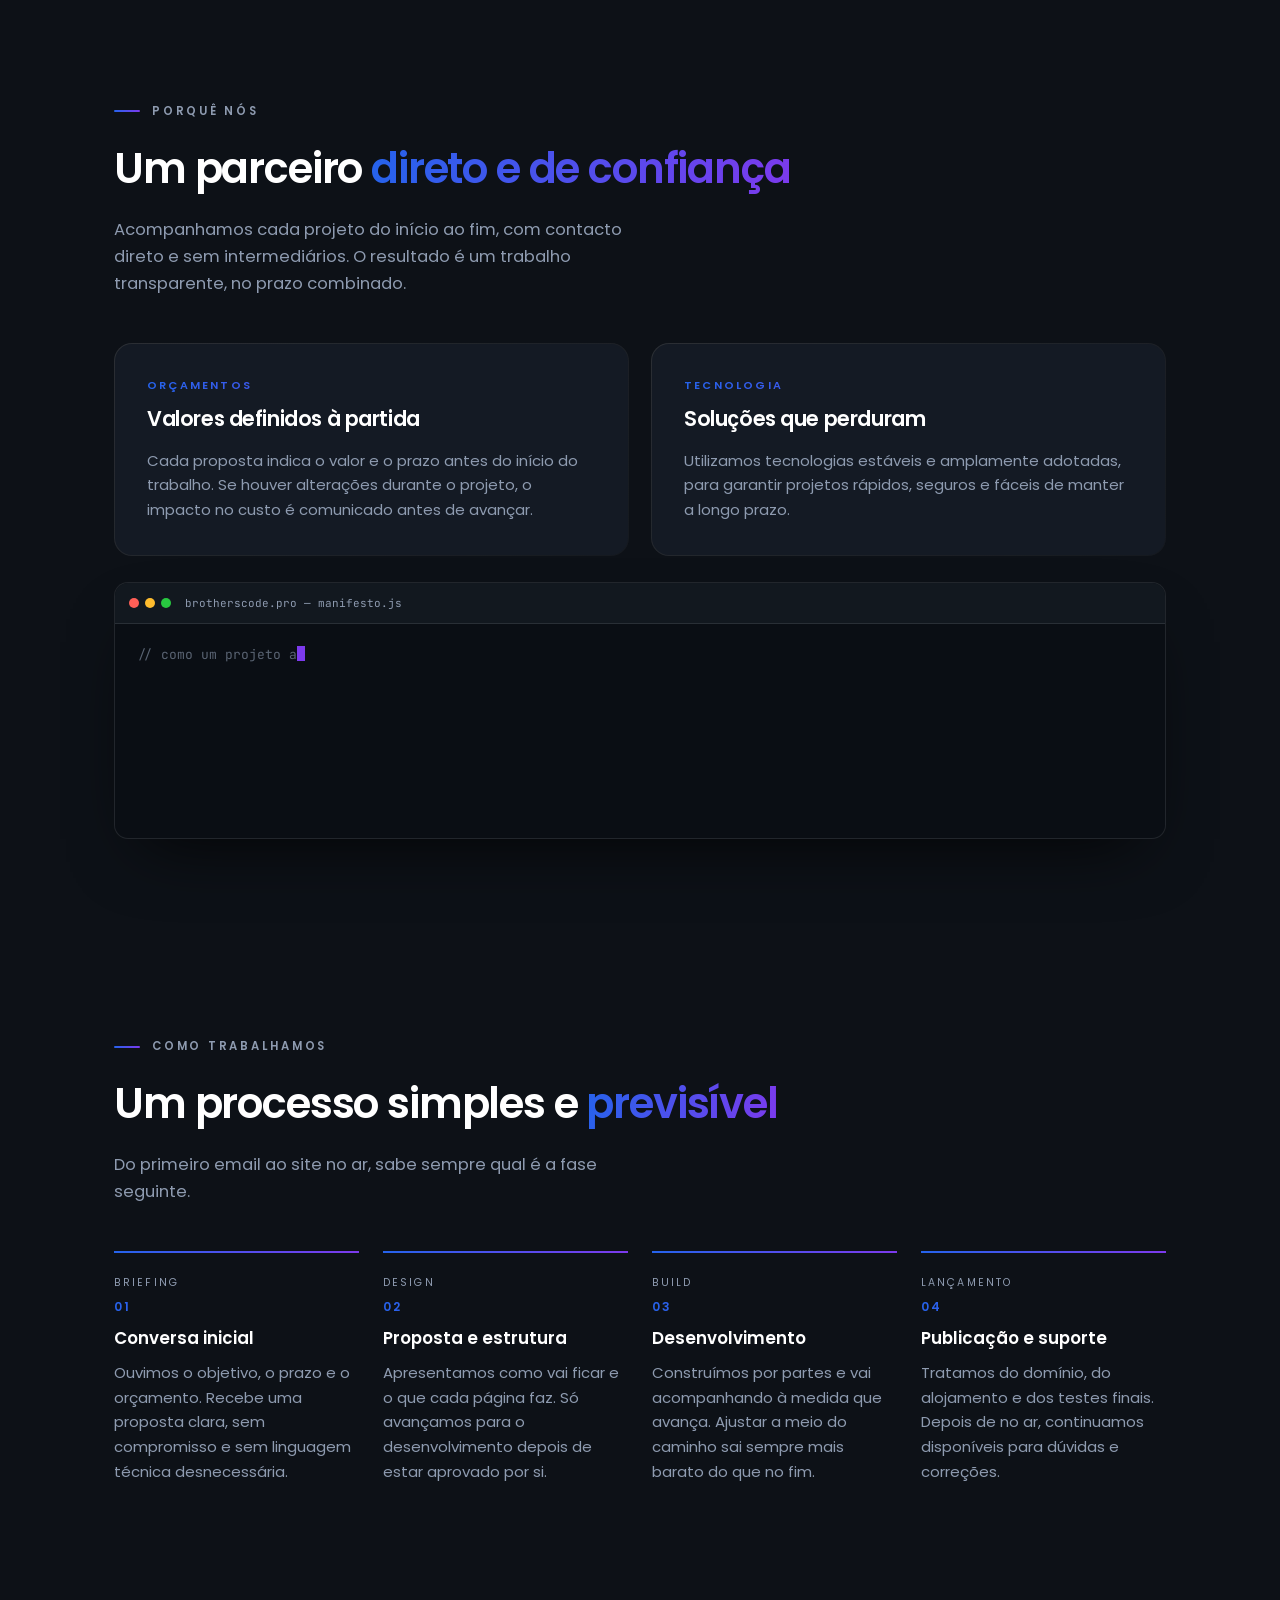
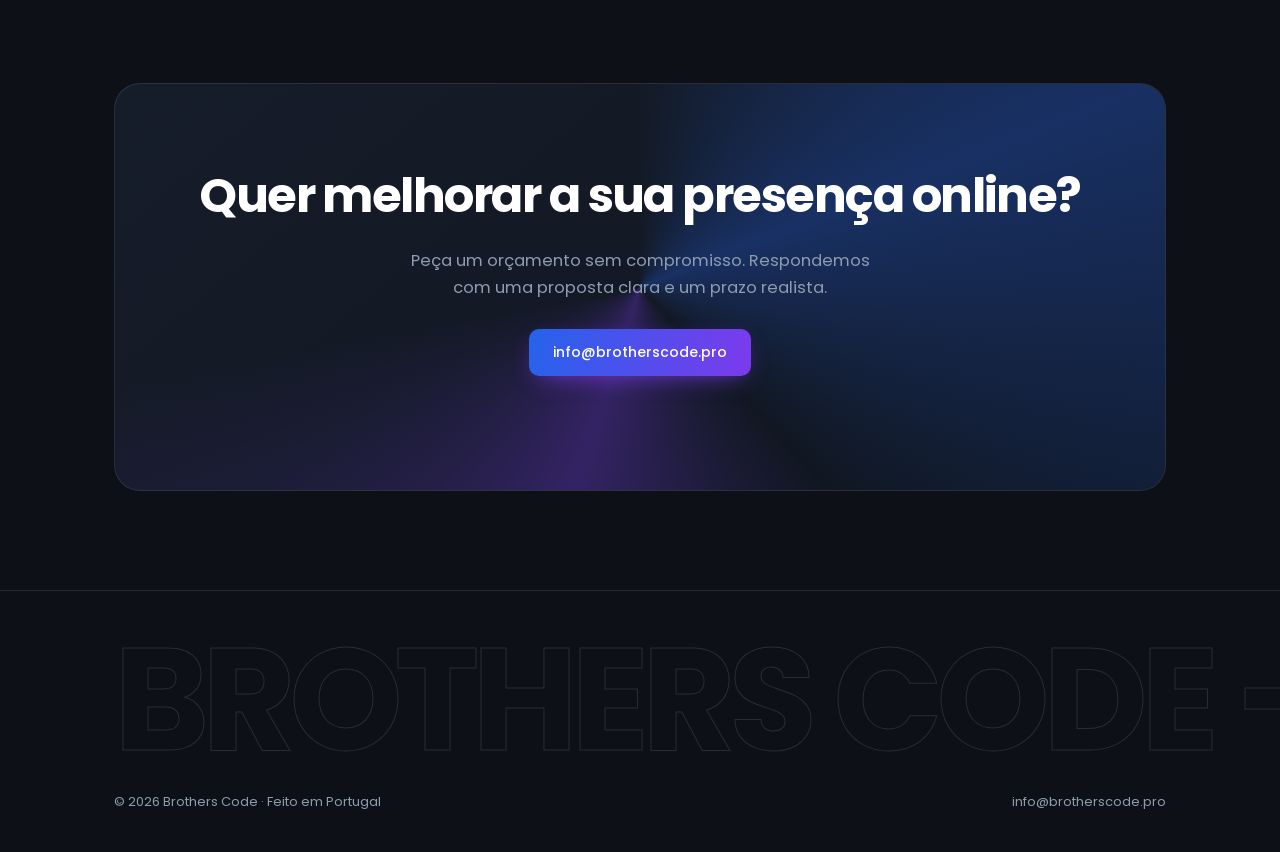
==== commit 27c5bbe2: "Update index.html" ====
--- a/index.html
+++ b/index.html
@@ -202,7 +202,7 @@
   border:8px solid #1B2331;box-shadow:0 40px 80px -30px rgba(0,0,0,.9),0 0 0 1px rgba(229,231,235,.06);
   overflow:hidden;transform:rotate(-4deg);transition:transform .6s var(--e);will-change:transform;}
 .proj:hover .phone{transform:rotate(0) translateY(-8px);}
-.phone img{display:block;width:100%;height:auto;}
+.phone img{display:block;width:100%;height:100%;object-fit:cover;}
 
 /* --- mockup browser --- */
 .browser{width:min(100%,440px);border-radius:14px;overflow:hidden;background:#0B0E13;
@@ -465,14 +465,14 @@
       <div class="proj rv">
         <div class="shot">
           <div class="phone tilt3d">
-            <img src="/assets/saldo-verde.jpg" alt="Ecrã principal do Saldo Verde" width="400" height="824" loading="lazy">
+            <img src="/assets/saldo-verde-app.jpg" alt="Ecrã principal do Saldo Verde" width="720" height="1505" loading="lazy">
           </div>
         </div>
         <div>
           <div class="eyebrow">App · 2026</div>
           <h3>Saldo Verde</h3>
-          <p>Finanças pessoais sem folhas de cálculo. Regista as contas, percebe para onde vai o dinheiro ao fim do mês e simula o IRS com os escalões certos — incluindo o IRS Jovem.</p>
-          <div class="tags"><span>Android</span><span>Web</span><span>Supabase</span><span>Disponível</span></div>
+          <p>Gastos, poupanças, lembretes e um assistente de IA que percebe de IRS, PPR e crédito habitação. Disponível na web e brevemente na Google Play.</p>
+          <div class="tags"><span>Web</span><span>Android em testes</span><span>Supabase</span><span>Brevemente na Google Play</span></div>
           <a class="golink" href="/projetos/saldo-verde.html">Ver o projeto <i>&#8250;</i></a>
           <a class="golink" style="margin-left:22px;color:var(--muted)" href="https://saldoverde.pt" target="_blank" rel="noopener">saldoverde.pt ↗</a>
         </div>
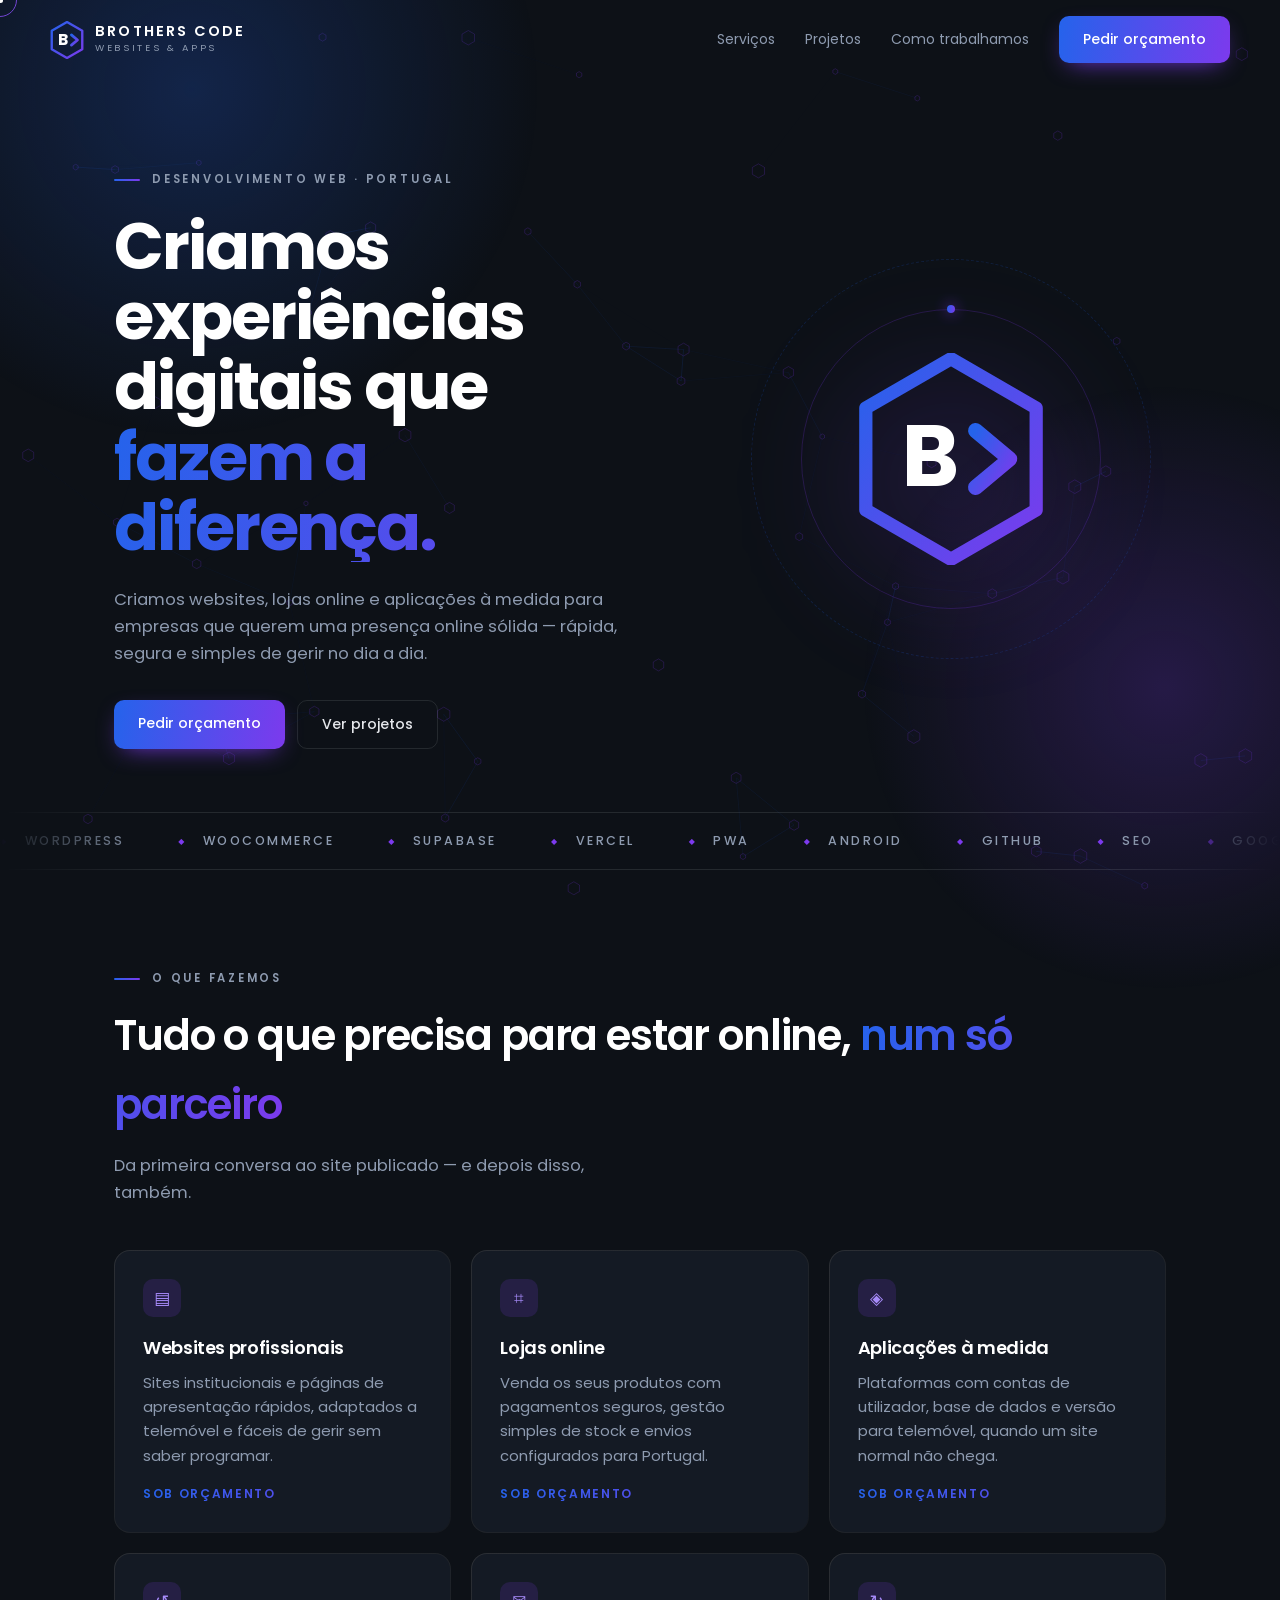
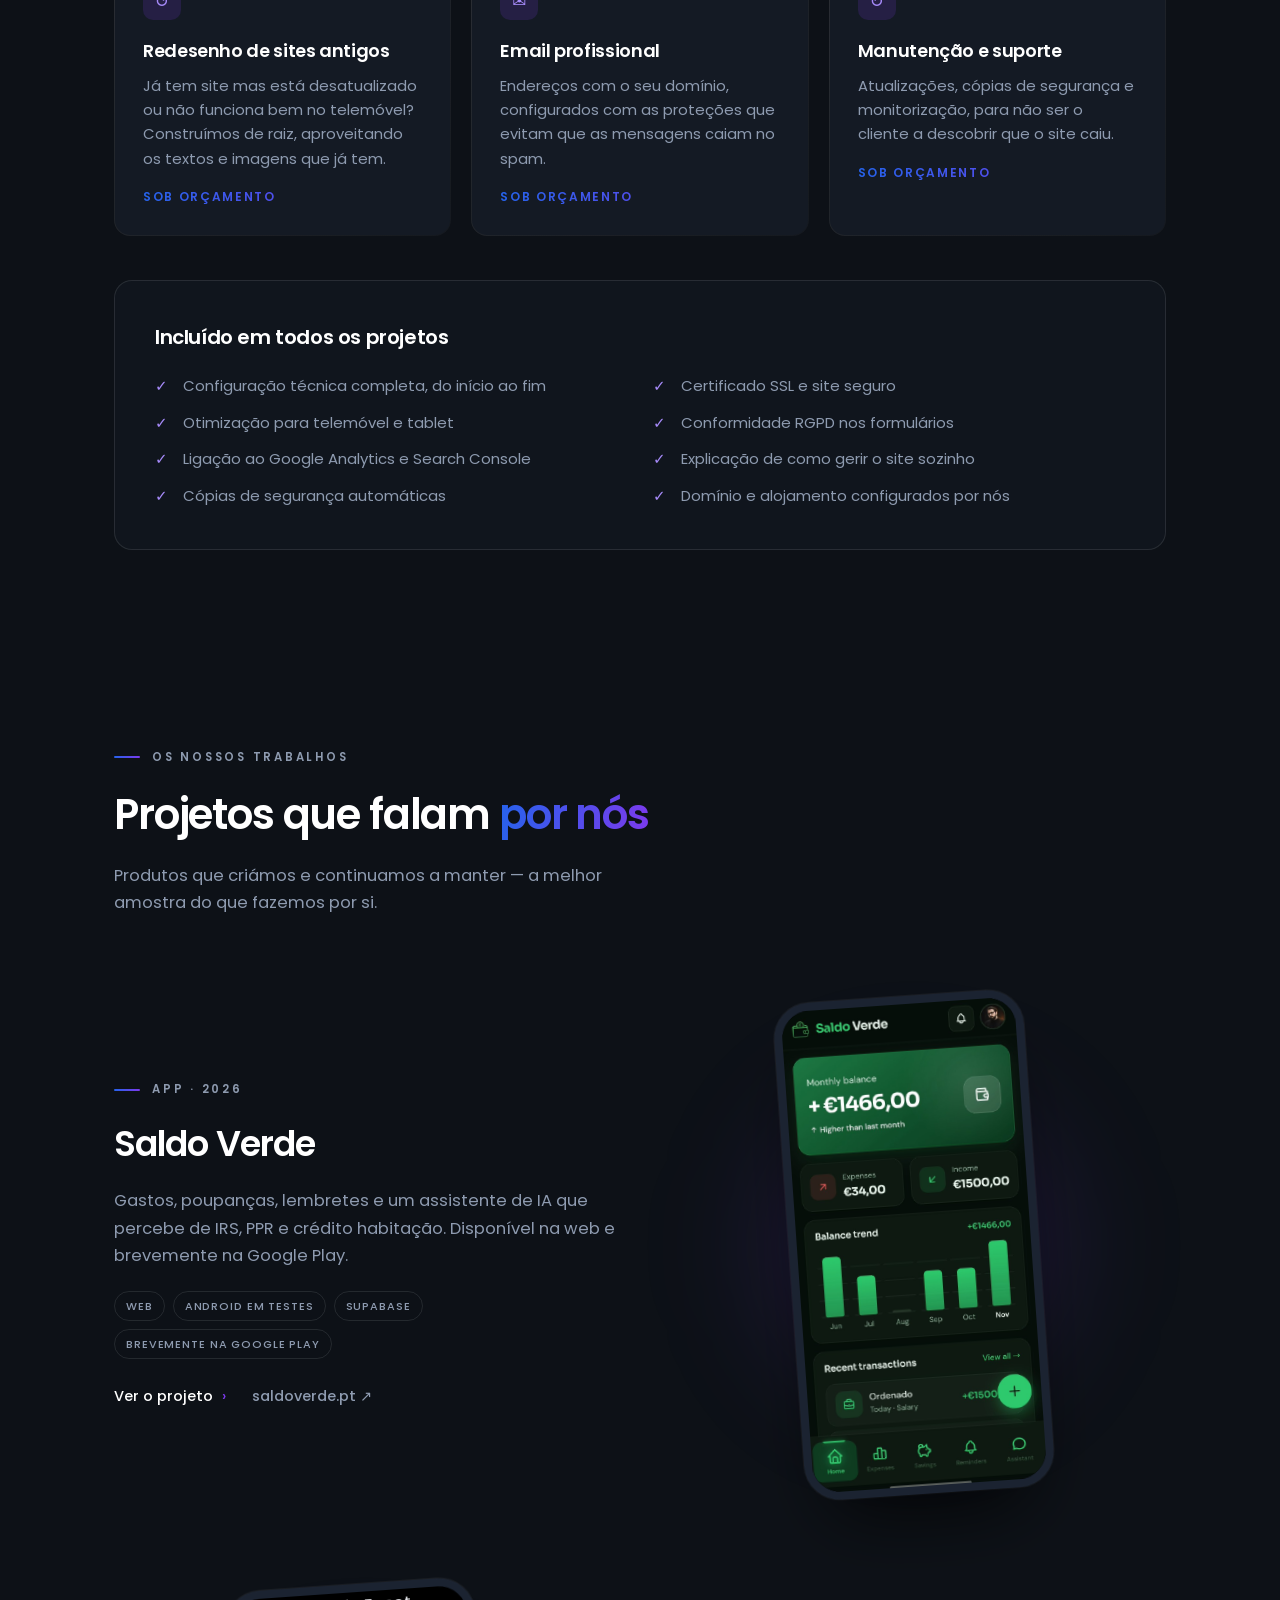
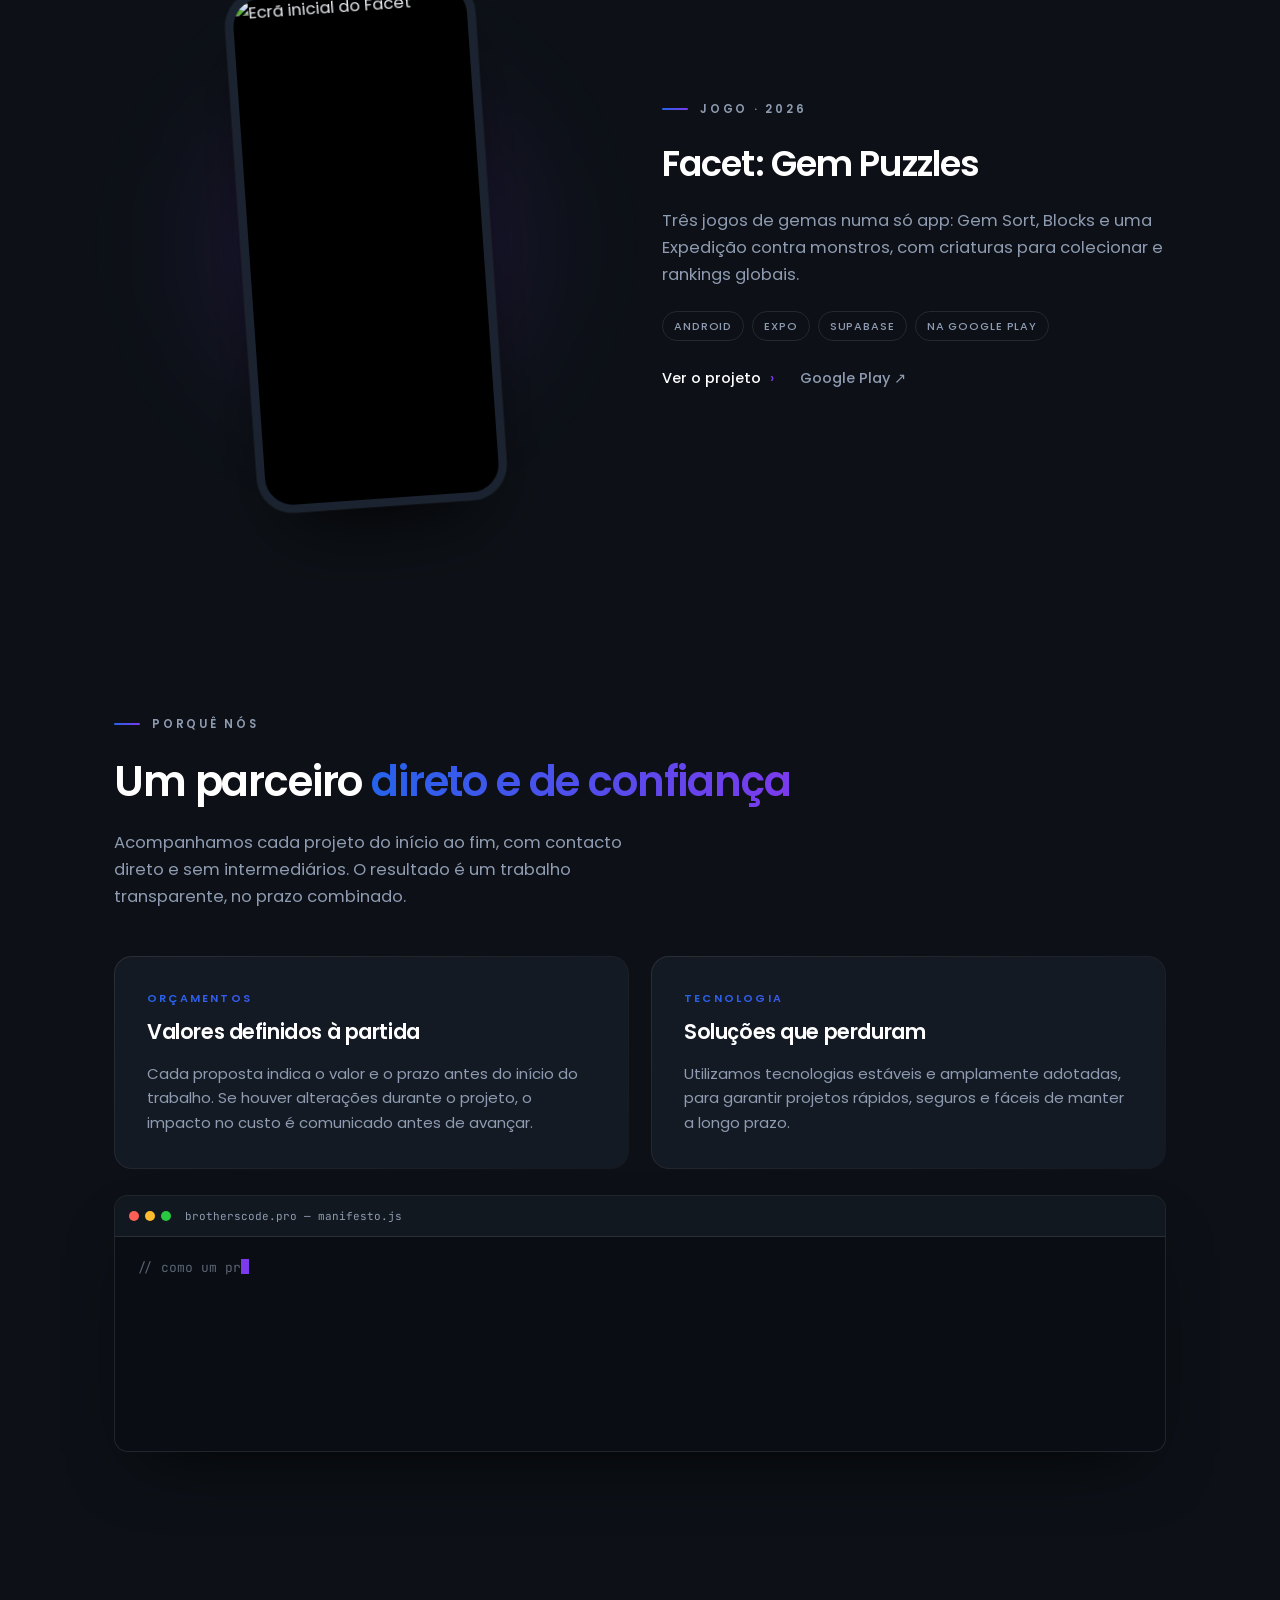
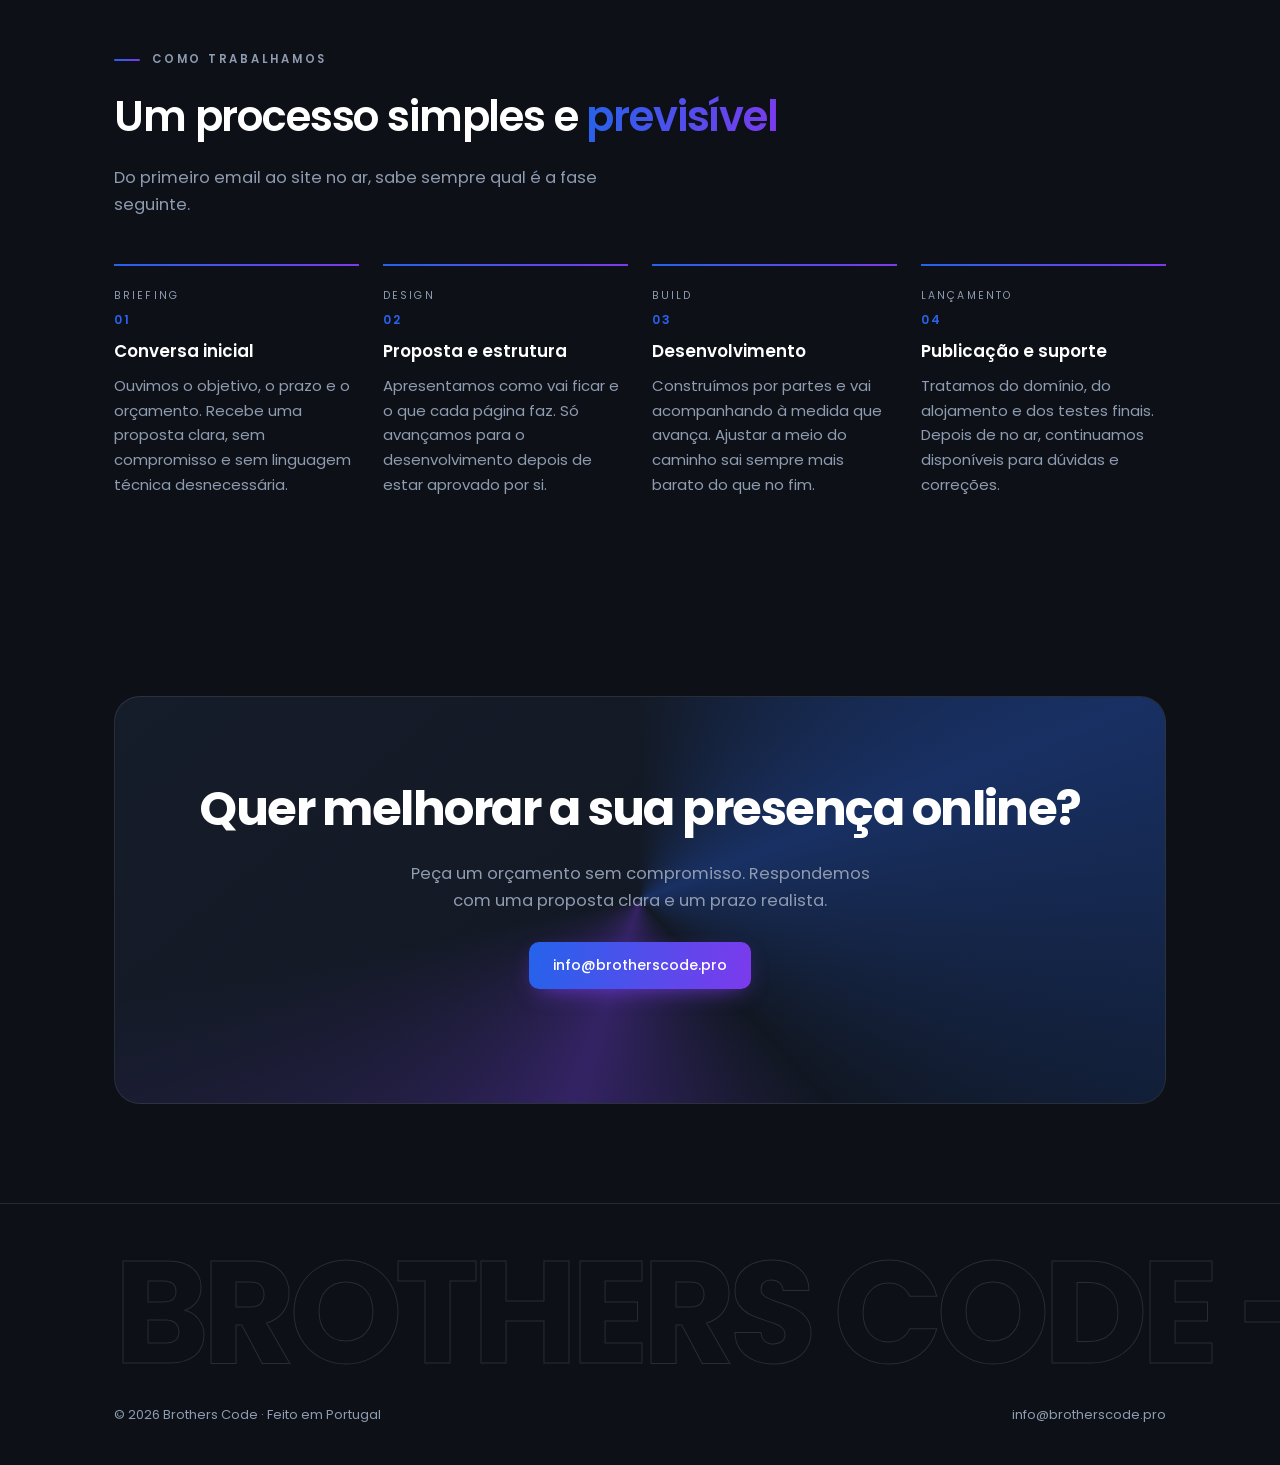
==== commit 86ba87e8: "Add Facet project section to index.html" ====
--- a/index.html
+++ b/index.html
@@ -475,6 +475,22 @@
           <div class="tags"><span>Web</span><span>Android em testes</span><span>Supabase</span><span>Brevemente na Google Play</span></div>
           <a class="golink" href="/projetos/saldo-verde.html">Ver o projeto <i>&#8250;</i></a>
           <a class="golink" style="margin-left:22px;color:var(--muted)" href="https://saldoverde.pt" target="_blank" rel="noopener">saldoverde.pt ↗</a>
+        </div>
+      </div>
+
+      <div class="proj rv">
+        <div class="shot">
+          <div class="phone tilt3d" style="height:auto">
+            <img src="/assets/facet-inicio.jpg" width="720" height="1560" alt="Ecrã inicial do Facet" style="height:auto" loading="lazy">
+          </div>
+        </div>
+        <div>
+          <div class="eyebrow">Jogo · 2026</div>
+          <h3>Facet: Gem Puzzles</h3>
+          <p>Três jogos de gemas numa só app: Gem Sort, Blocks e uma Expedição contra monstros, com criaturas para colecionar e rankings globais.</p>
+          <div class="tags"><span>Android</span><span>Expo</span><span>Supabase</span><span>Na Google Play</span></div>
+          <a class="golink" href="/projetos/facet.html">Ver o projeto <i>&#8250;</i></a>
+          <a class="golink" style="margin-left:22px;color:var(--muted)" href="https://play.google.com/store/apps/details?id=pro.brotherscode.facet" target="_blank" rel="noopener">Google Play ↗</a>
         </div>
       </div>
 
